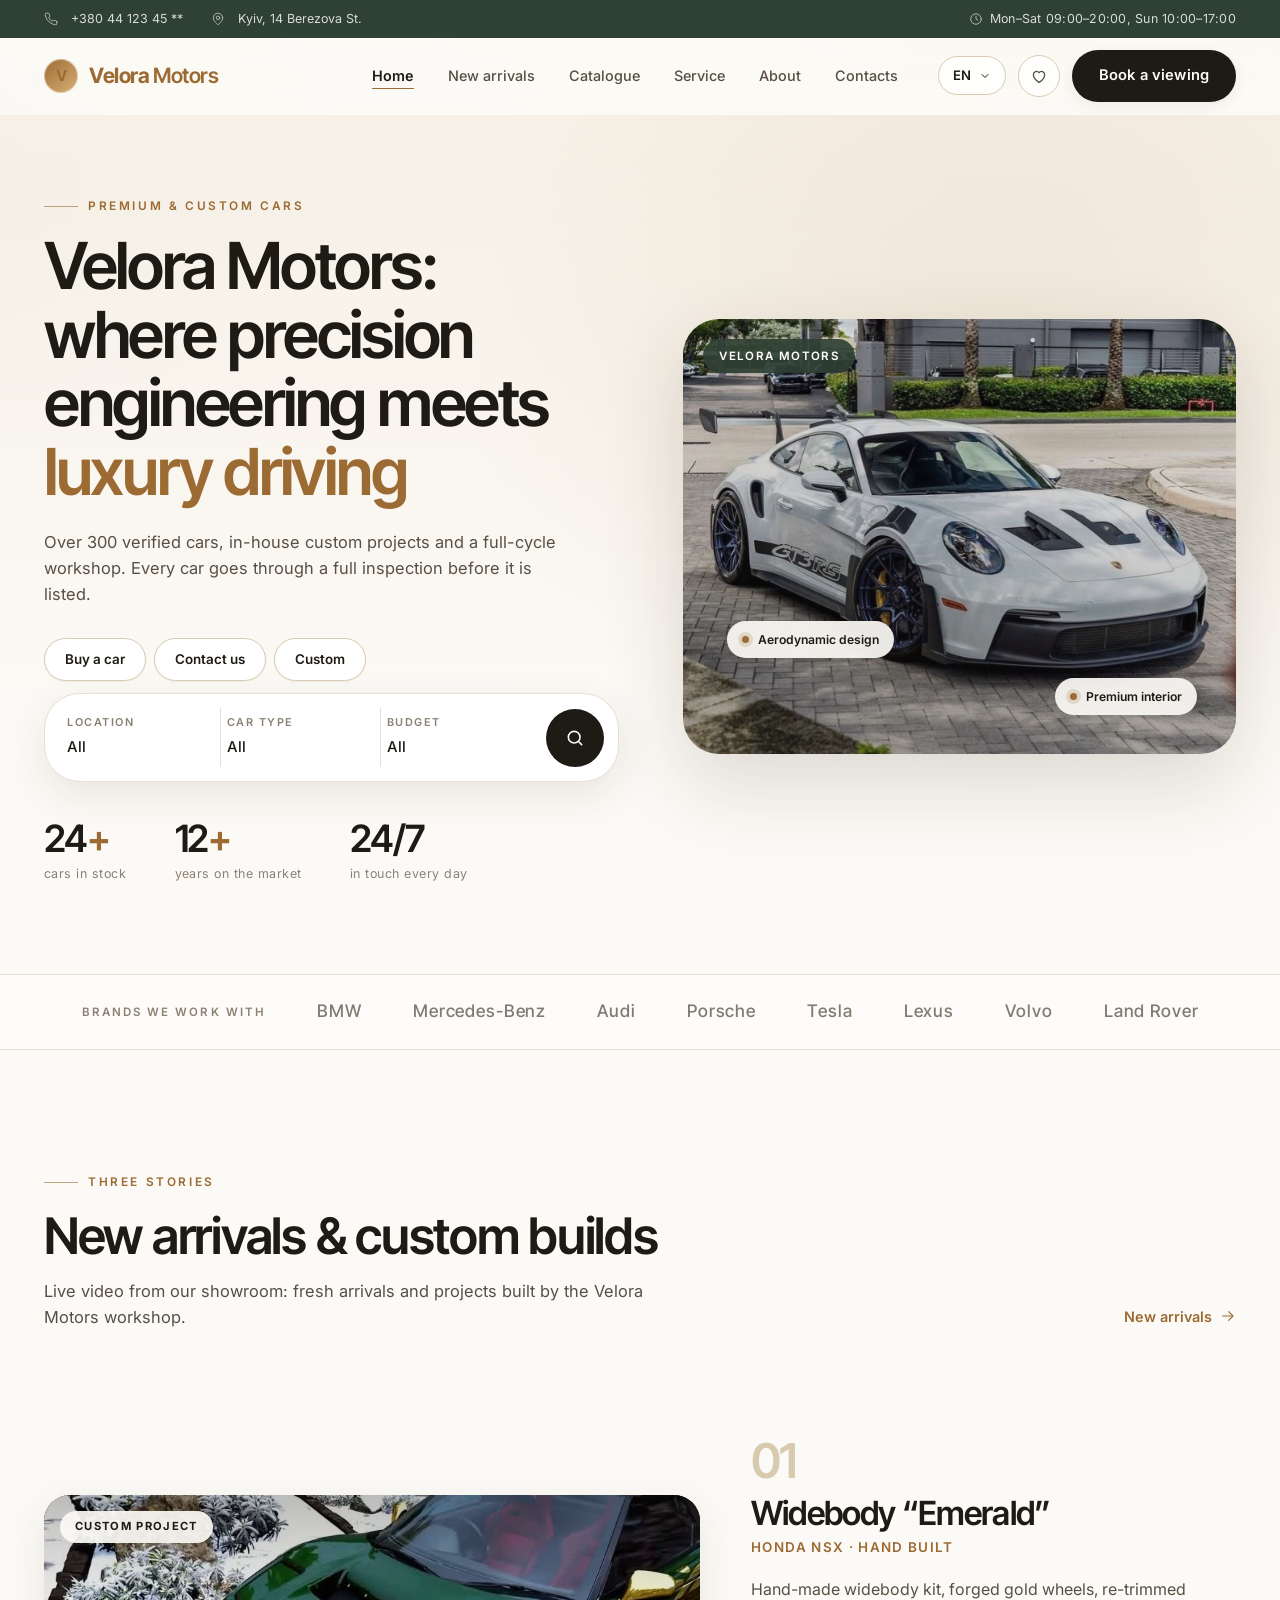
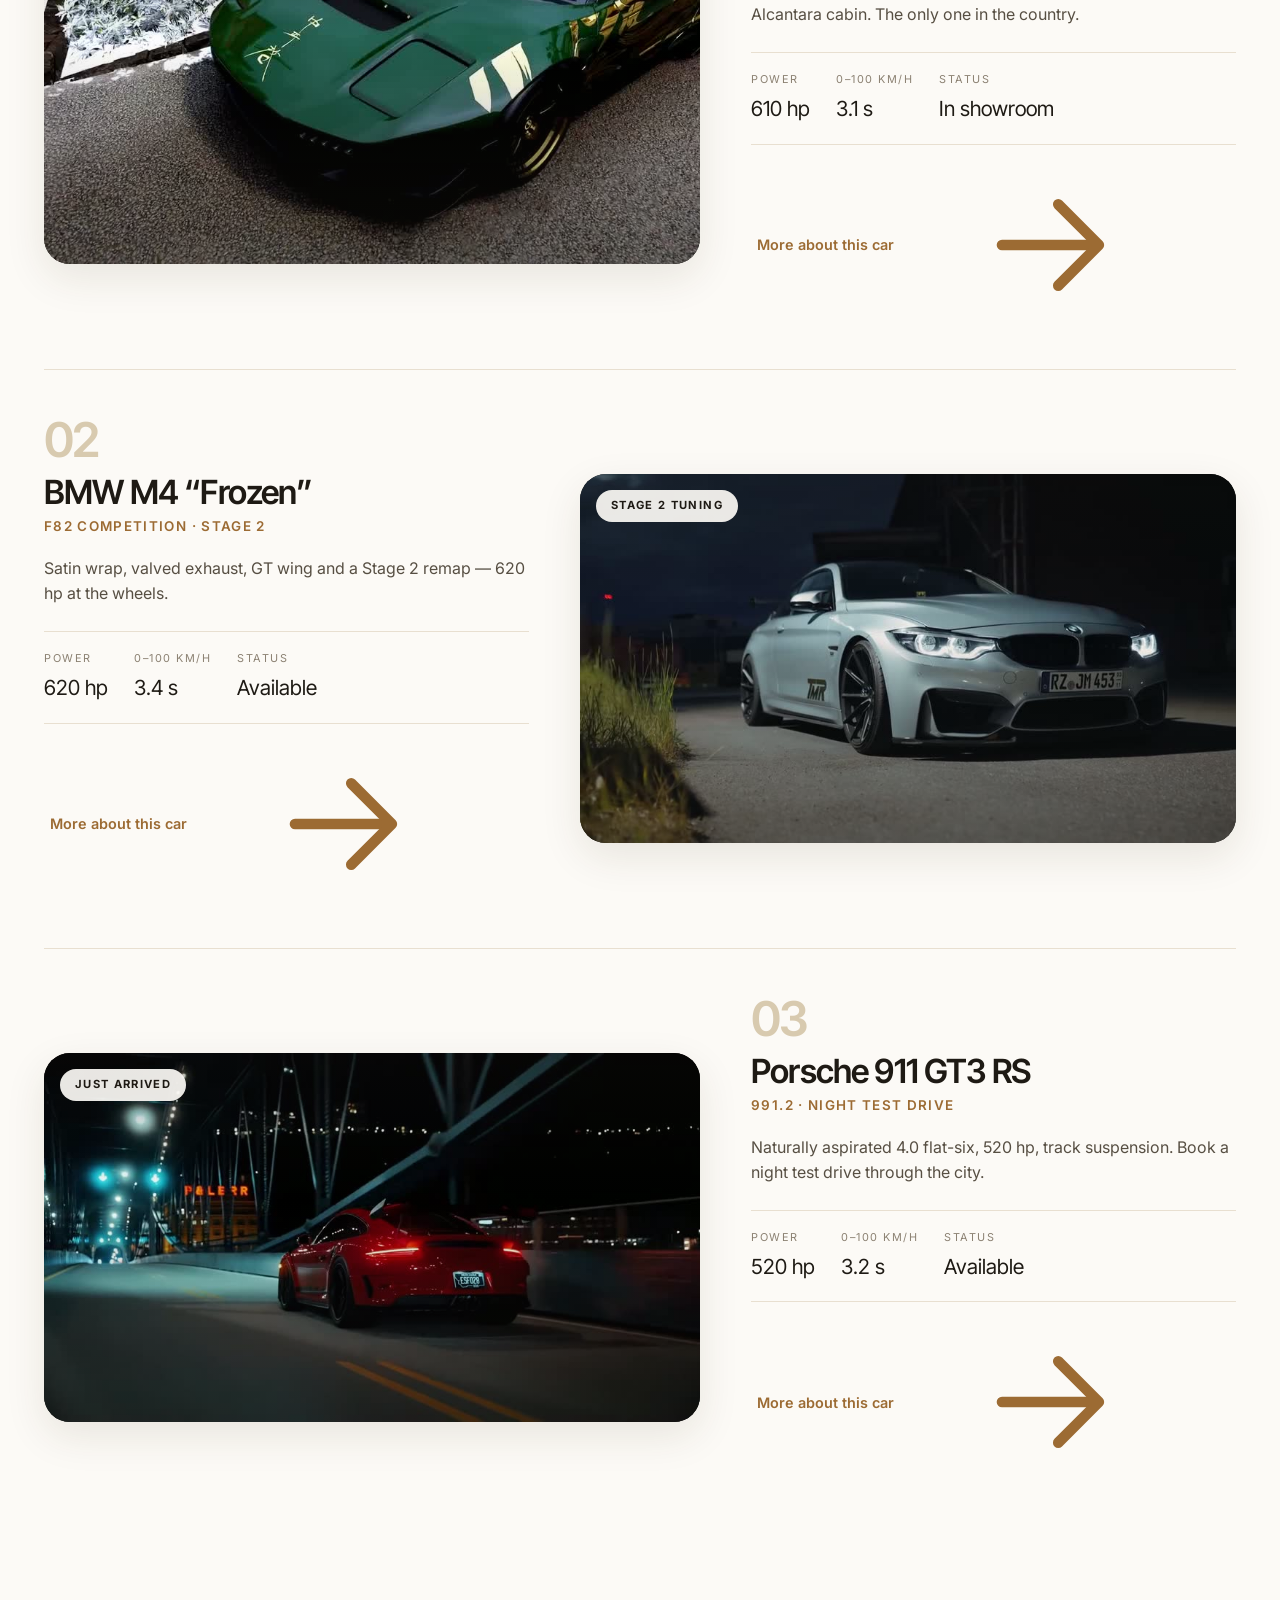
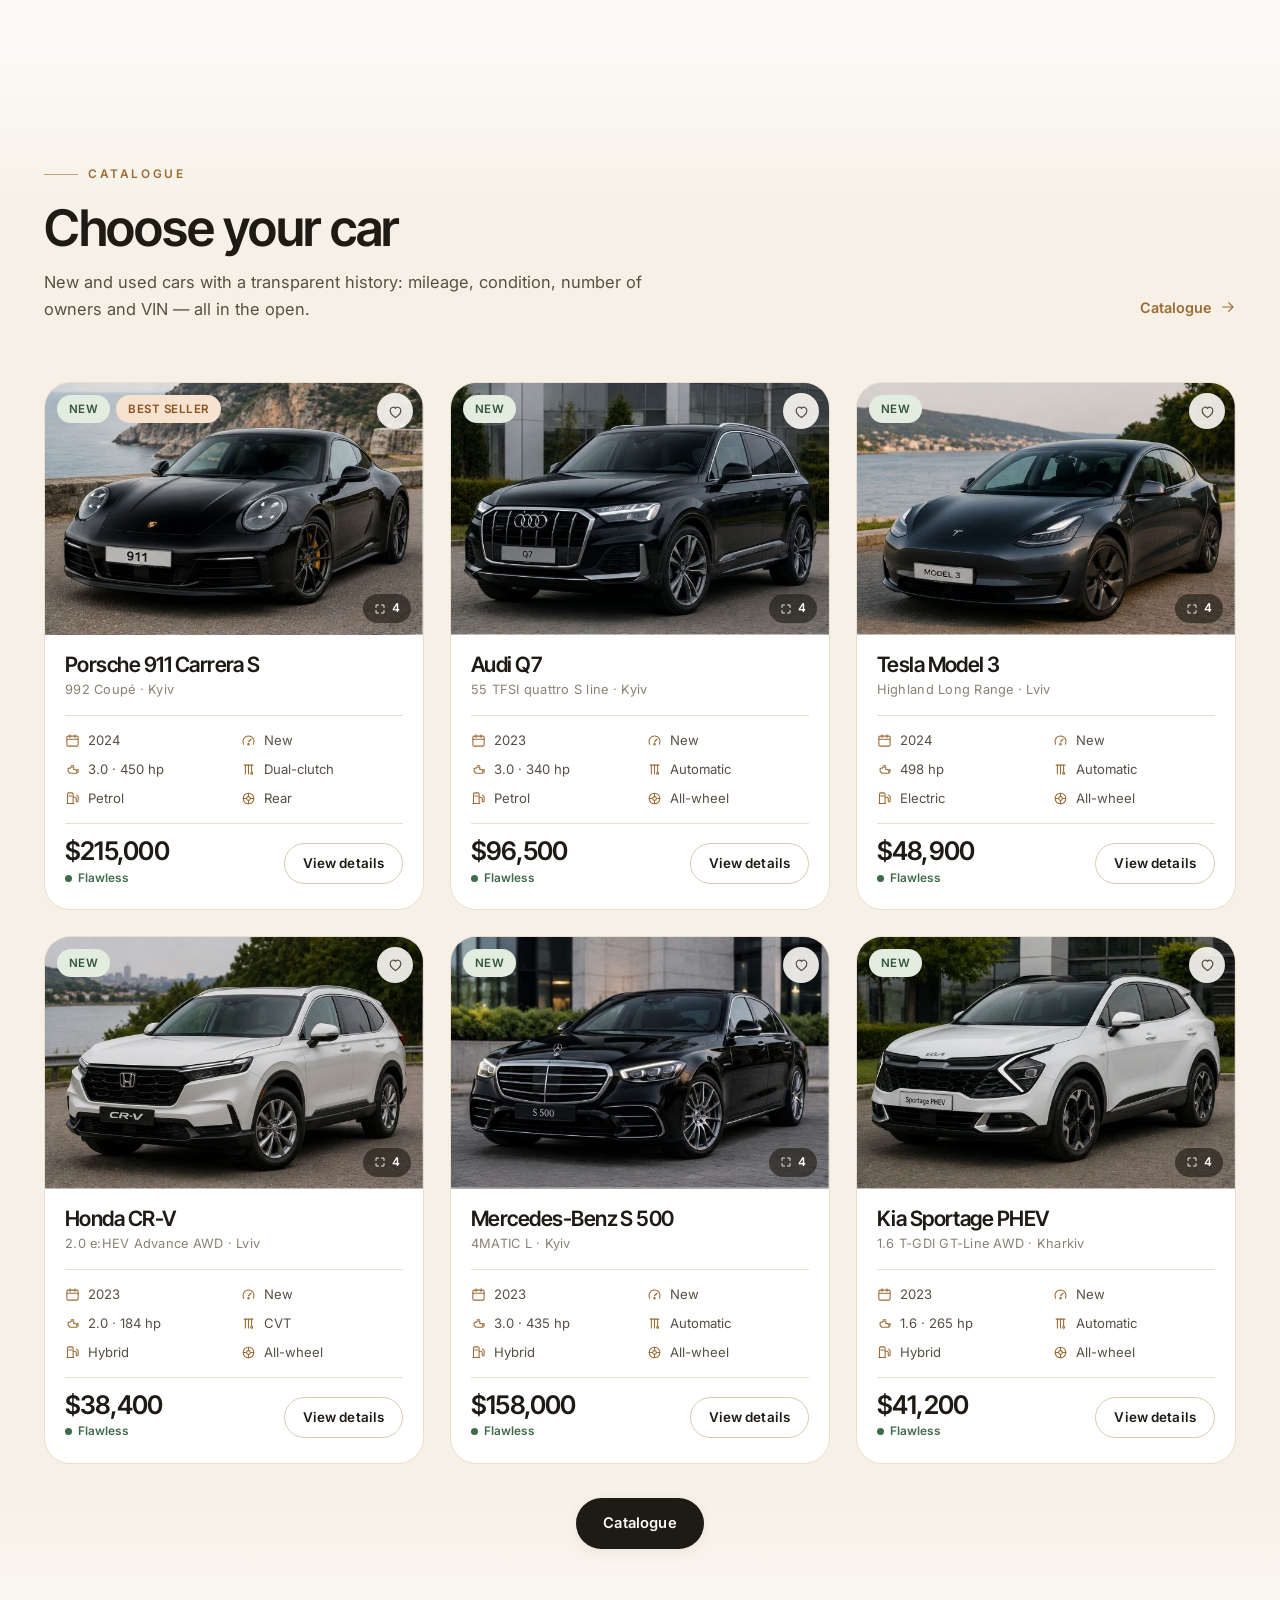
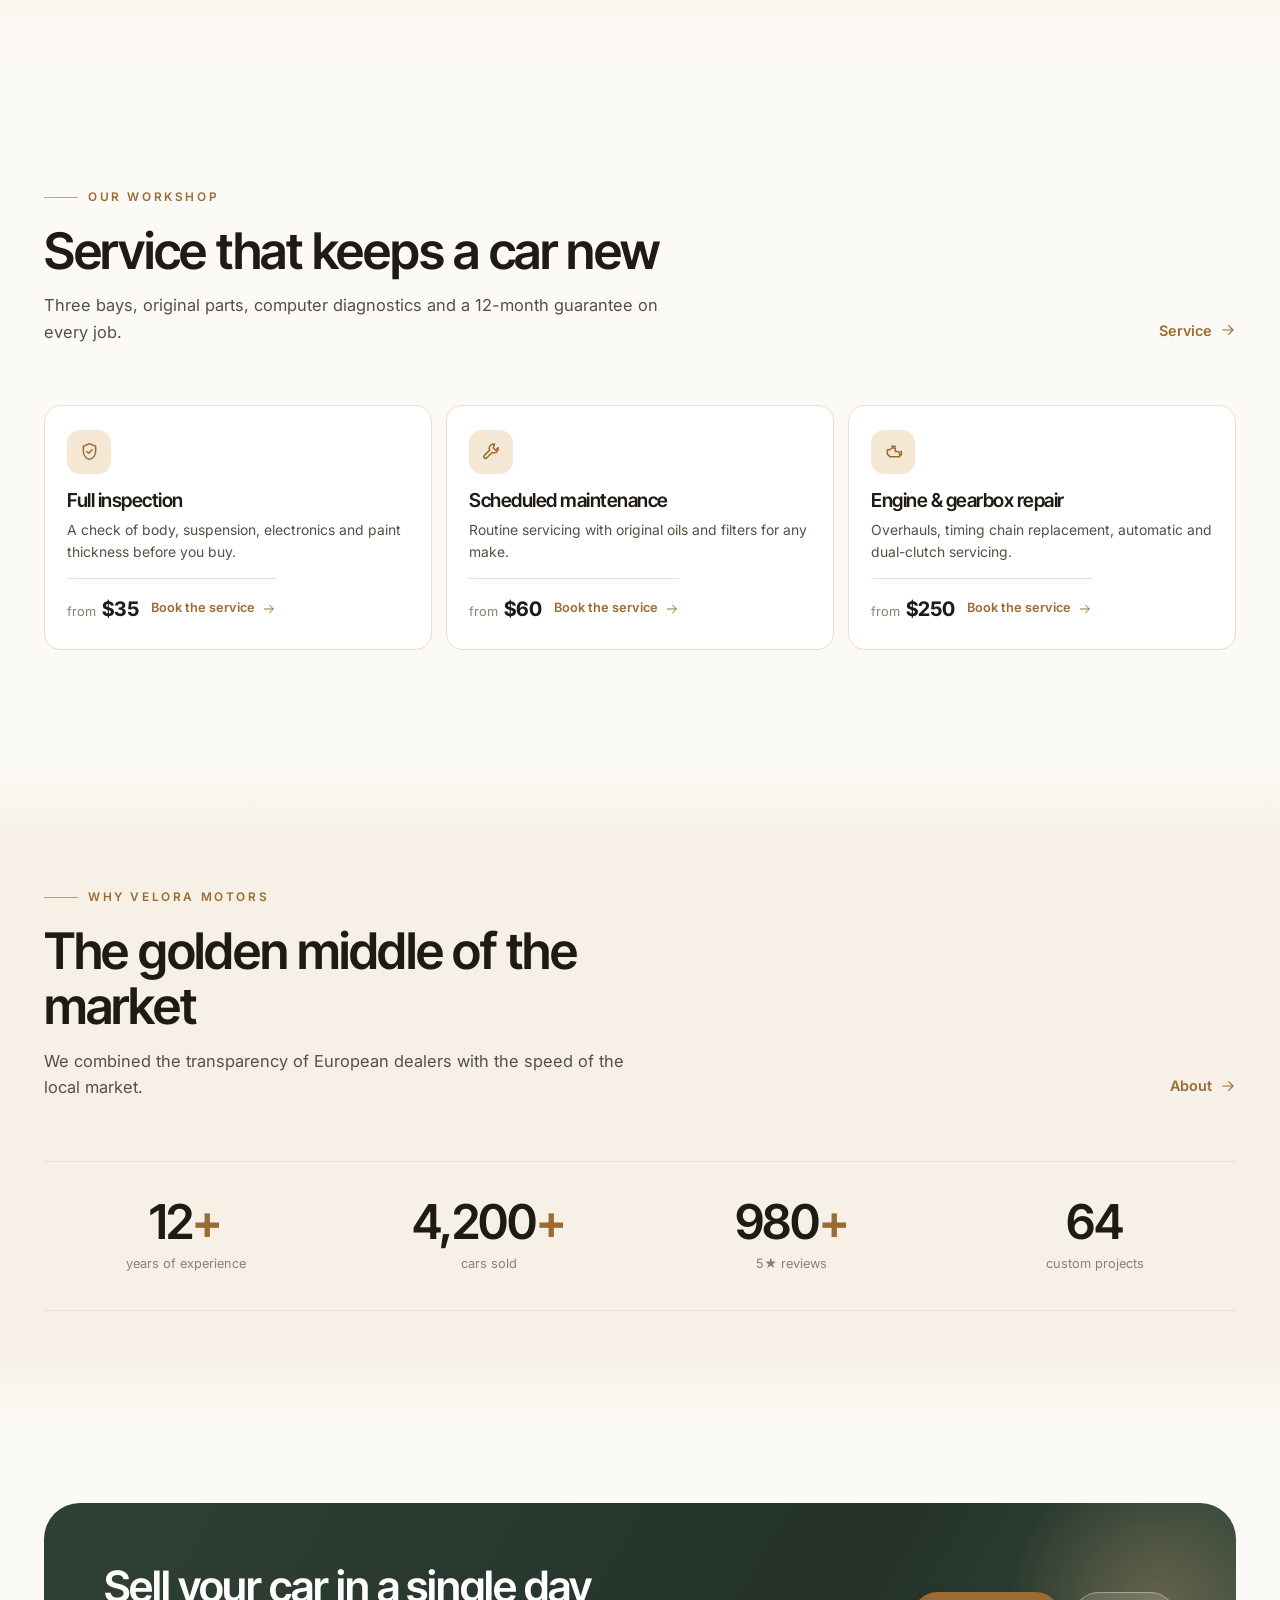
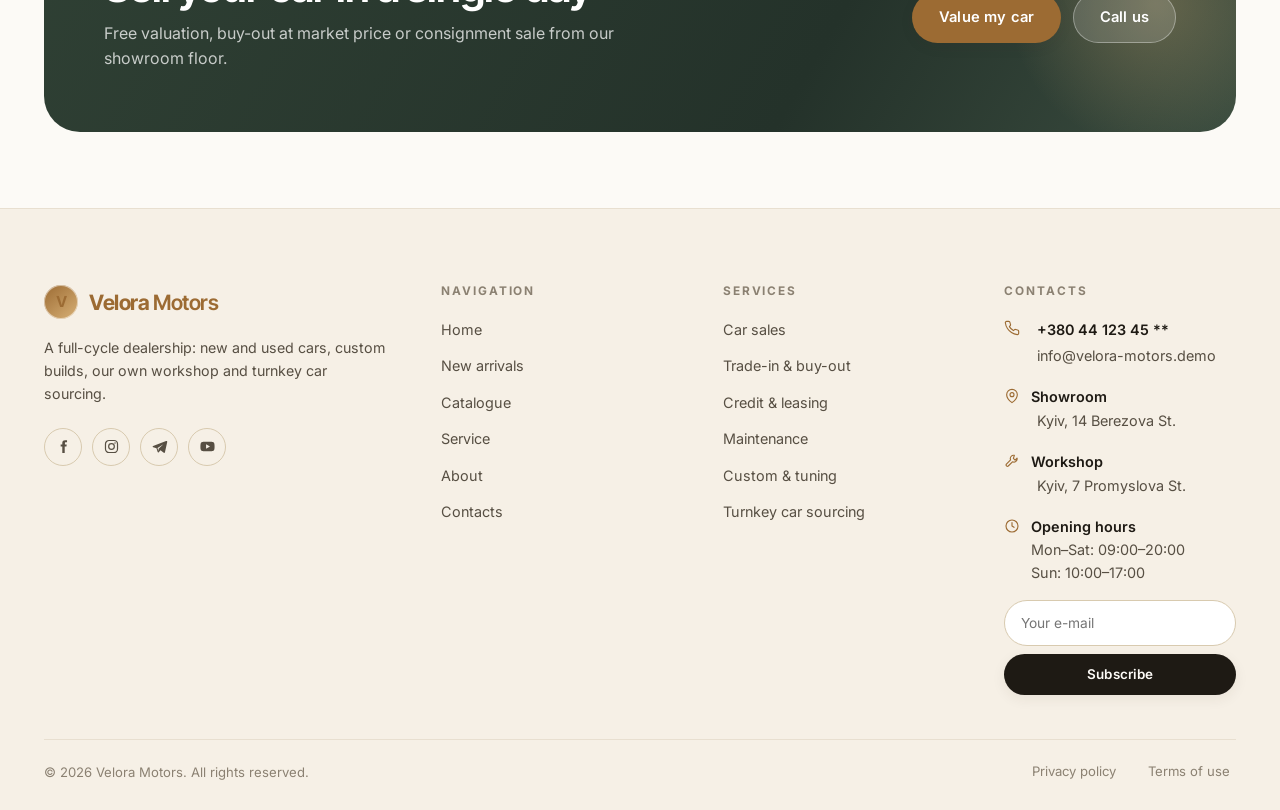
==== index.html @ 83f417c7 "Правки за списком: тексти, оцінка авто, опис кастомів - у фільтрах і банері замість «Усі марки», «Бу" ====
<!DOCTYPE html>
<html lang="uk">
<head>
<meta charset="utf-8">
<meta name="viewport" content="width=device-width, initial-scale=1">
<title data-i18n-doc="meta.title">Velora Motors — автосалон преміальних та кастомних авто</title>
<meta name="description" data-i18n-doc="meta.description" content="Автосалон Velora Motors: нові та вживані автомобілі з перевіреною історією, кастомні збірки та власне СТО.">
<meta name="theme-color" content="#fcfaf6">
<link rel="icon" href="data:image/svg+xml,<svg xmlns='http://www.w3.org/2000/svg' viewBox='0 0 32 32'><circle cx='16' cy='16' r='15' fill='%239c6b33'/><text x='16' y='21' font-size='15' font-family='Arial' font-weight='bold' text-anchor='middle' fill='%23fff'>V</text></svg>">
<link rel="preconnect" href="https://fonts.googleapis.com">
<link rel="preconnect" href="https://fonts.gstatic.com" crossorigin>
<link href="https://fonts.googleapis.com/css2?family=Inter+Tight:wght@400;500;600;700&family=Inter:wght@400;500;600;700&display=swap" rel="stylesheet">
<link rel="stylesheet" href="assets/css/style.css?v=4">
<link rel="stylesheet" href="assets/css/mobile.css?v=4">
</head>
<body>

<main>
  <!-- ===== Герой ===== -->
  <section class="hero">
    <div class="wrap hero__grid">
      <div class="hero__content">
        <span class="eyebrow" data-i18n="hero.eyebrow"></span>
        <h1 class="display hero__title">
          <span data-i18n="hero.title1"></span><br>
          <span data-i18n="hero.title2"></span><br>
          <em data-i18n="hero.title3"></em>
        </h1>
        <p class="lead hero__lead" data-i18n="hero.lead"></p>

        <form class="searchbar" id="heroSearch">
          <div class="searchbar__tabs">
            <a class="searchbar__tab is-active" href="catalog.html" data-i18n="hero.tabBuy"></a>
            <a class="searchbar__tab" href="contacts.html" data-i18n="hero.tabContact"></a>
            <a class="searchbar__tab" href="showcase.html" data-i18n="hero.tabCustom"></a>
          </div>
          <div class="searchbar__panel">
            <label class="field">
              <span class="field__label" data-i18n="hero.city"></span>
              <select id="heroCity"></select>
            </label>
            <label class="field">
              <span class="field__label" data-i18n="hero.type"></span>
              <select id="heroBody"></select>
            </label>
            <label class="field">
              <span class="field__label" data-i18n="hero.budget"></span>
              <select id="heroBudget"></select>
            </label>
            <button class="searchbar__submit" type="submit" data-i18n-aria="hero.searchAria" data-label="Search">
              <svg><use href="#i-search"/></svg>
            </button>
          </div>
        </form>

        <div class="hero__stats">
          <div class="stat">
            <div class="stat__value" id="statCars">24<span>+</span></div>
            <div class="stat__label" data-i18n="hero.stat1"></div>
          </div>
          <div class="stat">
            <div class="stat__value">12<span>+</span></div>
            <div class="stat__label" data-i18n="hero.stat2"></div>
          </div>
          <div class="stat">
            <div class="stat__value">24/7</div>
            <div class="stat__label" data-i18n="hero.stat3"></div>
          </div>
        </div>
      </div>

      <div class="hero__media">
        <div class="hero__frame">
          <span class="hero__badge">Velora Motors</span>
          <img src="assets/img/hero-911.jpg" alt="Porsche 911 GT3 RS" width="1400" height="1102">
        </div>
        <a class="hero__note hero__note--1" href="showcase.html" data-i18n="hero.tagAero"></a>
        <a class="hero__note hero__note--2" href="catalog.html?brand=Porsche" data-i18n="hero.tagInterior"></a>
      </div>
    </div>
  </section>

  <!-- ===== Бренди ===== -->
  <div class="brands">
    <div class="wrap brands__inner">
      <span class="brands__title" data-i18n="brands.title"></span>
      <a class="brands__item" href="catalog.html?brand=BMW">BMW</a>
      <a class="brands__item" href="catalog.html?brand=Mercedes-Benz">Mercedes-Benz</a>
      <a class="brands__item" href="catalog.html?brand=Audi">Audi</a>
      <a class="brands__item" href="catalog.html?brand=Porsche">Porsche</a>
      <a class="brands__item" href="catalog.html?brand=Tesla">Tesla</a>
      <a class="brands__item" href="catalog.html?brand=Lexus">Lexus</a>
      <a class="brands__item" href="catalog.html?brand=Volvo">Volvo</a>
      <a class="brands__item" href="catalog.html?brand=Land%20Rover">Land Rover</a>
    </div>
  </div>

  <!-- ===== Три ролики ===== -->
  <section class="section">
    <div class="wrap">
      <div class="section-head reveal">
        <div class="section-head__text">
          <span class="eyebrow" data-i18n="showcase.eyebrow"></span>
          <h2 class="section-title" data-i18n="showcase.title"></h2>
          <p class="lead" data-i18n="showcase.lead"></p>
        </div>
        <a class="link-arrow" href="showcase.html">
          <span data-i18n="nav.showcase"></span><svg width="16" height="16"><use href="#i-arrow-right"/></svg>
        </a>
      </div>
      <div class="showcase" id="clips"></div>
    </div>
  </section>

  <!-- ===== Добірка авто ===== -->
  <section class="section section--tint">
    <div class="wrap">
      <div class="section-head reveal">
        <div class="section-head__text">
          <span class="eyebrow" data-i18n="catalog.eyebrow"></span>
          <h2 class="section-title" data-i18n="catalog.title"></h2>
          <p class="lead" data-i18n="catalog.lead"></p>
        </div>
        <a class="link-arrow" href="catalog.html">
          <span data-i18n="nav.catalog"></span><svg width="16" height="16"><use href="#i-arrow-right"/></svg>
        </a>
      </div>
      <div class="grid" id="picks"></div>
      <div class="section-cta">
        <a class="btn btn--primary" href="catalog.html" data-i18n="nav.catalog"></a>
      </div>
    </div>
  </section>

  <!-- ===== СТО ===== -->
  <section class="section">
    <div class="wrap">
      <div class="section-head reveal">
        <div class="section-head__text">
          <span class="eyebrow" data-i18n="sto.eyebrow"></span>
          <h2 class="section-title" data-i18n="sto.title"></h2>
          <p class="lead" data-i18n="sto.lead"></p>
        </div>
        <a class="link-arrow" href="service.html">
          <span data-i18n="nav.service"></span><svg width="16" height="16"><use href="#i-arrow-right"/></svg>
        </a>
      </div>
      <div class="services" id="servicesPreview"></div>
    </div>
  </section>

  <!-- ===== Про нас ===== -->
  <section class="section section--tint">
    <div class="wrap">
      <div class="section-head reveal">
        <div class="section-head__text">
          <span class="eyebrow" data-i18n="about.eyebrow"></span>
          <h2 class="section-title" data-i18n="about.title"></h2>
          <p class="lead" data-i18n="about.lead"></p>
        </div>
        <a class="link-arrow" href="about.html">
          <span data-i18n="nav.about"></span><svg width="16" height="16"><use href="#i-arrow-right"/></svg>
        </a>
      </div>

      <div class="figures reveal">
        <div class="figure">
          <div class="figure__value" data-count="12">12<span>+</span></div>
          <div class="figure__label" data-i18n="about.y1"></div>
        </div>
        <div class="figure">
          <div class="figure__value" data-count="4200">4200<span>+</span></div>
          <div class="figure__label" data-i18n="about.y2"></div>
        </div>
        <div class="figure">
          <div class="figure__value" data-count="980">980<span>+</span></div>
          <div class="figure__label" data-i18n="about.y3"></div>
        </div>
        <div class="figure">
          <div class="figure__value" data-count="64">64</div>
          <div class="figure__label" data-i18n="about.y4"></div>
        </div>
      </div>
    </div>
  </section>

  <!-- ===== CTA ===== -->
  <section class="ctaband">
    <div class="wrap">
      <div class="ctaband__inner reveal">
        <div>
          <h2 data-i18n="cta.title"></h2>
          <p data-i18n="cta.lead"></p>
        </div>
        <div class="ctaband__actions">
          <button class="btn btn--accent" data-evaluate data-i18n="cta.button"></button>
          <button class="btn btn--light" data-demo="phone" data-i18n="cta.secondary"></button>
        </div>
      </div>
    </div>
  </section>
</main>

<script src="assets/js/i18n.js?v=4"></script>
<script src="assets/js/seed.js?v=4"></script>
<script src="assets/js/store.js?v=4"></script>
<script src="assets/js/layout.js?v=4"></script>
<script src="assets/js/cars-ui.js?v=4"></script>
<script src="assets/js/showcase-data.js?v=4"></script>
<script src="assets/js/home.js?v=4"></script>
</body>
</html>
---- assets/css/style.css ----
/* ==========================================================================
   Velora Motors — березово-білий преміум
   1. Токени та база       5. Showcase (відео)     9. CTA / футер
   2. Типографіка/кнопки   6. Каталог + пошук     10. Модалки, тости
   3. Хедер / меню         7. СТО                 11. Адаптив
   4. Герой                8. Про нас
   ========================================================================== */

/* --------------------------------------------------------------------------
   1. Токени та база
   -------------------------------------------------------------------------- */
:root {
  /* березова палітра */
  --paper: #fcfaf6;
  --paper-2: #f6f0e6;
  --paper-3: #efe6d7;
  --bark: #e7dcc8;
  --card: #ffffff;

  --ink: #1e1a14;
  --ink-2: #574f43;
  --ink-3: #8b8172;
  --ink-inv: #fdfbf7;

  --line: #e8dfd0;
  --line-2: #d8caaf;

  --accent: #9c6b33;
  --accent-2: #b98b4d;
  --accent-soft: #f4e7d3;
  --forest: #2f4034;
  --forest-2: #3d5344;
  --danger: #a6462f;
  --ok: #3f6b4a;

  --shadow-xs: 0 1px 2px rgba(60, 46, 24, .06);
  --shadow-sm: 0 4px 14px rgba(60, 46, 24, .07);
  --shadow-md: 0 14px 40px rgba(60, 46, 24, .10);
  --shadow-lg: 0 30px 80px rgba(60, 46, 24, .16);

  --r-sm: 10px;
  --r: 16px;
  --r-lg: 26px;
  --r-xl: 36px;
  --pill: 999px;

  --wrap: 1260px;
  --gutter: clamp(18px, 4vw, 44px);
  --header-h: 76px;

  --display: 'Inter Tight', 'Inter', 'Segoe UI', system-ui, -apple-system, sans-serif;
  --sans: 'Inter', 'Segoe UI', system-ui, -apple-system, sans-serif;

  --ease: cubic-bezier(.22, .61, .36, 1);
}

*,
*::before,
*::after { box-sizing: border-box; }

* { margin: 0; }

html {
  scroll-behavior: smooth;
  scroll-padding-top: calc(var(--header-h) + 16px);
  -webkit-text-size-adjust: 100%;
}

body {
  font-family: var(--sans);
  font-size: 16px;
  line-height: 1.6;
  color: var(--ink);
  background: var(--paper);
  overflow-x: hidden;
  /* тонка «берестяна» текстура з м'яких плям */
  background-image:
    radial-gradient(1200px 600px at 85% -10%, rgba(156, 107, 51, .07), transparent 60%),
    radial-gradient(900px 500px at -10% 20%, rgba(47, 64, 52, .05), transparent 55%);
  background-attachment: fixed;
}

img, video { display: block; max-width: 100%; }
button, input, select, textarea { font: inherit; color: inherit; }
button { cursor: pointer; border: 0; background: none; }
a { color: inherit; text-decoration: none; }
ul, ol { list-style: none; padding: 0; }

::selection { background: var(--accent-soft); color: var(--ink); }

:focus-visible {
  outline: 2px solid var(--accent);
  outline-offset: 3px;
  border-radius: 6px;
}

.wrap {
  width: min(100% - 2 * var(--gutter), var(--wrap));
  margin-inline: auto;
}

.sr-only {
  position: absolute; width: 1px; height: 1px; padding: 0;
  margin: -1px; overflow: hidden; clip: rect(0 0 0 0); white-space: nowrap; border: 0;
}

/* --------------------------------------------------------------------------
   2. Типографіка та кнопки
   -------------------------------------------------------------------------- */
h1, h2, h3, h4 {
  font-family: var(--display);
  font-weight: 600;
  line-height: 1.1;
  letter-spacing: -.025em;
}

.display {
  font-size: clamp(2.3rem, 5.2vw, 4.05rem);
  line-height: 1.06;
  letter-spacing: -.035em;
}

.section {
  padding: clamp(64px, 9vw, 118px) 0;
  position: relative;
}

.section--tint { background: linear-gradient(180deg, transparent, var(--paper-2) 12%, var(--paper-2) 88%, transparent); }

.section-head {
  display: flex;
  flex-wrap: wrap;
  align-items: end;
  justify-content: space-between;
  gap: 28px;
  margin-bottom: clamp(34px, 5vw, 60px);
}

.section-head__text { max-width: 640px; }

.eyebrow {
  display: inline-flex;
  align-items: center;
  gap: 10px;
  font-size: .74rem;
  letter-spacing: .22em;
  text-transform: uppercase;
  color: var(--accent);
  font-weight: 600;
  margin-bottom: 16px;
}

.eyebrow::before {
  content: '';
  width: 34px; height: 1px;
  background: currentColor;
  opacity: .6;
}

.section-title {
  font-size: clamp(2rem, 4vw, 3.15rem);
  margin-bottom: 14px;
}

.lead {
  color: var(--ink-2);
  font-size: 1.03rem;
  max-width: 62ch;
}

.btn {
  display: inline-flex;
  align-items: center;
  justify-content: center;
  gap: 10px;
  padding: 13px 26px;
  border-radius: var(--pill);
  font-size: .92rem;
  font-weight: 600;
  letter-spacing: .01em;
  border: 1px solid transparent;
  transition: transform .25s var(--ease), background .25s var(--ease),
              color .25s var(--ease), border-color .25s var(--ease), box-shadow .25s var(--ease);
  white-space: nowrap;
}

.btn:hover { transform: translateY(-2px); }
.btn:active { transform: translateY(0); }

.btn--primary { background: var(--ink); color: var(--ink-inv); box-shadow: var(--shadow-sm); }
.btn--primary:hover { background: var(--forest); box-shadow: var(--shadow-md); }

.btn--accent { background: var(--accent); color: #fff; box-shadow: var(--shadow-sm); }
.btn--accent:hover { background: #85592a; }

.btn--ghost { border-color: var(--line-2); color: var(--ink); background: rgba(255, 255, 255, .6); }
.btn--ghost:hover { background: #fff; border-color: var(--accent); color: var(--accent); }

.btn--light { background: rgba(255, 255, 255, .14); color: #fff; border-color: rgba(255, 255, 255, .35); }
.btn--light:hover { background: #fff; color: var(--forest); }

.btn--sm { padding: 9px 18px; font-size: .84rem; }
.btn--block { width: 100%; }

.link-arrow {
  display: inline-flex;
  align-items: center;
  gap: 8px;
  font-weight: 600;
  font-size: .9rem;
  color: var(--accent);
  border-bottom: 1px solid transparent;
  padding-bottom: 2px;
  transition: gap .25s var(--ease), border-color .25s var(--ease);
}

.link-arrow:hover { gap: 14px; border-color: currentColor; }

.tag {
  display: inline-flex;
  align-items: center;
  gap: 6px;
  padding: 5px 12px;
  border-radius: var(--pill);
  font-size: .72rem;
  font-weight: 600;
  letter-spacing: .04em;
  background: var(--accent-soft);
  color: #7d5423;
  text-transform: uppercase;
}

.tag--new { background: #e2ecdf; color: #35563d; }
.tag--hit { background: #f6e2cf; color: #8a5220; }
.tag--custom { background: #e6e3f1; color: #4d4576; }

/* --------------------------------------------------------------------------
   3. Хедер
   -------------------------------------------------------------------------- */
.topbar {
  background: var(--forest);
  color: rgba(255, 255, 255, .82);
  font-size: .78rem;
  letter-spacing: .02em;
}

.topbar__inner {
  display: flex;
  align-items: center;
  justify-content: space-between;
  gap: 18px;
  min-height: 38px;
  flex-wrap: wrap;
}

.topbar__list { display: flex; gap: 22px; align-items: center; flex-wrap: wrap; }
.topbar__item { display: inline-flex; align-items: center; gap: 7px; }
.topbar__item svg { width: 14px; height: 14px; opacity: .75; }
.topbar a:hover { color: #fff; }

.header {
  position: sticky;
  top: 0;
  z-index: 60;
  background: rgba(252, 250, 246, .82);
  backdrop-filter: blur(14px);
  -webkit-backdrop-filter: blur(14px);
  border-bottom: 1px solid transparent;
  transition: border-color .3s var(--ease), box-shadow .3s var(--ease), background .3s var(--ease);
}

.header.is-stuck {
  border-color: var(--line);
  box-shadow: 0 8px 30px rgba(60, 46, 24, .07);
}

.header__inner {
  display: flex;
  align-items: center;
  gap: 26px;
  min-height: var(--header-h);
}

.logo {
  display: inline-flex;
  align-items: center;
  gap: 11px;
  font-family: var(--display);
  font-size: 1.32rem;
  font-weight: 600;
  letter-spacing: -.02em;
  white-space: nowrap;
}

.logo__mark {
  width: 34px; height: 34px;
  display: grid; place-items: center;
  border-radius: 50%;
  background: linear-gradient(140deg, var(--accent), #d8b177);
  color: #fff;
  font-size: .95rem;
  font-weight: 700;
  font-family: var(--sans);
  box-shadow: inset 0 0 0 1px rgba(255, 255, 255, .5);
}

.logo b { font-weight: 700; }
.logo span { color: var(--accent); }

.nav { margin-left: auto; }

.nav__list { display: flex; gap: 6px; align-items: center; }

.nav__link {
  position: relative;
  padding: 9px 14px;
  border-radius: var(--pill);
  font-size: .9rem;
  font-weight: 500;
  color: var(--ink-2);
  transition: color .2s var(--ease), background .2s var(--ease);
}

.nav__link::after {
  content: '';
  position: absolute;
  left: 14px; right: 14px; bottom: 4px;
  height: 1px;
  background: var(--accent);
  transform: scaleX(0);
  transform-origin: left;
  transition: transform .3s var(--ease);
}

.nav__link:hover { color: var(--ink); }
.nav__link:hover::after,
.nav__link.is-active::after { transform: scaleX(1); }
.nav__link.is-active { color: var(--ink); font-weight: 600; }

.header__actions { display: flex; align-items: center; gap: 12px; }

.lang {
  position: relative;
}

.lang__btn {
  display: inline-flex;
  align-items: center;
  gap: 8px;
  padding: 8px 14px;
  border: 1px solid var(--line-2);
  border-radius: var(--pill);
  font-size: .82rem;
  font-weight: 600;
  background: rgba(255, 255, 255, .7);
  transition: border-color .2s var(--ease), background .2s var(--ease);
}

.lang__btn:hover { border-color: var(--accent); }
.lang__btn svg { width: 12px; height: 12px; transition: transform .25s var(--ease); }
.lang.is-open .lang__btn svg { transform: rotate(180deg); }

.lang__menu {
  position: absolute;
  right: 0;
  top: calc(100% + 10px);
  min-width: 170px;
  background: var(--card);
  border: 1px solid var(--line);
  border-radius: var(--r);
  box-shadow: var(--shadow-md);
  padding: 6px;
  opacity: 0;
  visibility: hidden;
  transform: translateY(-8px);
  transition: opacity .22s var(--ease), transform .22s var(--ease), visibility .22s;
  z-index: 20;
}

.lang.is-open .lang__menu { opacity: 1; visibility: visible; transform: translateY(0); }

.lang__item {
  display: flex;
  align-items: center;
  justify-content: space-between;
  gap: 12px;
  width: 100%;
  padding: 10px 12px;
  border-radius: 10px;
  font-size: .88rem;
  text-align: left;
  transition: background .18s var(--ease);
}

.lang__item:hover { background: var(--paper-2); }
.lang__item.is-active { background: var(--accent-soft); font-weight: 600; }
.lang__item small { color: var(--ink-3); font-weight: 600; letter-spacing: .08em; }

.burger {
  display: none;
  width: 42px; height: 42px;
  border-radius: 50%;
  border: 1px solid var(--line-2);
  place-items: center;
  background: rgba(255, 255, 255, .7);
}

.burger span {
  display: block;
  width: 17px; height: 1.5px;
  background: var(--ink);
  position: relative;
  transition: background .2s var(--ease);
}

.burger span::before,
.burger span::after {
  content: '';
  position: absolute; left: 0;
  width: 17px; height: 1.5px;
  background: var(--ink);
  transition: transform .28s var(--ease), top .28s var(--ease);
}

.burger span::before { top: -6px; }
.burger span::after { top: 6px; }

body.menu-open .burger span { background: transparent; }
body.menu-open .burger span::before { top: 0; transform: rotate(45deg); }
body.menu-open .burger span::after { top: 0; transform: rotate(-45deg); }

/* --------------------------------------------------------------------------
   4. Герой
   -------------------------------------------------------------------------- */
.hero {
  position: relative;
  padding: clamp(38px, 6vw, 74px) 0 clamp(56px, 7vw, 96px);
  overflow: hidden;
}

.hero::before {
  content: '';
  position: absolute;
  inset: 0 0 auto;
  height: 100%;
  background:
    radial-gradient(60% 70% at 78% 30%, rgba(156, 107, 51, .10), transparent 70%),
    linear-gradient(180deg, var(--paper-2), transparent 70%);
  z-index: -1;
}

.hero__grid {
  display: grid;
  grid-template-columns: minmax(0, 1.02fr) minmax(0, .98fr);
  gap: clamp(30px, 5vw, 66px);
  align-items: center;
}

.hero__title { margin-bottom: 22px; }
.hero__title em { font-style: normal; color: var(--accent); }

.hero__lead { margin-bottom: 30px; max-width: 52ch; }

/* пошукова капсула */
.searchbar { position: relative; z-index: 5; }

.searchbar__tabs {
  display: flex;
  flex-wrap: wrap;
  gap: 8px;
  margin-bottom: 12px;
}

.searchbar__tab {
  padding: 10px 20px;
  border: 1px solid var(--line-2);
  border-radius: var(--pill);
  background: var(--card);
  font-size: .84rem;
  font-weight: 600;
  color: var(--ink);
  box-shadow: var(--shadow-xs);
  transition: border-color .25s var(--ease), color .25s var(--ease),
              background .25s var(--ease), transform .25s var(--ease);
}

.searchbar__tab:hover {
  border-color: var(--accent);
  color: var(--accent);
  transform: translateY(-1px);
}

.searchbar__panel {
  display: grid;
  grid-template-columns: repeat(3, minmax(0, 1fr)) auto;
  align-items: center;
  gap: 6px;
  padding: 14px 14px 14px 22px;
  background: var(--card);
  border: 1px solid var(--line);
  border-radius: var(--r-xl);
  box-shadow: var(--shadow-md);
}

.field {
  display: flex;
  flex-direction: column;
  gap: 2px;
  padding: 6px 16px 6px 0;
  border-right: 1px solid var(--line);
  min-width: 0;
}

.field:nth-of-type(3) { border-right: 0; }

.field__label {
  font-size: .68rem;
  text-transform: uppercase;
  letter-spacing: .14em;
  color: var(--ink-3);
  font-weight: 600;
}

.field select,
.field input {
  border: 0;
  background: none;
  padding: 2px 0;
  font-size: .93rem;
  font-weight: 500;
  width: 100%;
  color: var(--ink);
  appearance: none;
  cursor: pointer;
  text-overflow: ellipsis;
}

.field select:focus,
.field input:focus { outline: none; }

.searchbar__submit {
  width: 58px; height: 58px;
  border-radius: 50%;
  background: var(--ink);
  color: var(--ink-inv);
  display: grid;
  place-items: center;
  transition: background .25s var(--ease), transform .25s var(--ease);
  justify-self: end;
}

.searchbar__submit:hover { background: var(--accent); transform: rotate(-8deg) scale(1.05); }
.searchbar__submit svg { width: 20px; height: 20px; }

.hero__stats {
  display: flex;
  gap: clamp(18px, 4vw, 48px);
  margin-top: 38px;
  flex-wrap: wrap;
}

.stat__value {
  font-family: var(--display);
  font-weight: 600;
  letter-spacing: -.03em;
  font-size: clamp(1.7rem, 3vw, 2.35rem);
  line-height: 1;
  color: var(--ink);
}

.stat__value span { color: var(--accent); }

.stat__label {
  font-size: .78rem;
  color: var(--ink-3);
  letter-spacing: .04em;
  margin-top: 6px;
}

/* колаж праворуч */
.hero__media { position: relative; }

.hero__frame {
  position: relative;
  border-radius: var(--r-xl);
  overflow: hidden;
  box-shadow: var(--shadow-lg);
  aspect-ratio: 4 / 3.15;
  background: var(--paper-3);
}

.hero__frame img {
  width: 100%; height: 100%;
  object-fit: cover;
  transform: scale(1.02);
  transition: transform 1.2s var(--ease);
}

.hero__frame:hover img { transform: scale(1.07); }

.hero__frame::after {
  content: '';
  position: absolute;
  inset: 0;
  background: linear-gradient(190deg, rgba(30, 26, 20, .05), rgba(30, 26, 20, .38));
}

.hero__note {
  position: absolute;
  z-index: 2;
  display: inline-flex;
  align-items: center;
  gap: 9px;
  padding: 9px 15px;
  background: rgba(252, 250, 246, .92);
  backdrop-filter: blur(8px);
  border-radius: var(--pill);
  font-size: .76rem;
  font-weight: 600;
  color: var(--ink);
  box-shadow: var(--shadow-sm);
  white-space: nowrap;
}

.hero__note::before {
  content: '';
  width: 7px; height: 7px;
  border-radius: 50%;
  background: var(--accent);
  box-shadow: 0 0 0 4px rgba(156, 107, 51, .18);
}

a.hero__note { transition: transform .25s var(--ease), background .25s var(--ease), color .25s var(--ease); }
a.hero__note:hover { transform: translateY(-2px); background: #fff; color: var(--accent); }
a.hero__note:hover::before { box-shadow: 0 0 0 5px rgba(156, 107, 51, .28); }

.hero__note--1 { left: 8%; bottom: 22%; }
.hero__note--2 { right: 7%; bottom: 9%; }

.hero__badge {
  position: absolute;
  top: 20px; left: 20px;
  z-index: 2;
  background: rgba(47, 64, 52, .9);
  color: #fff;
  padding: 8px 16px;
  border-radius: var(--pill);
  font-size: .72rem;
  letter-spacing: .12em;
  text-transform: uppercase;
  font-weight: 600;
}

/* смуга брендів */
.brands {
  border-block: 1px solid var(--line);
  background: rgba(255, 255, 255, .5);
  padding: 22px 0;
}

.brands__inner {
  display: flex;
  align-items: center;
  gap: clamp(20px, 4vw, 54px);
  flex-wrap: wrap;
  justify-content: center;
}

.brands__title {
  font-size: .72rem;
  letter-spacing: .18em;
  text-transform: uppercase;
  color: var(--ink-3);
  font-weight: 600;
}

.brands__item {
  font-family: var(--display);
  font-size: 1.08rem;
  font-weight: 500;
  color: var(--ink-2);
  letter-spacing: .05em;
  opacity: .75;
  transition: opacity .25s var(--ease), color .25s var(--ease);
}

.brands__item:hover { opacity: 1; color: var(--accent); }
a.brands__item { border-bottom: 1px solid transparent; padding-bottom: 2px; }
a.brands__item:hover { border-color: currentColor; }

/* --------------------------------------------------------------------------
   5. Showcase — три відеосекції
   -------------------------------------------------------------------------- */
.showcase__item {
  display: grid;
  grid-template-columns: minmax(0, 1.15fr) minmax(0, .85fr);
  gap: clamp(26px, 4vw, 64px);
  align-items: center;
  padding: clamp(28px, 4vw, 46px) 0;
  border-top: 1px solid var(--line);
}

.showcase__item:first-of-type { border-top: 0; }
.showcase__item:nth-child(even) { grid-template-columns: minmax(0, .85fr) minmax(0, 1.15fr); }
.showcase__item:nth-child(even) .showcase__media { order: 2; }

.showcase__media {
  position: relative;
  border-radius: var(--r-lg);
  overflow: hidden;
  box-shadow: var(--shadow-md);
  background: #14120e;
  aspect-ratio: 16 / 9;
}

.showcase__media video {
  width: 100%; height: 100%;
  object-fit: cover;
  display: block;
}

.showcase__media::after {
  content: '';
  position: absolute; inset: 0;
  background: linear-gradient(180deg, rgba(20, 18, 14, .28) 0%, transparent 40%, rgba(20, 18, 14, .42) 100%);
  pointer-events: none;
}

.showcase__badge {
  position: absolute;
  top: 16px; left: 16px;
  z-index: 2;
  background: rgba(252, 250, 246, .92);
  color: var(--ink);
  padding: 7px 15px;
  border-radius: var(--pill);
  font-size: .7rem;
  font-weight: 700;
  letter-spacing: .12em;
  text-transform: uppercase;
}

.showcase__controls {
  position: absolute;
  right: 16px; bottom: 16px;
  z-index: 2;
  display: flex;
  gap: 8px;
}

.vbtn {
  width: 42px; height: 42px;
  border-radius: 50%;
  background: rgba(252, 250, 246, .9);
  color: var(--ink);
  display: grid;
  place-items: center;
  box-shadow: var(--shadow-sm);
  transition: background .2s var(--ease), transform .2s var(--ease);
}

.vbtn:hover { background: #fff; transform: scale(1.08); }
.vbtn svg { width: 17px; height: 17px; }
.vbtn.is-off { background: rgba(30, 26, 20, .55); color: #fff; }

.showcase__num {
  font-family: var(--display);
  font-weight: 600;
  letter-spacing: -.04em;
  font-size: 3rem;
  line-height: 1;
  color: var(--line-2);
  margin-bottom: 10px;
}

.showcase__title { font-size: clamp(1.7rem, 2.6vw, 2.4rem); margin-bottom: 6px; }

.showcase__sub {
  font-size: .84rem;
  letter-spacing: .1em;
  text-transform: uppercase;
  color: var(--accent);
  font-weight: 600;
  margin-bottom: 18px;
}

.showcase__text { color: var(--ink-2); margin-bottom: 24px; }

.showcase__specs {
  display: flex;
  gap: 26px;
  flex-wrap: wrap;
  padding: 18px 0;
  border-top: 1px solid var(--line);
  border-bottom: 1px solid var(--line);
  margin-bottom: 24px;
}

.showcase__spec dt {
  font-size: .68rem;
  letter-spacing: .14em;
  text-transform: uppercase;
  color: var(--ink-3);
  margin-bottom: 4px;
}

.showcase__spec dd {
  font-family: var(--display);
  font-size: 1.3rem;
  margin: 0;
}

/* --------------------------------------------------------------------------
   6. Каталог
   -------------------------------------------------------------------------- */
.searchpanel {
  background: var(--card);
  border: 1px solid var(--line);
  border-radius: var(--r-lg);
  box-shadow: var(--shadow-sm);
  padding: clamp(16px, 2.4vw, 26px);
  margin-bottom: 26px;
  position: relative;
  z-index: 12;
}

.searchpanel__main {
  display: flex;
  gap: 12px;
  align-items: center;
  flex-wrap: wrap;
}

.searchinput {
  position: relative;
  flex: 1 1 320px;
  min-width: 0;
}

.searchinput > svg {
  position: absolute;
  left: 18px; top: 50%;
  transform: translateY(-50%);
  width: 18px; height: 18px;
  color: var(--ink-3);
  pointer-events: none;
}

.searchinput input {
  width: 100%;
  padding: 15px 46px 15px 48px;
  border: 1px solid var(--line);
  border-radius: var(--pill);
  background: var(--paper);
  font-size: .95rem;
  transition: border-color .2s var(--ease), background .2s var(--ease), box-shadow .2s var(--ease);
}

.searchinput input:focus {
  outline: none;
  border-color: var(--accent);
  background: #fff;
  box-shadow: 0 0 0 4px rgba(156, 107, 51, .12);
}

.searchinput__clear {
  position: absolute;
  right: 12px; top: 50%;
  transform: translateY(-50%);
  width: 28px; height: 28px;
  border-radius: 50%;
  display: none;
  place-items: center;
  color: var(--ink-3);
  background: var(--paper-3);
}

.searchinput__clear:hover { color: var(--ink); background: var(--bark); }
.searchinput.has-value .searchinput__clear { display: grid; }

.suggest {
  position: absolute;
  top: calc(100% + 8px);
  left: 0; right: 0;
  background: var(--card);
  border: 1px solid var(--line);
  border-radius: var(--r);
  box-shadow: var(--shadow-md);
  padding: 6px;
  max-height: 340px;
  overflow-y: auto;
  display: none;
  z-index: 30;
}

.suggest.is-open { display: block; }

.suggest__group {
  font-size: .68rem;
  letter-spacing: .14em;
  text-transform: uppercase;
  color: var(--ink-3);
  padding: 10px 12px 6px;
  font-weight: 700;
}

.suggest__item {
  display: flex;
  align-items: center;
  gap: 12px;
  width: 100%;
  padding: 9px 12px;
  border-radius: 12px;
  text-align: left;
  font-size: .9rem;
  transition: background .15s var(--ease);
}

.suggest__item:hover,
.suggest__item.is-active { background: var(--paper-2); }

.suggest__item img {
  width: 52px; height: 36px;
  object-fit: contain;
  background: var(--paper-2);
  border-radius: 7px;
  flex: none;
}

.suggest__item .ico {
  width: 32px; height: 32px;
  display: grid; place-items: center;
  border-radius: 9px;
  background: var(--accent-soft);
  color: var(--accent);
  flex: none;
}

.suggest__item .ico svg { width: 15px; height: 15px; }
.suggest__item b { font-weight: 600; }
.suggest__item mark { background: rgba(156, 107, 51, .2); color: inherit; border-radius: 3px; }
.suggest__item small { display: block; color: var(--ink-3); font-size: .76rem; }
.suggest__price { margin-left: auto; font-weight: 600; font-size: .86rem; color: var(--accent); }

.filters {
  display: grid;
  grid-template-columns: repeat(auto-fit, minmax(150px, 1fr));
  gap: 10px;
  margin-top: 14px;
}

.select {
  position: relative;
  display: flex;
  flex-direction: column;
  gap: 3px;
}

.select > label {
  font-size: .66rem;
  letter-spacing: .12em;
  text-transform: uppercase;
  color: var(--ink-3);
  font-weight: 600;
  padding-left: 14px;
}

.select select,
.select input {
  appearance: none;
  width: 100%;
  padding: 11px 34px 11px 14px;
  border: 1px solid var(--line);
  border-radius: var(--pill);
  background: var(--paper);
  font-size: .87rem;
  cursor: pointer;
  transition: border-color .2s var(--ease), background .2s var(--ease);
}

.select input { cursor: text; padding-right: 14px; }

.select select:hover,
.select input:hover { border-color: var(--line-2); }

.select select:focus,
.select input:focus {
  outline: none;
  border-color: var(--accent);
  background: #fff;
}

.select__caret {
  position: absolute;
  right: 14px; bottom: 14px;
  width: 11px; height: 11px;
  color: var(--ink-3);
  pointer-events: none;
}

.toolbar {
  display: flex;
  align-items: center;
  justify-content: space-between;
  gap: 16px;
  flex-wrap: wrap;
  margin-bottom: 20px;
}

.toolbar__count { font-size: .93rem; color: var(--ink-2); }
.toolbar__count b { font-family: var(--display); font-size: 1.5rem; color: var(--ink); margin-right: 4px; }

.chips { display: flex; gap: 8px; flex-wrap: wrap; margin-bottom: 18px; }

.chip {
  display: inline-flex;
  align-items: center;
  gap: 8px;
  padding: 7px 8px 7px 15px;
  border-radius: var(--pill);
  background: var(--accent-soft);
  color: #7d5423;
  font-size: .8rem;
  font-weight: 600;
}

.chip button {
  width: 19px; height: 19px;
  border-radius: 50%;
  display: grid; place-items: center;
  background: rgba(125, 84, 35, .16);
  color: inherit;
  font-size: .7rem;
  line-height: 1;
}

.chip button:hover { background: rgba(125, 84, 35, .35); color: #fff; }

.chip--reset { background: transparent; color: var(--ink-2); border: 1px dashed var(--line-2); padding: 7px 15px; }
.chip--reset:hover { border-color: var(--accent); color: var(--accent); }

.grid {
  display: grid;
  grid-template-columns: repeat(auto-fill, minmax(300px, 1fr));
  gap: clamp(16px, 2vw, 26px);
}

.card {
  position: relative;
  display: flex;
  flex-direction: column;
  background: var(--card);
  border: 1px solid var(--line);
  border-radius: var(--r-lg);
  overflow: hidden;
  transition: transform .35s var(--ease), box-shadow .35s var(--ease), border-color .35s var(--ease);
  opacity: 0;
  transform: translateY(18px);
  animation: cardIn .5s var(--ease) forwards;
}

@keyframes cardIn { to { opacity: 1; transform: none; } }

.card:hover {
  transform: translateY(-6px);
  box-shadow: var(--shadow-md);
  border-color: var(--line-2);
}

.card__media {
  position: relative;
  aspect-ratio: 3 / 2;
  overflow: hidden;
  background: var(--paper-3);
}

/* м'яка підкладка з того ж фото — авто показуємо цілком, без обрізання */
.card__bg,
.gallery__bg {
  position: absolute;
  inset: -6%;
  background-size: cover;
  background-position: center;
  filter: blur(22px) saturate(1.15);
  opacity: .55;
  pointer-events: none;
}

.card__media img {
  position: relative;
  width: 100%; height: 100%;
  object-fit: contain;
  transition: transform .7s var(--ease);
}

.card:hover .card__media img { transform: scale(1.06); }

.card__tags {
  position: absolute;
  top: 12px; left: 12px;
  display: flex; gap: 6px; flex-wrap: wrap;
  z-index: 2;
}

.card__fav {
  position: absolute;
  top: 10px; right: 10px;
  z-index: 2;
  width: 36px; height: 36px;
  border-radius: 50%;
  display: grid; place-items: center;
  background: rgba(252, 250, 246, .9);
  color: var(--ink-2);
  transition: color .2s var(--ease), transform .2s var(--ease), background .2s var(--ease);
}

.card__fav:hover { transform: scale(1.1); background: #fff; }
.card__fav svg { width: 17px; height: 17px; fill: none; stroke: currentColor; stroke-width: 1.7; }
.card__fav.is-on { color: var(--danger); }
.card__fav.is-on svg { fill: currentColor; }

.card__body { padding: 18px 20px 20px; display: flex; flex-direction: column; flex: 1; }

.card__title {
  font-size: 1.32rem;
  margin-bottom: 3px;
  line-height: 1.15;
}

.card__title mark { background: rgba(156, 107, 51, .2); border-radius: 3px; }

.card__sub {
  font-size: .8rem;
  color: var(--ink-3);
  margin-bottom: 14px;
  letter-spacing: .02em;
}

.card__specs {
  display: grid;
  grid-template-columns: repeat(2, minmax(0, 1fr));
  gap: 8px 14px;
  padding: 14px 0;
  border-top: 1px solid var(--line);
  margin-top: auto;
}

.card__spec {
  display: flex;
  align-items: center;
  gap: 8px;
  font-size: .82rem;
  color: var(--ink-2);
  min-width: 0;
}

.card__spec svg { width: 15px; height: 15px; color: var(--accent); flex: none; }
.card__spec span { white-space: nowrap; overflow: hidden; text-overflow: ellipsis; }

.card__foot {
  display: flex;
  align-items: center;
  justify-content: space-between;
  gap: 12px;
  padding-top: 14px;
  border-top: 1px solid var(--line);
}

.card__price {
  font-family: var(--display);
  font-weight: 600;
  letter-spacing: -.03em;
  font-size: 1.6rem;
  line-height: 1;
}

.card__price s {
  display: block;
  font-family: var(--sans);
  font-size: .78rem;
  color: var(--ink-3);
  margin-top: 4px;
  text-decoration-color: var(--danger);
}

.card__state {
  display: inline-flex;
  align-items: center;
  gap: 6px;
  font-size: .74rem;
  font-weight: 600;
  color: var(--ok);
}

.card__state i {
  width: 7px; height: 7px; border-radius: 50%;
  background: currentColor;
  display: inline-block;
}

/* стрілка «показати ще» */
.more {
  display: flex;
  flex-direction: column;
  align-items: center;
  gap: 12px;
  margin-top: clamp(34px, 5vw, 54px);
}

.more__line {
  width: 100%;
  height: 1px;
  background: linear-gradient(90deg, transparent, var(--line-2), transparent);
  margin-bottom: 6px;
}

.more__btn {
  width: 72px; height: 72px;
  border-radius: 50%;
  display: grid;
  place-items: center;
  background: var(--card);
  border: 1px solid var(--line-2);
  box-shadow: var(--shadow-sm);
  color: var(--ink);
  transition: transform .3s var(--ease), background .3s var(--ease), color .3s var(--ease), box-shadow .3s var(--ease);
  position: relative;
}

.more__btn::after {
  content: '';
  position: absolute;
  inset: -8px;
  border-radius: 50%;
  border: 1px solid var(--line);
  opacity: .7;
  animation: pulse 2.6s var(--ease) infinite;
}

@keyframes pulse {
  0% { transform: scale(.92); opacity: .8; }
  70% { transform: scale(1.14); opacity: 0; }
  100% { transform: scale(1.14); opacity: 0; }
}

.more__btn:hover {
  background: var(--ink);
  color: var(--ink-inv);
  transform: translateY(3px);
  box-shadow: var(--shadow-md);
}

.more__btn svg { width: 24px; height: 24px; transition: transform .3s var(--ease); }
.more__btn:hover svg { transform: translateY(3px); }

.more.is-collapse .more__btn svg { transform: rotate(180deg); }
.more.is-collapse .more__btn::after { animation: none; }
.more.is-collapse .more__btn:hover svg { transform: rotate(180deg) translateY(3px); }

.more__label { font-size: .86rem; font-weight: 600; letter-spacing: .04em; }
.more__hint { font-size: .78rem; color: var(--ink-3); }

.empty {
  text-align: center;
  padding: 70px 20px;
  border: 1px dashed var(--line-2);
  border-radius: var(--r-lg);
  background: rgba(255, 255, 255, .55);
}

.empty svg { width: 46px; height: 46px; color: var(--line-2); margin-bottom: 16px; }
.empty h3 { font-size: 1.5rem; margin-bottom: 8px; }
.empty p { color: var(--ink-3); margin-bottom: 20px; }

/* --------------------------------------------------------------------------
   7. СТО
   -------------------------------------------------------------------------- */
.sto {
  background:
    linear-gradient(180deg, rgba(47, 64, 52, .04), rgba(47, 64, 52, .04)),
    var(--paper);
}

.sto__grid {
  display: grid;
  grid-template-columns: minmax(0, 1.35fr) minmax(0, .65fr);
  gap: clamp(24px, 3.5vw, 46px);
  align-items: start;
}

.services {
  display: grid;
  grid-template-columns: repeat(auto-fit, minmax(250px, 1fr));
  gap: 14px;
}

.service {
  background: var(--card);
  border: 1px solid var(--line);
  border-radius: var(--r);
  padding: 24px 22px;
  transition: transform .3s var(--ease), box-shadow .3s var(--ease), border-color .3s var(--ease);
}

.service:hover {
  transform: translateY(-4px);
  box-shadow: var(--shadow-sm);
  border-color: var(--line-2);
}

.service__ico {
  width: 44px; height: 44px;
  border-radius: 13px;
  display: grid; place-items: center;
  background: var(--accent-soft);
  color: var(--accent);
  margin-bottom: 16px;
}

.service__ico svg { width: 21px; height: 21px; }
.service h3 { font-size: 1.2rem; margin-bottom: 8px; }
.service p { font-size: .87rem; color: var(--ink-2); margin-bottom: 14px; }

.service__price {
  font-size: .8rem;
  color: var(--ink-3);
  display: flex;
  align-items: baseline;
  gap: 6px;
}

.service__price b {
  font-family: var(--display);
  font-size: 1.25rem;
  color: var(--ink);
}

.booking {
  background: var(--forest);
  color: rgba(255, 255, 255, .9);
  border-radius: var(--r-lg);
  padding: clamp(24px, 3vw, 34px);
  box-shadow: var(--shadow-md);
  position: sticky;
  top: calc(var(--header-h) + 20px);
}

.booking h3 { color: #fff; font-size: 1.7rem; margin-bottom: 10px; }
.booking p { font-size: .88rem; margin-bottom: 22px; color: rgba(255, 255, 255, .72); }

.booking .form-row { margin-bottom: 12px; }

.form-row label {
  display: block;
  font-size: .7rem;
  letter-spacing: .1em;
  text-transform: uppercase;
  margin-bottom: 6px;
  opacity: .75;
  font-weight: 600;
}

.booking input,
.booking select,
.booking textarea {
  width: 100%;
  padding: 12px 15px;
  border-radius: 12px;
  border: 1px solid rgba(255, 255, 255, .22);
  background: rgba(255, 255, 255, .09);
  color: #fff;
  font-size: .9rem;
  transition: border-color .2s var(--ease), background .2s var(--ease);
}

.booking textarea { resize: vertical; min-height: 74px; }
.booking input::placeholder, .booking textarea::placeholder { color: rgba(255, 255, 255, .45); }

.booking input:focus,
.booking select:focus,
.booking textarea:focus {
  outline: none;
  border-color: rgba(255, 255, 255, .6);
  background: rgba(255, 255, 255, .16);
}

.booking select option { color: var(--ink); }

.booking .btn { margin-top: 8px; }

.form-row.is-highlighted textarea {
  border-color: rgba(255, 255, 255, .55);
  background: rgba(255, 255, 255, .18);
}

.form-row.is-highlighted label { opacity: 1; color: #fff; }

.form-msg {
  font-size: .84rem;
  margin-top: 10px;
  min-height: 20px;
}

.form-msg.is-ok { color: #a8dcb4; }
.form-msg.is-err { color: #f0b2a2; }

/* картка послуги, що відкриває запис */
.service--action {
  display: flex;
  flex-direction: column;
  text-align: left;
  width: 100%;
  cursor: pointer;
  font: inherit;
  color: inherit;
}

.service--action:hover { border-color: var(--accent); }

.service__foot {
  display: flex;
  align-items: center;
  justify-content: space-between;
  gap: 12px;
  flex-wrap: wrap;
  margin-top: auto;
  padding-top: 14px;
  border-top: 1px solid var(--line);
}

.service--action .service__price { margin: 0; }

.service__go {
  display: inline-flex;
  align-items: center;
  gap: 7px;
  font-size: .8rem;
  font-weight: 600;
  color: var(--accent);
  transition: gap .25s var(--ease);
}

.service__go svg { width: 14px; height: 14px; }
.service--action:hover .service__go { gap: 12px; }

/* --------------------------------------------------------------------------
   8. Про нас
   -------------------------------------------------------------------------- */
.about__grid {
  display: grid;
  grid-template-columns: repeat(auto-fit, minmax(240px, 1fr));
  gap: 16px;
}

.about__card {
  padding: 28px 26px;
  border-radius: var(--r-lg);
  background: var(--card);
  border: 1px solid var(--line);
  position: relative;
  overflow: hidden;
  transition: transform .3s var(--ease), box-shadow .3s var(--ease);
}

.about__card:hover { transform: translateY(-5px); box-shadow: var(--shadow-sm); }
.about__card[data-demo] { cursor: pointer; }
.about__card[data-demo]:hover { border-color: var(--accent); }
.about__card[data-demo]:focus-visible { outline: 2px solid var(--accent); outline-offset: 3px; }

.about__card::before {
  content: '';
  position: absolute;
  top: 0; left: 26px; right: 26px;
  height: 2px;
  background: linear-gradient(90deg, var(--accent), transparent);
}

.about__num {
  font-family: var(--display);
  font-size: 1rem;
  color: var(--accent);
  letter-spacing: .1em;
  margin-bottom: 14px;
}

.about__card h3 { font-size: 1.28rem; margin-bottom: 10px; }
.about__card p { font-size: .89rem; color: var(--ink-2); }

.figures {
  display: grid;
  grid-template-columns: repeat(auto-fit, minmax(160px, 1fr));
  gap: 20px;
  margin-top: 44px;
  padding: 36px 0;
  border-block: 1px solid var(--line);
  text-align: center;
}

.figure__value {
  font-family: var(--display);
  font-weight: 600;
  letter-spacing: -.03em;
  font-size: clamp(2.1rem, 4vw, 3rem);
  line-height: 1;
}

.figure__value span { color: var(--accent); }
.figure__label { font-size: .8rem; color: var(--ink-3); margin-top: 8px; }

/* --------------------------------------------------------------------------
   9. CTA-смуга та футер
   -------------------------------------------------------------------------- */
.ctaband { padding: clamp(50px, 6vw, 80px) 0; }

.ctaband__inner {
  background: linear-gradient(120deg, var(--forest), #24322a 65%, #3a4c3f);
  border-radius: var(--r-xl);
  padding: clamp(34px, 5vw, 60px);
  color: #fff;
  display: flex;
  align-items: center;
  justify-content: space-between;
  gap: 30px;
  flex-wrap: wrap;
  position: relative;
  overflow: hidden;
}

.ctaband__inner::after {
  content: '';
  position: absolute;
  right: -80px; top: -60px;
  width: 320px; height: 320px;
  border-radius: 50%;
  background: radial-gradient(circle, rgba(216, 177, 119, .3), transparent 65%);
}

.ctaband h2 { font-size: clamp(1.8rem, 3.4vw, 2.7rem); margin-bottom: 10px; color: #fff; }
.ctaband p { color: rgba(255, 255, 255, .74); max-width: 52ch; }
.ctaband__actions { display: flex; gap: 12px; flex-wrap: wrap; position: relative; z-index: 2; }

.footer {
  background: var(--paper-2);
  border-top: 1px solid var(--line);
  padding-top: clamp(48px, 6vw, 76px);
}

.footer__grid {
  display: grid;
  grid-template-columns: minmax(0, 1.5fr) repeat(3, minmax(0, 1fr));
  gap: clamp(24px, 4vw, 50px);
  padding-bottom: 44px;
}

.footer__about { font-size: .89rem; color: var(--ink-2); margin: 18px 0 22px; max-width: 40ch; }

.footer h4 {
  font-family: var(--sans);
  font-size: .74rem;
  letter-spacing: .16em;
  text-transform: uppercase;
  color: var(--ink-3);
  font-weight: 700;
  margin-bottom: 18px;
}

.footer__list li { margin-bottom: 11px; }

.footer__list a,
.footer__list span {
  font-size: .9rem;
  color: var(--ink-2);
  transition: color .2s var(--ease), padding-left .2s var(--ease);
}

.footer__list a:hover { color: var(--accent); padding-left: 4px; }

.footer__contact {
  display: flex;
  gap: 11px;
  margin-bottom: 16px;
  font-size: .9rem;
  color: var(--ink-2);
}

.footer__contact svg { width: 16px; height: 16px; color: var(--accent); flex: none; margin-top: 3px; }
.footer__contact b { display: block; color: var(--ink); font-weight: 600; }

.subscribe { display: flex; flex-direction: column; gap: 8px; margin-top: 14px; }

.subscribe input {
  width: 100%;
  padding: 11px 16px;
  border: 1px solid var(--line-2);
  border-radius: var(--pill);
  background: #fff;
  font-size: .86rem;
  min-width: 0;
}

.subscribe input:focus { outline: none; border-color: var(--accent); }
.subscribe .btn { width: 100%; }

.socials { display: flex; gap: 10px; margin-top: 18px; }

.socials a {
  width: 38px; height: 38px;
  border-radius: 50%;
  display: grid; place-items: center;
  border: 1px solid var(--line-2);
  color: var(--ink-2);
  transition: background .2s var(--ease), color .2s var(--ease), transform .2s var(--ease);
}

.socials a:hover { background: var(--accent); color: #fff; border-color: var(--accent); transform: translateY(-3px); }
.socials svg { width: 17px; height: 17px; }

.footer__map {
  border-radius: var(--r);
  overflow: hidden;
  border: 1px solid var(--line-2);
  height: 150px;
  background:
    repeating-linear-gradient(45deg, rgba(156, 107, 51, .05) 0 12px, transparent 12px 24px),
    var(--paper-3);
  display: grid;
  place-items: center;
  color: var(--ink-3);
  font-size: .82rem;
  margin-top: 16px;
  text-align: center;
  padding: 12px;
}

.footer__bottom {
  border-top: 1px solid var(--line);
  padding: 20px 0 26px;
  display: flex;
  align-items: center;
  justify-content: space-between;
  gap: 16px;
  flex-wrap: wrap;
  font-size: .82rem;
  color: var(--ink-3);
}

.footer__bottom nav { display: flex; gap: 20px; flex-wrap: wrap; }
.footer__bottom a:hover { color: var(--accent); }

/* --------------------------------------------------------------------------
   10. Модалки, тости, скрол-анімації
   -------------------------------------------------------------------------- */
.modal {
  position: fixed;
  inset: 0;
  z-index: 100;
  display: grid;
  place-items: center;
  padding: 20px;
  background: rgba(30, 26, 20, .55);
  backdrop-filter: blur(6px);
  opacity: 0;
  visibility: hidden;
  transition: opacity .3s var(--ease), visibility .3s;
}

.modal.is-open { opacity: 1; visibility: visible; }

.modal__box {
  background: var(--paper);
  border-radius: var(--r-lg);
  width: min(1000px, 100%);
  max-height: min(90vh, 900px);
  overflow-y: auto;
  box-shadow: var(--shadow-lg);
  transform: translateY(16px) scale(.98);
  transition: transform .35s var(--ease);
  position: relative;
}

.modal.is-open .modal__box { transform: none; }

.modal__close {
  position: absolute;
  top: 14px; right: 14px;
  z-index: 5;
  width: 40px; height: 40px;
  border-radius: 50%;
  background: rgba(252, 250, 246, .92);
  color: var(--ink);
  display: grid; place-items: center;
  box-shadow: var(--shadow-sm);
  transition: transform .2s var(--ease), background .2s var(--ease);
}

.modal__close:hover { transform: rotate(90deg); background: #fff; }
.modal__close svg { width: 17px; height: 17px; }

.modal--video .modal__box { background: #14120e; width: min(880px, 100%); }
.modal--video video { width: 100%; max-height: 82vh; background: #000; }

.detail__media { position: relative; aspect-ratio: 16 / 9; overflow: hidden; }
.detail__media img { width: 100%; height: 100%; object-fit: cover; }

.detail__body { padding: clamp(22px, 3vw, 34px); }

.detail__head {
  display: flex;
  justify-content: space-between;
  gap: 20px;
  flex-wrap: wrap;
  align-items: start;
  margin-bottom: 22px;
}

.detail__title { font-size: clamp(1.7rem, 3vw, 2.4rem); }
.detail__sub { color: var(--ink-3); font-size: .9rem; margin-top: 4px; }
.detail__price { font-family: var(--display); font-size: clamp(1.9rem, 3vw, 2.5rem); line-height: 1; text-align: right; }
.detail__price small { display: block; font-family: var(--sans); font-size: .78rem; color: var(--ink-3); margin-top: 6px; }

.detail__specs {
  display: grid;
  grid-template-columns: repeat(auto-fit, minmax(150px, 1fr));
  gap: 2px;
  background: var(--line);
  border: 1px solid var(--line);
  border-radius: var(--r);
  overflow: hidden;
  margin-bottom: 24px;
}

.detail__spec { background: var(--card); padding: 15px 18px; min-width: 0; }
.detail__spec--wide { grid-column: 1 / -1; }
.detail__spec dt { font-size: .7rem; letter-spacing: .1em; text-transform: uppercase; color: var(--ink-3); margin-bottom: 5px; }
.detail__spec dd {
  margin: 0;
  font-weight: 600;
  font-size: .95rem;
  overflow-wrap: anywhere;
  word-break: break-word;
}

.detail__section-title {
  font-size: .74rem;
  letter-spacing: .16em;
  text-transform: uppercase;
  color: var(--ink-3);
  font-weight: 700;
  margin: 0 0 12px;
  font-family: var(--sans);
}

.detail__features { display: flex; flex-wrap: wrap; gap: 8px; margin-bottom: 24px; }

.detail__feature {
  display: inline-flex;
  align-items: center;
  gap: 7px;
  padding: 7px 14px;
  border-radius: var(--pill);
  background: var(--paper-2);
  border: 1px solid var(--line);
  font-size: .82rem;
}

.detail__feature svg { width: 13px; height: 13px; color: var(--ok); }

.detail__desc { color: var(--ink-2); margin-bottom: 26px; }

.detail__form {
  background: var(--card);
  border: 1px solid var(--line);
  border-radius: var(--r);
  padding: 22px;
  display: grid;
  grid-template-columns: repeat(auto-fit, minmax(180px, 1fr));
  gap: 12px;
  align-items: end;
}

.detail__form input {
  width: 100%;
  padding: 12px 16px;
  border: 1px solid var(--line);
  border-radius: var(--pill);
  background: var(--paper);
  font-size: .9rem;
}

.detail__form input:focus { outline: none; border-color: var(--accent); background: #fff; }
.detail__form .form-msg { grid-column: 1 / -1; }

.toast {
  position: fixed;
  left: 50%;
  bottom: 28px;
  transform: translate(-50%, 24px);
  opacity: 0;
  visibility: hidden;
  z-index: 200;
  background: var(--ink);
  color: var(--ink-inv);
  padding: 13px 24px;
  border-radius: var(--pill);
  font-size: .88rem;
  box-shadow: var(--shadow-lg);
  transition: transform .35s var(--ease), opacity .3s var(--ease), visibility .35s;
  max-width: calc(100vw - 40px);
  text-align: center;
  pointer-events: none;
}

.toast.is-visible { transform: translate(-50%, 0); opacity: 1; visibility: visible; }

.reveal {
  opacity: 0;
  transform: translateY(26px);
  transition: opacity .7s var(--ease), transform .7s var(--ease);
}

.reveal.is-in { opacity: 1; transform: none; }

.up {
  position: fixed;
  right: 22px; bottom: 22px;
  z-index: 50;
  width: 46px; height: 46px;
  border-radius: 50%;
  background: var(--ink);
  color: var(--ink-inv);
  display: grid; place-items: center;
  box-shadow: var(--shadow-md);
  opacity: 0;
  visibility: hidden;
  transform: translateY(12px);
  transition: opacity .3s var(--ease), transform .3s var(--ease), visibility .3s, background .2s;
}

.up.is-visible { opacity: 1; visibility: visible; transform: none; }
.up:hover { background: var(--accent); }
.up svg { width: 18px; height: 18px; }

/* --------------------------------------------------------------------------
   11. Адаптив
   -------------------------------------------------------------------------- */
@media (max-width: 1080px) {
  .hero__grid { grid-template-columns: 1fr; }
  .hero__media { order: -1; max-width: 620px; }
  .sto__grid { grid-template-columns: 1fr; }
  .booking { position: static; }
  .footer__grid { grid-template-columns: repeat(2, minmax(0, 1fr)); }
}

@media (max-width: 900px) {
  .showcase__item,
  .showcase__item:nth-child(even) { grid-template-columns: minmax(0, 1fr); }
  .showcase__item:nth-child(even) .showcase__media { order: 0; }
  .searchbar__panel { grid-template-columns: repeat(2, minmax(0, 1fr)); border-radius: var(--r-lg); padding: 16px; }
  .field { border-right: 0; border-bottom: 1px solid var(--line); padding: 8px 0; }
  .field:nth-of-type(3) { border-bottom: 0; }
  .searchbar__submit { grid-column: 1 / -1; width: 100%; border-radius: var(--pill); height: 52px; }
  .searchbar__submit:hover { transform: none; }
  .searchbar__submit::after { content: attr(data-label); font-weight: 600; font-size: .9rem; }
}

@media (max-width: 860px) {
  .burger { display: grid; }
  .topbar__list--extra { display: none; }

  .nav {
    position: fixed;
    inset: var(--header-h) 0 auto;
    background: var(--paper);
    border-bottom: 1px solid var(--line);
    box-shadow: var(--shadow-md);
    padding: 14px var(--gutter) 26px;
    transform: translateY(-110%);
    opacity: 0;
    visibility: hidden;
    transition: transform .4s var(--ease), opacity .3s var(--ease), visibility .4s;
    max-height: calc(100vh - var(--header-h));
    overflow-y: auto;
    margin: 0;
  }

  body.menu-open .nav { transform: none; opacity: 1; visibility: visible; }
  .nav__list { flex-direction: column; align-items: stretch; gap: 2px; }
  .nav__link { padding: 14px 10px; font-size: 1.05rem; border-bottom: 1px solid var(--line); border-radius: 0; }
  .nav__link::after { display: none; }
  .header__actions .btn--primary { display: none; }
  .header__inner { justify-content: space-between; }
}

@media (max-width: 640px) {
  :root { --header-h: 64px; }
  .grid { grid-template-columns: 1fr; }
  .footer__grid { grid-template-columns: 1fr; }
  .detail__form { grid-template-columns: 1fr; }
  .hero__note--1 { left: 4%; bottom: 26%; }
  .hero__note--2 { right: 4%; }
  .card__specs { grid-template-columns: 1fr 1fr; }
  .ctaband__inner { flex-direction: column; align-items: flex-start; }
  .toolbar { align-items: flex-start; }
  .showcase__num { font-size: 2.6rem; }
}

@media (prefers-reduced-motion: reduce) {
  *, *::before, *::after {
    animation-duration: .01ms !important;
    animation-iteration-count: 1 !important;
    transition-duration: .01ms !important;
    scroll-behavior: auto !important;
  }
  .reveal { opacity: 1; transform: none; }
  .card { opacity: 1; transform: none; animation: none; }
}

@media print {
  .header, .topbar, .footer, .up, .modal, .booking { display: none !important; }
}


/* ==========================================================================
   12. Окремі сторінки: шапка сторінки, ролики, галерея авто, контакти
   ========================================================================== */

.pagehead {
  padding: clamp(30px, 5vw, 60px) 0 clamp(18px, 3vw, 34px);
  background: linear-gradient(180deg, var(--paper-2), transparent);
  border-bottom: 1px solid var(--line);
}

.pagehead__title {
  font-size: clamp(2rem, 4.4vw, 3.4rem);
  margin-bottom: 12px;
}

.crumbs {
  display: flex;
  gap: 8px;
  align-items: center;
  font-size: .8rem;
  color: var(--ink-3);
  margin-bottom: 18px;
}

.crumbs a:hover { color: var(--accent); }

.section--flat { padding: clamp(34px, 5vw, 64px) 0; }

.section-cta {
  display: flex;
  justify-content: center;
  margin-top: 34px;
}

/* ---- демонстраційні контакти ---- */

.demo-link {
  display: inline-flex;
  align-items: center;
  gap: 8px;
  color: inherit;
  font: inherit;
  text-align: left;
  border-bottom: 1px dashed transparent;
  transition: color .2s var(--ease), border-color .2s var(--ease);
}

.demo-link:hover { color: var(--accent); border-color: currentColor; }
.demo-link--strong { display: block; color: var(--ink); font-weight: 600; }

.demo-chip {
  display: inline-flex;
  align-items: center;
  padding: 3px 10px;
  border-radius: var(--pill);
  background: rgba(255, 255, 255, .16);
  font-size: .68rem;
  letter-spacing: .1em;
  text-transform: uppercase;
  font-weight: 700;
}

.demo-note {
  display: flex;
  align-items: flex-start;
  gap: 10px;
  margin-top: 18px;
  padding: 12px 16px;
  border-radius: var(--r);
  background: var(--accent-soft);
  color: #7d5423;
  font-size: .85rem;
  max-width: 62ch;
}

.demo-note svg { width: 17px; height: 17px; flex: none; margin-top: 2px; }

.footer__demo {
  display: flex;
  gap: 9px;
  align-items: flex-start;
  font-size: .8rem;
  color: var(--ink-3);
  margin-bottom: 16px;
  max-width: 40ch;
}

.footer__demo svg { width: 15px; height: 15px; flex: none; margin-top: 2px; color: var(--accent); }

/* ---- великі ролики: грають самі, без керування ---- */

.showcase__media {
  position: relative;
  display: block;
  width: 100%;
  border-radius: var(--r-lg);
  overflow: hidden;
  box-shadow: var(--shadow-md);
  background: #14120e;
  aspect-ratio: 16 / 9;
}

.showcase__media video { width: 100%; height: 100%; object-fit: cover; pointer-events: none; }

.showcase__actions { display: flex; gap: 10px; flex-wrap: wrap; margin-bottom: 14px; }

.showcase__hint {
  display: flex;
  align-items: center;
  gap: 8px;
  font-size: .78rem;
  color: var(--ink-3);
}

.showcase__hint svg { width: 15px; height: 15px; color: var(--accent); }

/* ---- лічильник фото на картці ---- */

.card__count {
  position: absolute;
  right: 12px; bottom: 12px;
  z-index: 2;
  display: inline-flex;
  align-items: center;
  gap: 6px;
  padding: 5px 11px;
  border-radius: var(--pill);
  background: rgba(30, 26, 20, .62);
  color: #fff;
  font-size: .74rem;
  font-weight: 600;
}

.card__count svg { width: 12px; height: 12px; }
.card__title a { transition: color .2s var(--ease); }
.card__title a:hover { color: var(--accent); }

/* ==========================================================================
   13. Сторінка автомобіля
   ========================================================================== */

.carhead {
  position: sticky;
  top: calc(var(--header-h) + 8px);
  z-index: 40;
  display: flex;
  align-items: center;
  justify-content: space-between;
  gap: 14px;
  padding: 16px 0 10px;
  pointer-events: none;
}

.carhead__back,
.carhead__close {
  pointer-events: auto;
  display: inline-flex;
  align-items: center;
  gap: 9px;
  border-radius: var(--pill);
  background: rgba(252, 250, 246, .94);
  backdrop-filter: blur(10px);
  border: 1px solid var(--line);
  box-shadow: var(--shadow-sm);
  font-size: .86rem;
  font-weight: 600;
  transition: background .2s var(--ease), color .2s var(--ease), transform .2s var(--ease);
}

.carhead__back { padding: 10px 20px 10px 16px; }
.carhead__back:hover { color: var(--accent); }
.carhead__back svg { width: 16px; height: 16px; }

.carhead__close {
  width: 46px; height: 46px;
  justify-content: center;
  gap: 0;
}

.carhead__close:hover { background: var(--ink); color: var(--ink-inv); transform: rotate(90deg); }
.carhead__close svg { width: 17px; height: 17px; }

.carpage {
  display: grid;
  grid-template-columns: minmax(0, 1.55fr) minmax(0, .95fr);
  gap: clamp(22px, 3vw, 44px);
  align-items: start;
  padding-bottom: clamp(30px, 4vw, 52px);
}

/* галерея */
.gallery {
  position: relative;
  border-radius: var(--r-lg);
  overflow: hidden;
  background: var(--paper-3);
  box-shadow: var(--shadow-md);
  touch-action: pan-y;
}

.gallery__track {
  display: flex;
  transition: transform .45s var(--ease);
  will-change: transform;
}

.gallery__slide {
  flex: 0 0 100%;
  margin: 0;
  aspect-ratio: 3 / 2;
}

.gallery__slide {
  position: relative;
  overflow: hidden;
  background: var(--paper-3);
}

.gallery__slide img {
  position: relative;
  width: 100%; height: 100%;
  object-fit: contain;
  user-select: none;
  -webkit-user-drag: none;
}

.gallery__tags {
  position: absolute;
  top: 14px; left: 14px;
  z-index: 3;
  display: flex;
  gap: 6px;
  flex-wrap: wrap;
}

.gallery__nav {
  position: absolute;
  top: 50%;
  transform: translateY(-50%);
  z-index: 3;
  width: 46px; height: 46px;
  border-radius: 50%;
  display: grid;
  place-items: center;
  background: rgba(252, 250, 246, .92);
  color: var(--ink);
  box-shadow: var(--shadow-sm);
  transition: background .2s var(--ease), transform .2s var(--ease);
}

.gallery__nav:hover { background: #fff; transform: translateY(-50%) scale(1.08); }
.gallery__nav svg { width: 20px; height: 20px; }
.gallery__nav--prev { left: 14px; }
.gallery__nav--next { right: 14px; }

.gallery__counter {
  position: absolute;
  right: 14px; bottom: 14px;
  z-index: 3;
  padding: 6px 14px;
  border-radius: var(--pill);
  background: rgba(30, 26, 20, .62);
  color: #fff;
  font-size: .78rem;
  font-weight: 600;
}

.thumbs {
  display: flex;
  gap: 10px;
  margin-top: 12px;
  overflow-x: auto;
  padding-bottom: 4px;
  scrollbar-width: thin;
}

.thumb {
  flex: 0 0 108px;
  height: 72px;
  border-radius: 12px;
  overflow: hidden;
  border: 2px solid transparent;
  opacity: .65;
  transition: opacity .2s var(--ease), border-color .2s var(--ease);
  padding: 0;
}

.thumb img { width: 100%; height: 100%; object-fit: contain; background: var(--paper-2); }
.thumb:hover { opacity: 1; }
.thumb.is-active { opacity: 1; border-color: var(--accent); }

/* права колонка */
.carpage__side {
  background: var(--card);
  border: 1px solid var(--line);
  border-radius: var(--r-lg);
  padding: clamp(20px, 2.4vw, 30px);
  box-shadow: var(--shadow-sm);
  position: sticky;
  top: calc(var(--header-h) + 78px);
}

.carpage__title { font-size: clamp(1.7rem, 3vw, 2.35rem); margin-bottom: 4px; }
.carpage__sub { color: var(--ink-3); font-size: .88rem; margin-bottom: 18px; }

.carpage__price {
  font-family: var(--display);
  font-weight: 600;
  letter-spacing: -.03em;
  font-size: clamp(1.9rem, 3vw, 2.5rem);
  line-height: 1.1;
  margin-bottom: 18px;
}

.carpage__price s {
  font-family: var(--sans);
  font-size: .82rem;
  color: var(--ink-3);
  margin-left: 8px;
  text-decoration-color: var(--danger);
}

.carpage__price small {
  display: block;
  font-family: var(--sans);
  font-size: .78rem;
  color: var(--ink-3);
  margin-top: 6px;
  font-weight: 400;
  letter-spacing: 0;
}

.carpage__quick {
  display: grid;
  grid-template-columns: repeat(2, minmax(0, 1fr));
  gap: 10px 14px;
  padding: 16px 0;
  border-block: 1px solid var(--line);
  margin-bottom: 20px;
}

.carpage__form { display: grid; gap: 12px; }
.carpage__form .f label {
  display: block;
  font-size: .68rem;
  letter-spacing: .1em;
  text-transform: uppercase;
  color: var(--ink-3);
  font-weight: 700;
  margin-bottom: 5px;
}

.carpage__form input {
  width: 100%;
  padding: 12px 16px;
  border: 1px solid var(--line);
  border-radius: var(--pill);
  background: var(--paper);
  font-size: .9rem;
}

.carpage__form input:focus { outline: none; border-color: var(--accent); background: #fff; }
.carpage__form .btn svg { width: 15px; height: 15px; }

.carpage__fav {
  display: inline-flex;
  align-items: center;
  gap: 9px;
  margin-top: 16px;
  font-size: .86rem;
  font-weight: 600;
  color: var(--ink-2);
  transition: color .2s var(--ease);
}

.carpage__fav svg { width: 18px; height: 18px; fill: none; stroke: currentColor; stroke-width: 1.7; }
.carpage__fav:hover { color: var(--danger); }
.carpage__fav.is-on { color: var(--danger); }
.carpage__fav.is-on svg { fill: currentColor; }

.carinfo {
  display: grid;
  gap: clamp(24px, 3vw, 40px);
  padding-bottom: clamp(30px, 4vw, 56px);
}

.carinfo__block { max-width: 1000px; }
.similar { padding-bottom: clamp(40px, 6vw, 80px); }

/* ==========================================================================
   14. Контакти
   ========================================================================== */

.contacts__grid {
  display: grid;
  grid-template-columns: minmax(0, 1.25fr) minmax(0, .75fr);
  gap: clamp(20px, 3vw, 40px);
  align-items: start;
  margin-bottom: clamp(34px, 5vw, 60px);
}

.contacts__cards {
  display: grid;
  grid-template-columns: repeat(auto-fit, minmax(240px, 1fr));
  gap: 14px;
}

.contactcard {
  display: flex;
  gap: 14px;
  align-items: flex-start;
  text-align: left;
  padding: 20px;
  border-radius: var(--r);
  border: 1px solid var(--line);
  background: var(--card);
  transition: transform .25s var(--ease), box-shadow .25s var(--ease), border-color .25s var(--ease);
}

.contactcard:not(.contactcard--static):hover {
  transform: translateY(-3px);
  box-shadow: var(--shadow-sm);
  border-color: var(--accent);
}

.contactcard__ico {
  width: 42px; height: 42px;
  border-radius: 12px;
  display: grid;
  place-items: center;
  background: var(--accent-soft);
  color: var(--accent);
  flex: none;
}

.contactcard__ico svg { width: 19px; height: 19px; }
.contactcard__body { display: flex; flex-direction: column; gap: 3px; min-width: 0; }
.contactcard__body b { font-size: .72rem; letter-spacing: .12em; text-transform: uppercase; color: var(--ink-3); }
.contactcard__body span { font-size: .95rem; font-weight: 500; }
.contactcard__body small { font-size: .7rem; color: var(--accent); letter-spacing: .06em; text-transform: uppercase; }

.mapblock { margin-bottom: clamp(30px, 4vw, 54px); }

.mapblock__head {
  display: flex;
  align-items: center;
  justify-content: space-between;
  gap: 14px;
  flex-wrap: wrap;
  margin-bottom: 16px;
}

.mapblock__head .section-title { margin: 0; font-size: clamp(1.4rem, 2.4vw, 2rem); }
.mapblock__head .demo-chip { background: var(--accent-soft); color: #7d5423; }

.mapblock__canvas {
  position: relative;
  display: grid;
  place-items: center;
  width: 100%;
  height: clamp(220px, 32vw, 340px);
  border-radius: var(--r-lg);
  border: 1px solid var(--line-2);
  overflow: hidden;
  background:
    linear-gradient(rgba(156, 107, 51, .07), rgba(156, 107, 51, .07)),
    repeating-linear-gradient(0deg, var(--line) 0 1px, transparent 1px 42px),
    repeating-linear-gradient(90deg, var(--line) 0 1px, transparent 1px 42px),
    var(--paper-2);
  transition: box-shadow .25s var(--ease);
}

.mapblock__canvas:hover { box-shadow: var(--shadow-sm); }

.mapblock__pin {
  width: 54px; height: 54px;
  border-radius: 50%;
  display: grid;
  place-items: center;
  background: var(--accent);
  color: #fff;
  box-shadow: 0 0 0 10px rgba(156, 107, 51, .16);
}

.mapblock__pin svg { width: 24px; height: 24px; }

.mapblock__label {
  position: absolute;
  bottom: 18px;
  padding: 8px 18px;
  border-radius: var(--pill);
  background: rgba(252, 250, 246, .94);
  border: 1px solid var(--line);
  font-size: .84rem;
  font-weight: 600;
}

.socialblock .section-title { font-size: clamp(1.4rem, 2.4vw, 2rem); margin-bottom: 16px; }
.socials--lg a, .socials--lg button { width: 52px; height: 52px; }
.socials--lg svg { width: 21px; height: 21px; }
.socials button {
  width: 38px; height: 38px;
  border-radius: 50%;
  display: grid;
  place-items: center;
  border: 1px solid var(--line-2);
  color: var(--ink-2);
  transition: background .2s var(--ease), color .2s var(--ease), transform .2s var(--ease);
}
.socials button:hover { background: var(--accent); color: #fff; border-color: var(--accent); transform: translateY(-3px); }

/* про нас */
.about__hero {
  display: grid;
  grid-template-columns: minmax(0, 1fr) minmax(0, 1fr);
  gap: clamp(22px, 3vw, 44px);
  align-items: center;
  margin-bottom: clamp(30px, 4vw, 54px);
}

.about__hero-media {
  border-radius: var(--r-lg);
  overflow: hidden;
  box-shadow: var(--shadow-md);
  aspect-ratio: 3 / 4;
  max-width: 420px;
  background: #14120e;
}

.about__hero-media img,
.about__hero-media video { width: 100%; height: 100%; object-fit: cover; display: block; }
.about__actions { display: flex; gap: 12px; flex-wrap: wrap; margin-top: 22px; }

/* адаптив нових блоків */
@media (max-width: 1080px) {
  .carpage { grid-template-columns: 1fr; }
  .carpage__side { position: static; }
  .contacts__grid { grid-template-columns: 1fr; }
  .about__hero { grid-template-columns: 1fr; }
}

@media (max-width: 860px) {
  .carhead { top: calc(var(--header-h) + 4px); }
  .gallery__nav { width: 40px; height: 40px; }
  .thumb { flex-basis: 88px; height: 60px; }
}

@media (max-width: 640px) {
  .carpage__quick { grid-template-columns: 1fr; }
  .contacts__cards { grid-template-columns: 1fr; }
  .carhead__back span { display: none; }
  .carhead__back { width: 46px; height: 46px; justify-content: center; padding: 0; }
}


/* ==========================================================================
   15. Картка запису (модальне вікно)
   ========================================================================== */

.modal__box--form {
  width: min(460px, 100%);
  background: transparent;
  box-shadow: none;
  overflow: visible;
}

.booking--modal {
  margin: 0;
  box-shadow: var(--shadow-lg);
  max-height: min(88vh, 760px);
  overflow-y: auto;
  scrollbar-width: thin;
  scrollbar-color: rgba(255, 255, 255, .3) transparent;
}

.booking--modal::-webkit-scrollbar { width: 8px; }
.booking--modal::-webkit-scrollbar-track { background: transparent; }

.booking--modal::-webkit-scrollbar-thumb {
  background: rgba(255, 255, 255, .28);
  border-radius: var(--pill);
}

.booking--modal h2 { color: #fff; font-size: 1.7rem; margin-bottom: 10px; }
.booking--modal p { font-size: .88rem; margin-bottom: 22px; color: rgba(255, 255, 255, .72); }

.modal__box--form .modal__close {
  position: absolute;
  top: 12px;
  right: 26px;              /* лишаємо місце під смугу прокрутки */
  z-index: 6;
  width: 40px;
  height: 40px;
  background: rgba(20, 26, 21, .55);
  color: #fff;
  backdrop-filter: blur(6px);
}

/* місце під хрестик, щоб він не наїжджав на заголовок */
.booking--modal { padding-top: 34px; }

.modal__box--form .modal__close:hover { background: #fff; color: var(--forest); }

@media (max-width: 560px) {
  .booking--modal { max-height: 84vh; }
}


[hidden] { display: none !important; }

/* ==========================================================================
   16. Елементи, які вмикаються лише на телефоні (див. mobile.css)
   ========================================================================== */

[hidden] { display: none !important; }

.tabbar,                 /* нижнє меню на телефоні */
.carbar,                 /* липка панель на сторінці авто */
.filters__toggle,        /* кнопка «Фільтри» */
.filters__actions,       /* кнопки під фільтрами */
.nav__cta { display: none; }

.filters__count {
  display: inline-grid;
  place-items: center;
  min-width: 22px;
  height: 22px;
  padding: 0 6px;
  border-radius: var(--pill);
  background: var(--accent);
  color: #fff;
  font-size: .74rem;
  font-weight: 700;
}

/* швидкі фільтри — працюють і на широкому екрані */
.quick {
  display: flex;
  flex-wrap: wrap;
  gap: 8px;
  margin-bottom: 18px;
}

.quick__item {
  padding: 8px 16px;
  border-radius: var(--pill);
  border: 1px solid var(--line-2);
  background: var(--card);
  font-size: .82rem;
  font-weight: 600;
  color: var(--ink-2);
  transition: border-color .2s var(--ease), color .2s var(--ease),
              background .2s var(--ease), transform .2s var(--ease);
}

.quick__item:hover { border-color: var(--accent); color: var(--accent); transform: translateY(-1px); }
.quick__item.is-on { background: var(--ink); border-color: var(--ink); color: var(--ink-inv); }

/* ==========================================================================
   17. Обране в каталозі
   ========================================================================== */

.toolbar__right {
  display: flex;
  align-items: center;
  gap: 14px;
  flex-wrap: wrap;
}

.favtoggle {
  display: inline-flex;
  align-items: center;
  gap: 8px;
  padding: 9px 16px;
  border: 1px solid var(--line-2);
  border-radius: var(--pill);
  background: var(--card);
  font-size: .85rem;
  font-weight: 600;
  color: var(--ink-2);
  transition: border-color .2s var(--ease), color .2s var(--ease), background .2s var(--ease);
}

.favtoggle svg {
  width: 16px; height: 16px;
  fill: none;
  stroke: currentColor;
  stroke-width: 1.7;
}

.favtoggle b {
  min-width: 22px;
  height: 22px;
  display: grid;
  place-items: center;
  padding: 0 6px;
  border-radius: var(--pill);
  background: var(--paper-2);
  font-size: .74rem;
}

.favtoggle:hover { border-color: var(--danger); color: var(--danger); }

.favtoggle.is-on {
  border-color: var(--danger);
  color: var(--danger);
  background: #fdf1ee;
}

.favtoggle.is-on svg { fill: currentColor; }
.favtoggle.is-on b { background: rgba(166, 70, 47, .14); color: var(--danger); }

@media (max-width: 640px) {
  .toolbar { flex-direction: column; align-items: flex-start; }
  .toolbar__right { width: 100%; justify-content: space-between; }
  .favtoggle { padding: 8px 14px; font-size: .8rem; }
}


/* ==========================================================================
   18. Сердечко в шапці, оцінка авто, опис авто з ролика
   ========================================================================== */

.headfav {
  position: relative;
  width: 42px; height: 42px;
  display: grid;
  place-items: center;
  border-radius: 50%;
  border: 1px solid var(--line-2);
  background: rgba(255, 255, 255, .7);
  color: var(--ink-2);
  transition: color .2s var(--ease), border-color .2s var(--ease), background .2s var(--ease);
}

.headfav svg { width: 18px; height: 18px; fill: none; stroke: currentColor; stroke-width: 1.7; }
.headfav:hover { color: var(--danger); border-color: var(--danger); background: #fff; }

.headfav__count {
  position: absolute;
  top: -4px; right: -4px;
  min-width: 19px; height: 19px;
  padding: 0 5px;
  display: grid;
  place-items: center;
  border-radius: var(--pill);
  background: var(--danger);
  color: #fff;
  font-size: .66rem;
  font-weight: 700;
}

.headfav__count[hidden] { display: none !important; }

/* поле для фото та відео у формі оцінки */
.filedrop {
  display: flex;
  align-items: center;
  gap: 10px;
  padding: 14px 16px;
  border: 1px dashed rgba(255, 255, 255, .35);
  border-radius: 14px;
  background: rgba(255, 255, 255, .07);
  font-size: .84rem;
  cursor: pointer;
  transition: border-color .2s var(--ease), background .2s var(--ease);
}

.filedrop:hover { border-color: rgba(255, 255, 255, .6); background: rgba(255, 255, 255, .12); }
.filedrop svg { width: 18px; height: 18px; flex: none; }

.filedrop__list {
  display: flex;
  flex-direction: column;
  gap: 2px;
  margin-top: 8px;
  font-size: .78rem;
  color: rgba(255, 255, 255, .8);
}

.filedrop__list small { color: rgba(255, 255, 255, .6); }

/* вікно з описом авто з ролика */
.modal__box--clip { width: min(860px, 100%); }

.clipinfo { display: grid; grid-template-columns: minmax(0, .9fr) minmax(0, 1.1fr); }

.clipinfo__media { position: relative; min-height: 100%; background: #14120e; }

.clipinfo__media img {
  width: 100%; height: 100%;
  object-fit: cover;
  min-height: 260px;
}

.clipinfo__badge {
  position: absolute;
  top: 14px; left: 14px;
  padding: 6px 14px;
  border-radius: var(--pill);
  background: rgba(252, 250, 246, .92);
  font-size: .68rem;
  font-weight: 700;
  letter-spacing: .1em;
  text-transform: uppercase;
}

.clipinfo__body { padding: clamp(20px, 3vw, 32px); }
.clipinfo__body h2 { font-size: clamp(1.5rem, 2.6vw, 2.1rem); margin-bottom: 4px; }

.clipinfo__sub {
  font-size: .78rem;
  letter-spacing: .1em;
  text-transform: uppercase;
  color: var(--accent);
  font-weight: 600;
  margin-bottom: 18px;
}

.clipinfo__body .showcase__specs { margin-bottom: 18px; }
.clipinfo__text { color: var(--ink-2); font-size: .93rem; margin-bottom: 22px; }
.clipinfo__actions { display: flex; gap: 10px; flex-wrap: wrap; }

/* заголовок форми тест-драйву */
.carpage__formhead {
  display: flex;
  flex-direction: column;
  gap: 4px;
  padding-bottom: 4px;
}

.carpage__formhead b { font-size: 1rem; font-weight: 600; }
.carpage__formhead span { font-size: .82rem; color: var(--ink-3); }

/* СТО без бічної форми */
.sto__grid--wide { grid-template-columns: minmax(0, 1fr); }

@media (max-width: 760px) {
  .clipinfo { grid-template-columns: 1fr; }
  .clipinfo__media img { min-height: 200px; max-height: 240px; }
}
---- assets/css/mobile.css ----
/* ==========================================================================
   Velora Motors — мобільна версія
   Підключається після style.css і повністю визначає вигляд на телефоні.

   1. База й нижнє меню      4. Сторінка авто
   2. Шапка                  5. Головна, СТО, контакти
   3. Каталог                6. Форми та дрібниці
   ========================================================================== */

@media (max-width: 860px) {

  /* ----------------------------------------------------------------------
     1. База й нижнє меню
     ---------------------------------------------------------------------- */
  :root {
    --header-h: 60px;
    --gutter: 16px;
    --tabbar-h: 66px;
  }

  body {
    padding-bottom: calc(var(--tabbar-h) + env(safe-area-inset-bottom, 0px));
    background-attachment: scroll;
  }

  .tabbar,
  .carbar,
  .nav__cta { display: flex; }

  .tabbar {
    position: fixed;
    left: 0; right: 0; bottom: 0;
    z-index: 70;
    display: grid;
    grid-template-columns: repeat(5, 1fr);
    gap: 2px;
    padding: 8px 6px calc(8px + env(safe-area-inset-bottom, 0px));
    background: rgba(252, 250, 246, .93);
    backdrop-filter: blur(16px);
    -webkit-backdrop-filter: blur(16px);
    border-top: 1px solid var(--line);
    box-shadow: 0 -8px 30px rgba(60, 46, 24, .07);
  }

  .tabbar__item {
    position: relative;
    display: flex;
    flex-direction: column;
    align-items: center;
    justify-content: center;
    gap: 4px;
    padding: 6px 2px;
    border-radius: 14px;
    font-size: .66rem;
    font-weight: 600;
    letter-spacing: .01em;
    color: var(--ink-3);
    text-align: center;
    transition: color .2s var(--ease), background .2s var(--ease);
  }

  .tabbar__item svg {
    width: 21px; height: 21px;
    fill: none;
    stroke: currentColor;
    stroke-width: 1.7;
  }

  .tabbar__item span {
    max-width: 100%;
    overflow: hidden;
    text-overflow: ellipsis;
    white-space: nowrap;
  }

  .tabbar__item.is-active { color: var(--accent); background: var(--accent-soft); }
  .tabbar__item:active { background: var(--paper-2); }

  .tabbar__badge {
    position: absolute;
    top: 2px;
    right: 50%;
    transform: translateX(20px);
    min-width: 17px;
    height: 17px;
    padding: 0 5px;
    display: grid;
    place-items: center;
    border-radius: var(--pill);
    background: var(--danger);
    color: #fff;
    font-size: .62rem;
    font-weight: 700;
  }

  .tabbar__badge[hidden] { display: none !important; }

  /* кнопка «вгору» не перекриває нижнє меню */
  .up {
    right: 14px;
    bottom: calc(var(--tabbar-h) + 14px + env(safe-area-inset-bottom, 0px));
    width: 42px; height: 42px;
  }

  .toast { bottom: calc(var(--tabbar-h) + 16px + env(safe-area-inset-bottom, 0px)); }

  /* ----------------------------------------------------------------------
     2. Шапка
     ---------------------------------------------------------------------- */
  .topbar { display: none; }               /* телефон і адреса є в контактах та підвалі */

  .header { border-bottom: 1px solid var(--line); background: rgba(252, 250, 246, .92); }
  .header__inner { gap: 10px; min-height: var(--header-h); }

  .logo { font-size: 1.12rem; gap: 9px; }
  .logo__mark { width: 30px; height: 30px; font-size: .84rem; }

  .lang__btn { padding: 7px 11px; font-size: .78rem; }
  .burger { width: 40px; height: 40px; }

  .nav { padding: 10px var(--gutter) 20px; }
  .nav__link { padding: 13px 8px; font-size: 1rem; }

  /* ----------------------------------------------------------------------
     3. Каталог
     ---------------------------------------------------------------------- */
  .pagehead { padding: 18px 0 16px; }
  .pagehead__title { font-size: 1.75rem; margin-bottom: 8px; }
  .pagehead .lead { font-size: .9rem; }
  .crumbs { margin-bottom: 10px; font-size: .74rem; }
  .section--flat { padding: 18px 0 30px; }

  .searchpanel {
    padding: 12px;
    border-radius: 22px;
    margin-bottom: 14px;
  }

  .searchpanel__main { flex-direction: column; gap: 8px; }
  .searchinput { flex: 1 1 auto; width: 100%; }

  .searchinput input {
    padding: 14px 42px 14px 44px;
    font-size: .95rem;
    background: var(--paper-2);
    border-color: transparent;
  }

  .searchinput > svg { left: 16px; }
  .select--sort { width: 100%; }
  .select--sort > label { display: none; }

  .select--sort select {
    padding: 13px 34px 13px 16px;
    font-size: .88rem;
    background: var(--paper-2);
    border-color: transparent;
    font-weight: 500;
  }

  .select--sort .select__caret { bottom: 15px; }

  /* кнопка фільтрів */
  .filters__toggle {
    display: flex !important;
    align-items: center;
    justify-content: center;
    gap: 9px;
    width: 100%;
    margin-top: 8px;
    padding: 13px 18px;
    border: 1px solid var(--ink);
    border-radius: var(--pill);
    background: var(--ink);
    color: var(--ink-inv);
    font-size: .88rem;
    font-weight: 600;
  }

  .filters__toggle svg { width: 17px; height: 17px; color: currentColor; }
  .filters__count { background: rgba(255, 255, 255, .22); }
  .searchpanel.filters-open .filters__toggle { background: var(--forest); border-color: var(--forest); }

  .filters {
    display: none;
    grid-template-columns: repeat(2, minmax(0, 1fr));
    gap: 10px;
    margin-top: 12px;
  }

  .searchpanel.filters-open .filters { display: grid; }

  .filters__actions {
    display: flex !important;
    grid-column: 1 / -1;
    gap: 8px;
    margin-top: 2px;
  }

  .filters__actions .btn { flex: 1; padding: 13px 12px; }

  .select > label { font-size: .58rem; letter-spacing: .1em; padding-left: 12px; }
  .select select,
  .select input { padding: 12px 28px 12px 13px; font-size: .84rem; }
  .select__caret { bottom: 14px; right: 11px; }

  /* швидкі фільтри одним дотиком */
  .quick {
    display: flex;
    flex-wrap: nowrap;
    gap: 8px;
    overflow-x: auto;
    padding: 2px var(--gutter) 12px;
    margin: 0 calc(-1 * var(--gutter));
    scrollbar-width: none;
  }

  .quick::-webkit-scrollbar { display: none; }

  .quick__item {
    flex: 0 0 auto;
    padding: 9px 16px;
    border-radius: var(--pill);
    border: 1px solid var(--line-2);
    background: var(--card);
    font-size: .82rem;
    font-weight: 600;
    color: var(--ink-2);
    white-space: nowrap;
  }

  .quick__item.is-on {
    background: var(--ink);
    border-color: var(--ink);
    color: var(--ink-inv);
  }

  .chips { gap: 6px; margin-bottom: 12px; }
  .chip { font-size: .75rem; padding: 6px 6px 6px 12px; }

  .toolbar { flex-direction: column; align-items: stretch; gap: 8px; margin-bottom: 12px; }
  .toolbar__count { font-size: .84rem; }
  .toolbar__count b { font-size: 1.25rem; }
  .toolbar__right { width: 100%; justify-content: space-between; align-items: center; }
  .favtoggle { padding: 8px 14px; font-size: .8rem; }

  /* картка авто */
  .grid { grid-template-columns: 1fr; gap: 14px; }

  .card {
    border-radius: 22px;
    border-color: transparent;
    box-shadow: var(--shadow-sm);
    animation: none;
    opacity: 1;
    transform: none;
  }

  .card__media { aspect-ratio: 3 / 2; }
  .card__tags { top: 10px; left: 10px; }
  .tag { font-size: .64rem; padding: 4px 10px; }
  .card__fav { width: 38px; height: 38px; top: 8px; right: 8px; }
  .card__count { right: 10px; bottom: 10px; font-size: .7rem; padding: 4px 9px; }

  .card__body { padding: 14px 15px 16px; }
  .card__title { font-size: 1.2rem; line-height: 1.2; }
  .card__sub { font-size: .78rem; margin-bottom: 12px; }

  .card__specs {
    display: flex;
    flex-wrap: wrap;
    gap: 6px;
    padding: 0 0 14px;
    border-top: 0;
    margin-top: 0;
  }

  .card__spec {
    gap: 6px;
    padding: 6px 11px;
    border-radius: var(--pill);
    background: var(--paper-2);
    font-size: .76rem;
    color: var(--ink-2);
  }

  .card__spec svg { width: 13px; height: 13px; }

  .card__foot {
    align-items: center;
    gap: 10px;
    padding-top: 13px;
  }

  .card__price { font-size: 1.42rem; }
  .card__price s { font-size: .74rem; margin-top: 2px; }
  .card__state { font-size: .72rem; margin-top: 4px; }

  .card__foot .btn {
    padding: 11px 18px;
    font-size: .82rem;
    background: var(--ink);
    color: var(--ink-inv);
    border-color: var(--ink);
  }

  /* «показати ще» */
  .more { margin-top: 24px; gap: 10px; }
  .more__btn { width: 58px; height: 58px; }
  .more__btn svg { width: 20px; height: 20px; }
  .more__label { font-size: .84rem; }
  .empty { padding: 44px 18px; border-radius: 22px; }

  /* підказки пошуку */
  .suggest { max-height: 56vh; border-radius: 18px; }
  .suggest__item { padding: 10px; }
  .suggest__item img { width: 52px; height: 36px; }

  /* ----------------------------------------------------------------------
     4. Сторінка авто
     ---------------------------------------------------------------------- */
  .carhead {
    position: static;
    padding: 12px 0 10px;
    justify-content: space-between;
  }

  .carhead__back { padding: 9px 16px 9px 12px; font-size: .82rem; }
  .carhead__close { width: 42px; height: 42px; }

  .carpage { gap: 14px; padding-bottom: 18px; }

  /* галерея на всю ширину екрана */
  .carpage__media { margin: 0 calc(-1 * var(--gutter)); }
  .gallery { border-radius: 0; box-shadow: none; }
  .gallery__nav { width: 36px; height: 36px; }
  .gallery__nav--prev { left: 10px; }
  .gallery__nav--next { right: 10px; }
  .gallery__counter { right: 12px; bottom: 12px; font-size: .72rem; padding: 5px 11px; }
  .gallery__tags { top: 12px; left: 12px; }

  .thumbs { gap: 8px; padding: 10px var(--gutter) 0; margin: 0 calc(-1 * var(--gutter)); }
  .thumb { flex-basis: 72px; height: 50px; opacity: .95; border-radius: 10px; }

  .carpage__side {
    padding: 18px 16px;
    border-radius: 22px;
    border-color: transparent;
    box-shadow: var(--shadow-sm);
  }

  .carpage__title { font-size: 1.5rem; }
  .carpage__sub { font-size: .84rem; margin-bottom: 14px; }
  .carpage__price { font-size: 1.75rem; margin-bottom: 14px; }

  .carpage__quick {
    grid-template-columns: repeat(2, minmax(0, 1fr));
    gap: 8px;
    padding: 14px 0;
  }

  .carpage__quick .card__spec {
    background: var(--paper-2);
    border-radius: var(--pill);
    padding: 7px 11px;
    font-size: .76rem;
  }

  .carpage__form { gap: 10px; }
  .carpage__form input { padding: 13px 16px; }

  /* липка панель дій знизу */
  .carbar {
    position: fixed;
    left: 0; right: 0;
    bottom: calc(var(--tabbar-h) + env(safe-area-inset-bottom, 0px));
    z-index: 65;
    display: flex;
    align-items: center;
    justify-content: space-between;
    gap: 12px;
    padding: 10px var(--gutter);
    background: rgba(252, 250, 246, .95);
    backdrop-filter: blur(14px);
    border-top: 1px solid var(--line);
  }

  .carbar__price {
    font-family: var(--display);
    font-weight: 600;
    letter-spacing: -.03em;
    font-size: 1.3rem;
    line-height: 1.1;
  }

  .carbar__price small {
    display: block;
    font-family: var(--sans);
    font-weight: 400;
    letter-spacing: 0;
    font-size: .7rem;
    color: var(--ink-3);
    margin-top: 2px;
  }

  .carbar__btn { padding: 12px 22px; font-size: .86rem; }

  .carinfo { gap: 20px; padding-bottom: 24px; }
  .detail__section-title { font-size: .68rem; }
  .detail__specs { grid-template-columns: repeat(2, minmax(0, 1fr)); border-radius: 18px; }
  .detail__spec { padding: 12px 14px; }
  .detail__spec dt { font-size: .62rem; }
  .detail__spec dd { font-size: .86rem; }
  .detail__feature { font-size: .78rem; padding: 6px 12px; }
  .detail__desc { font-size: .92rem; }
  .similar { padding-bottom: 30px; }
  .similar .section-title { font-size: 1.4rem; }

  /* ----------------------------------------------------------------------
     5. Головна, новинки, СТО, контакти, підвал
     ---------------------------------------------------------------------- */
  .hero { padding: 18px 0 30px; }
  .hero__grid { gap: 22px; }
  .hero__media { max-width: 100%; }
  .hero__frame { border-radius: 22px; aspect-ratio: 4 / 3; }
  .hero__note { font-size: .68rem; padding: 6px 11px; }
  .hero__note--1 { left: 10px; bottom: 16%; }
  .hero__note--2 { right: 10px; bottom: 6%; }
  .hero__badge { font-size: .62rem; padding: 5px 11px; top: 12px; left: 12px; }

  .hero .eyebrow { font-size: .66rem; margin-bottom: 10px; }
  .hero__title { font-size: 2rem; margin-bottom: 12px; }
  .hero__lead { font-size: .92rem; margin-bottom: 18px; }

  .searchbar__tabs { gap: 6px; margin-bottom: 10px; }
  .searchbar__tab { flex: 1 1 auto; text-align: center; padding: 10px 12px; font-size: .78rem; }

  .searchbar__panel {
    grid-template-columns: 1fr;
    gap: 4px;
    padding: 12px;
    border-radius: 22px;
  }

  .field { border-right: 0; border-bottom: 1px solid var(--line); padding: 9px 2px; }
  .field:nth-of-type(3) { border-bottom: 0; }
  .field__label { font-size: .62rem; }
  .field select { font-size: .95rem; padding: 4px 0; }

  .searchbar__submit {
    width: 100%;
    height: 50px;
    border-radius: var(--pill);
    gap: 10px;
    margin-top: 6px;
  }

  .searchbar__submit:hover { transform: none; }
  .searchbar__submit::after { content: attr(data-label); font-weight: 600; font-size: .9rem; }
  .searchbar__submit svg { width: 17px; height: 17px; }

  .hero__stats { gap: 16px; margin-top: 22px; }
  .stat__value { font-size: 1.5rem; }
  .stat__label { font-size: .7rem; margin-top: 4px; }

  .brands { padding: 14px 0; }
  .brands__inner { gap: 12px 16px; justify-content: flex-start; }
  .brands__title { width: 100%; font-size: .62rem; }
  .brands__item { font-size: .92rem; }

  .section { padding: 36px 0; }
  .section-head { margin-bottom: 22px; gap: 12px; }
  .section-title { font-size: 1.6rem; }
  .eyebrow { font-size: .66rem; margin-bottom: 10px; }
  .lead { font-size: .92rem; }
  .section-cta { margin-top: 24px; }
  .section-cta .btn { width: 100%; }

  .showcase__item { padding: 16px 0; gap: 16px; }
  .showcase__media { border-radius: 20px; }
  .showcase__num { font-size: 2rem; margin-bottom: 4px; }
  .showcase__title { font-size: 1.4rem; }
  .showcase__sub { font-size: .72rem; margin-bottom: 12px; }
  .showcase__text { font-size: .9rem; margin-bottom: 16px; }
  .showcase__specs { gap: 16px; padding: 12px 0; margin-bottom: 16px; }
  .showcase__spec dt { font-size: .6rem; }
  .showcase__spec dd { font-size: 1.05rem; }
  .showcase__actions { gap: 8px; }
  .showcase__actions .btn { flex: 1 1 calc(50% - 4px); padding: 12px 14px; font-size: .84rem; }
  .showcase__hint { font-size: .74rem; }

  .services { grid-template-columns: 1fr; gap: 12px; }
  .service { padding: 18px 16px; border-radius: 20px; }
  .service__ico { width: 40px; height: 40px; margin-bottom: 12px; }
  .service h3 { font-size: 1.08rem; }
  .service p { font-size: .84rem; margin-bottom: 12px; }
  .service__foot { padding-top: 12px; }
  .service__price b { font-size: 1.1rem; }
  .service__go { font-size: .76rem; }

  .sto__grid { gap: 16px; }

  .about__grid { grid-template-columns: 1fr; gap: 12px; }
  .about__card { padding: 20px 18px; border-radius: 20px; }
  .about__card h3 { font-size: 1.12rem; }
  .about__card p { font-size: .86rem; }
  .about__hero { gap: 18px; }
  .about__hero-media { max-width: 100%; aspect-ratio: 3 / 4; border-radius: 22px; }
  .about__actions { gap: 8px; }
  .about__actions .btn { flex: 1; }

  .figures { grid-template-columns: repeat(2, 1fr); gap: 16px; margin-top: 26px; padding: 22px 0; }
  .figure__value { font-size: 1.8rem; }
  .figure__label { font-size: .72rem; }

  .ctaband { padding: 32px 0; }
  .ctaband__inner { padding: 24px 20px; border-radius: 24px; gap: 18px; }
  .ctaband h2 { font-size: 1.5rem; }
  .ctaband p { font-size: .9rem; }
  .ctaband__actions { width: 100%; gap: 8px; }
  .ctaband__actions .btn { flex: 1; }

  .contacts__grid { gap: 16px; }
  .contacts__cards { grid-template-columns: 1fr; gap: 10px; }
  .contactcard { padding: 15px; border-radius: 18px; }
  .contactcard__ico { width: 38px; height: 38px; }
  .contactcard__body span { font-size: .88rem; }
  .mapblock__canvas { height: 190px; border-radius: 22px; }
  .mapblock__head .section-title { font-size: 1.35rem; }
  .socialblock .section-title { font-size: 1.35rem; }

  .footer { padding-top: 32px; }
  .footer__grid { grid-template-columns: 1fr; gap: 24px; padding-bottom: 24px; }
  .footer h4 { margin-bottom: 12px; }
  .footer__list li { margin-bottom: 9px; }
  .footer__bottom { padding: 14px 0 20px; font-size: .76rem; gap: 10px; }
  .footer__bottom nav { gap: 12px; flex-wrap: wrap; }

  /* ----------------------------------------------------------------------
     6. Форми та дрібниці
     ---------------------------------------------------------------------- */
  .btn { padding: 13px 22px; }
  .btn--sm { padding: 10px 16px; }

  .booking { padding: 20px 16px; border-radius: 22px; }
  .booking h2, .booking h3 { font-size: 1.35rem; }
  .booking p { font-size: .85rem; margin-bottom: 16px; }
  .booking input, .booking select, .booking textarea { padding: 13px 14px; font-size: .92rem; }
  .form-row label { font-size: .64rem; }

  .demo-note { font-size: .8rem; padding: 11px 13px; border-radius: 14px; }

  /* картка запису — аркуш знизу, над нижнім меню */
  .modal { padding: 0; align-items: flex-end; }
  .modal__box--form { width: 100%; }

  .booking--modal {
    border-radius: 24px 24px 0 0;
    max-height: 88vh;
    padding: 34px 18px calc(20px + env(safe-area-inset-bottom, 0px));
  }

  .modal__box--form .modal__close { top: 10px; right: 20px; width: 38px; height: 38px; }

  /* без ефектів наведення — на дотику вони «залипають» */
  .card:hover, .service:hover, .about__card:hover, .contactcard:not(.contactcard--static):hover,
  .btn:hover, .clipcard:hover { transform: none; box-shadow: var(--shadow-sm); }

  .card:active { transform: scale(.995); }
  .quick__item:active, .filters__toggle:active { opacity: .85; }
}

/* дуже вузькі екрани */
@media (max-width: 344px) {
  .detail__specs { grid-template-columns: 1fr; }
  .carpage__quick { grid-template-columns: 1fr; }
  .tabbar__item { font-size: .6rem; }
  .tabbar__item svg { width: 19px; height: 19px; }
  .card__title { font-size: 1.1rem; }
  .card__price { font-size: 1.3rem; }
  .figures { grid-template-columns: 1fr 1fr; }
}

/* пейзажна орієнтація телефона */
@media (max-width: 860px) and (orientation: landscape) {
  .hero__frame { aspect-ratio: 16 / 9; }
  .grid { grid-template-columns: repeat(2, minmax(0, 1fr)); }
  .carpage { grid-template-columns: minmax(0, 1.2fr) minmax(0, .8fr); }
}
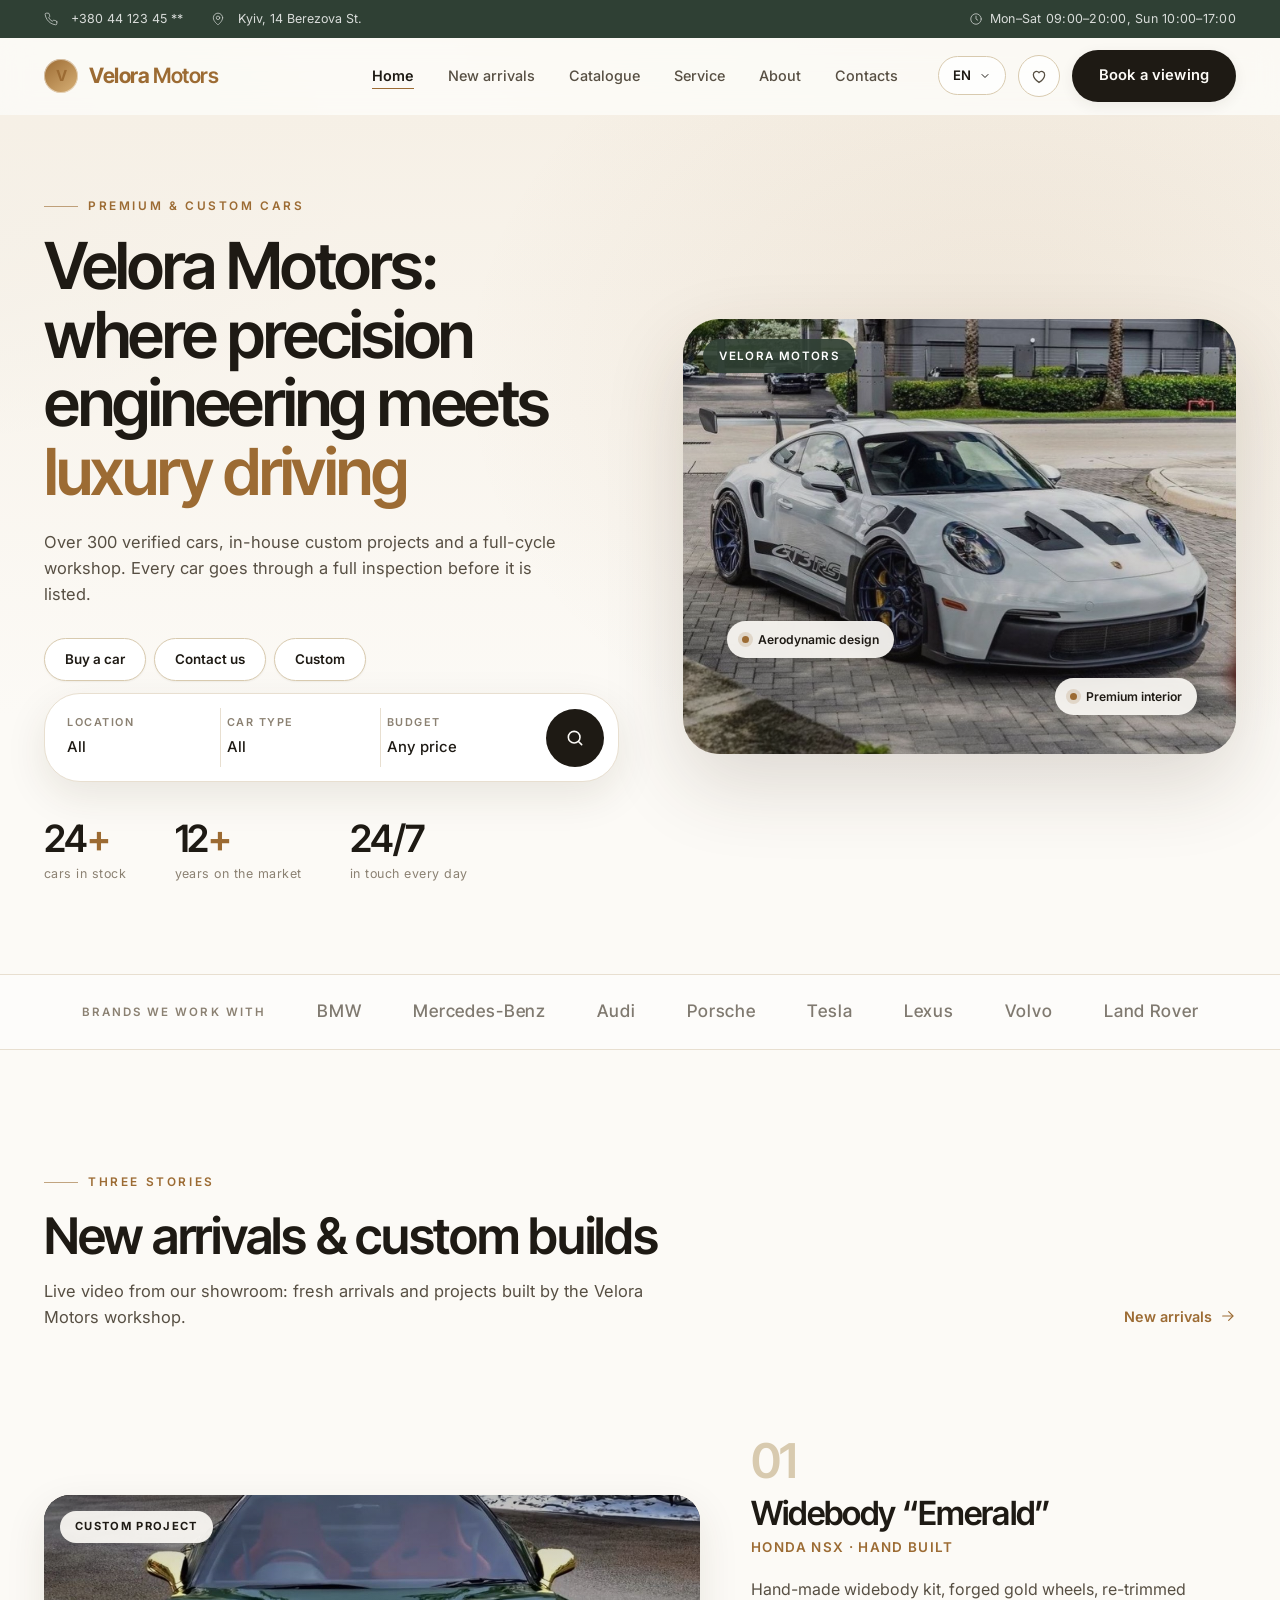
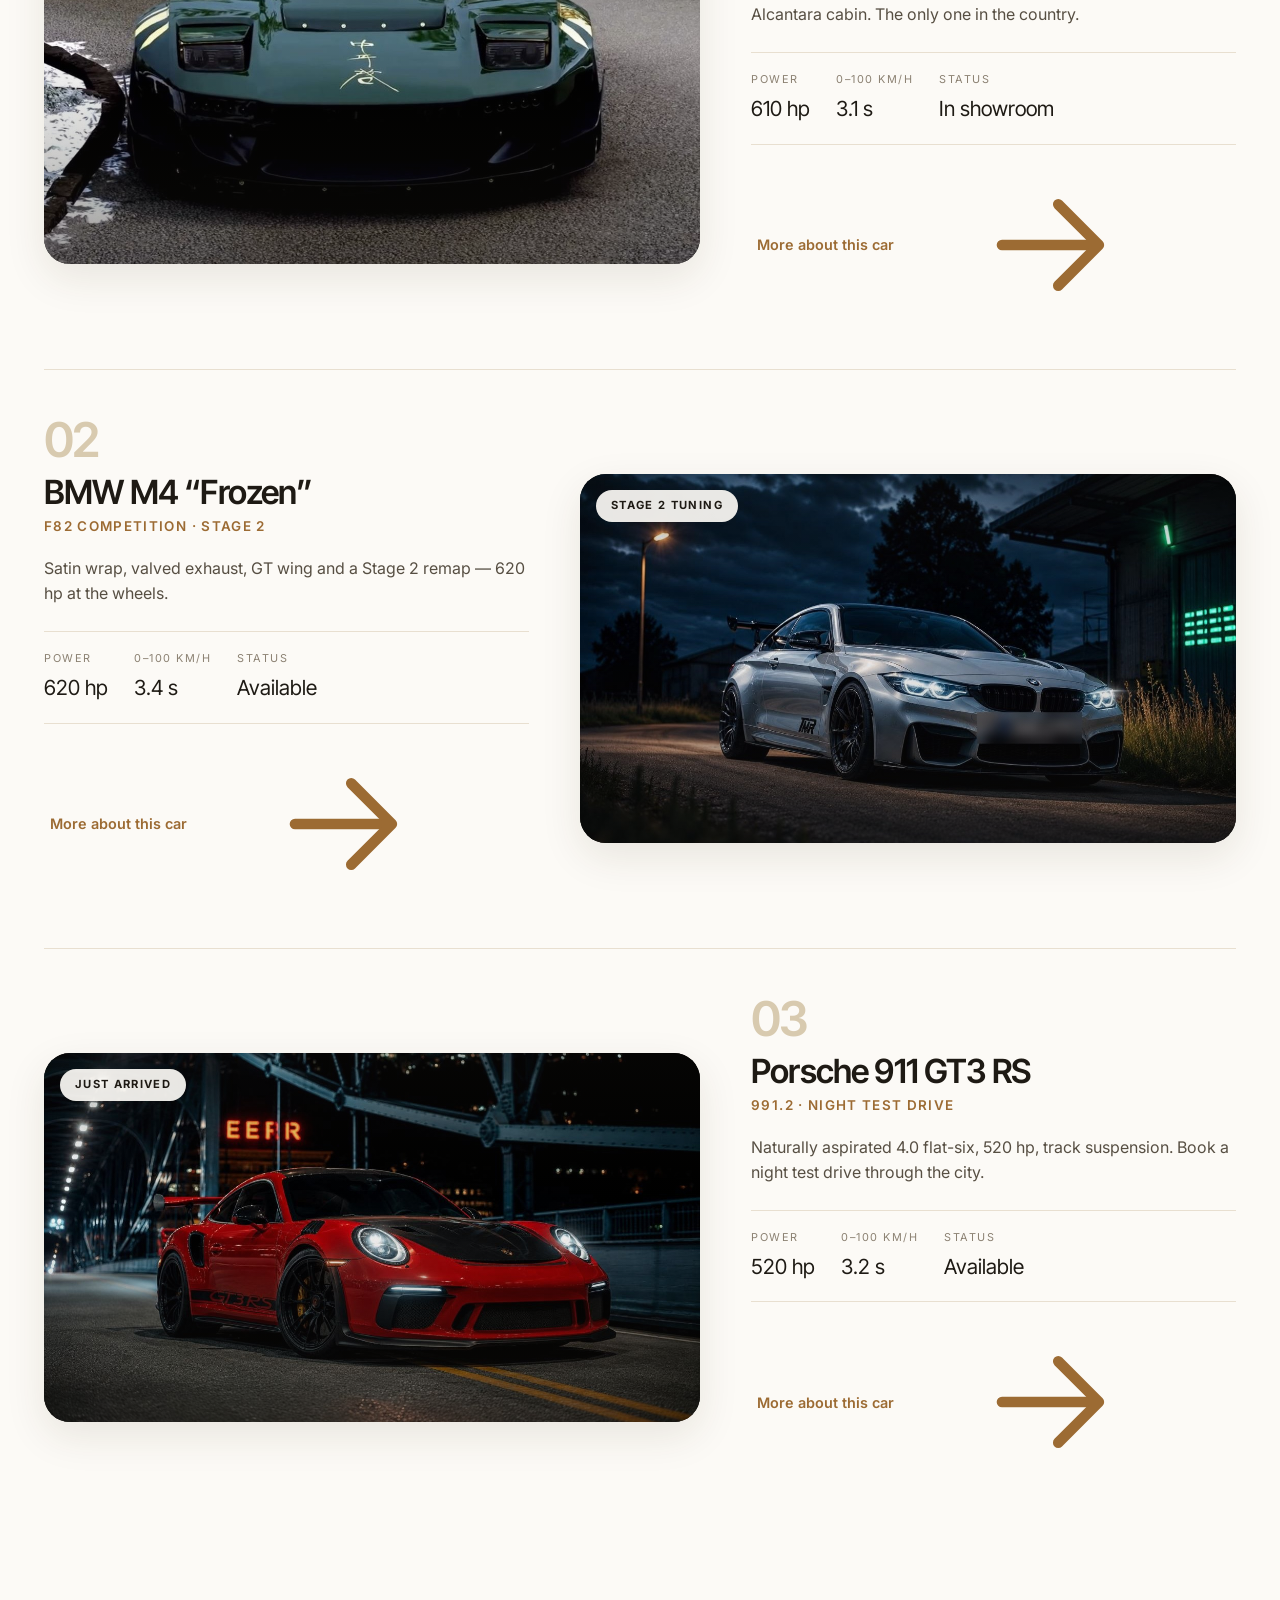
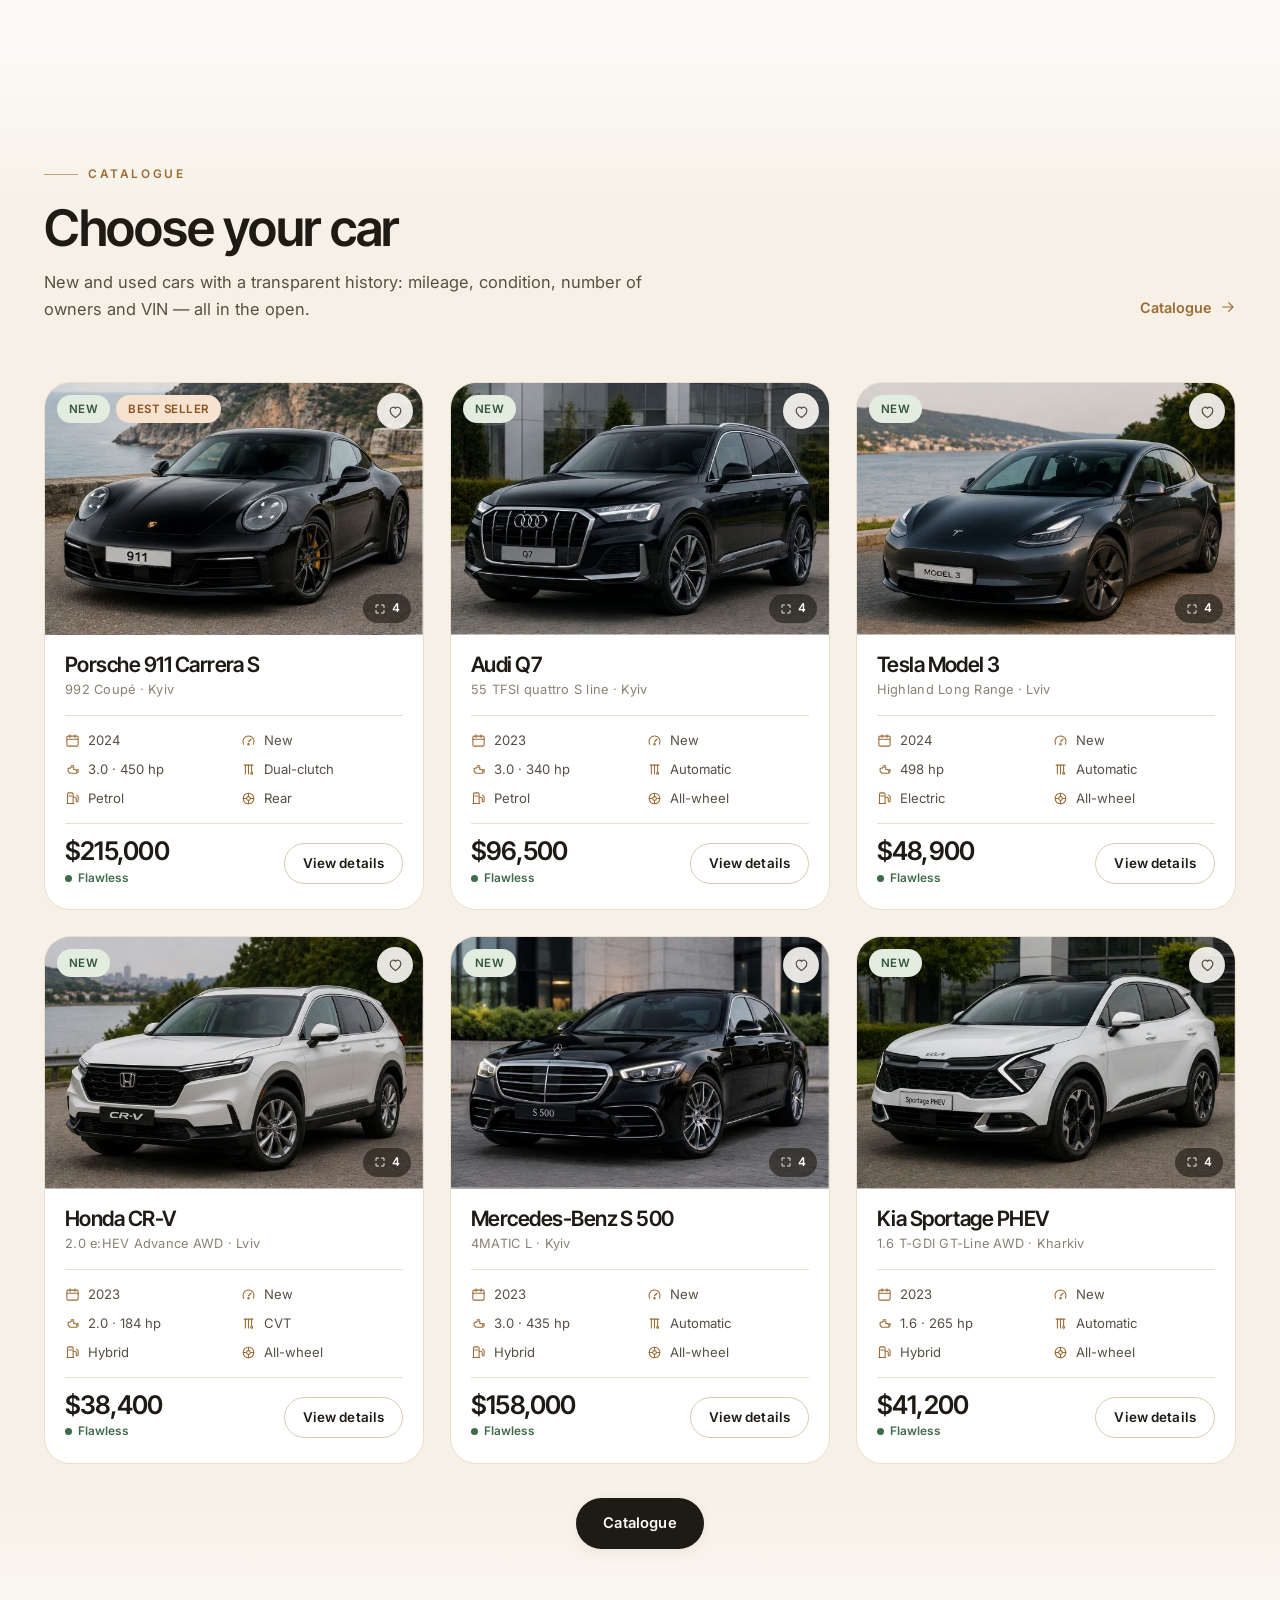
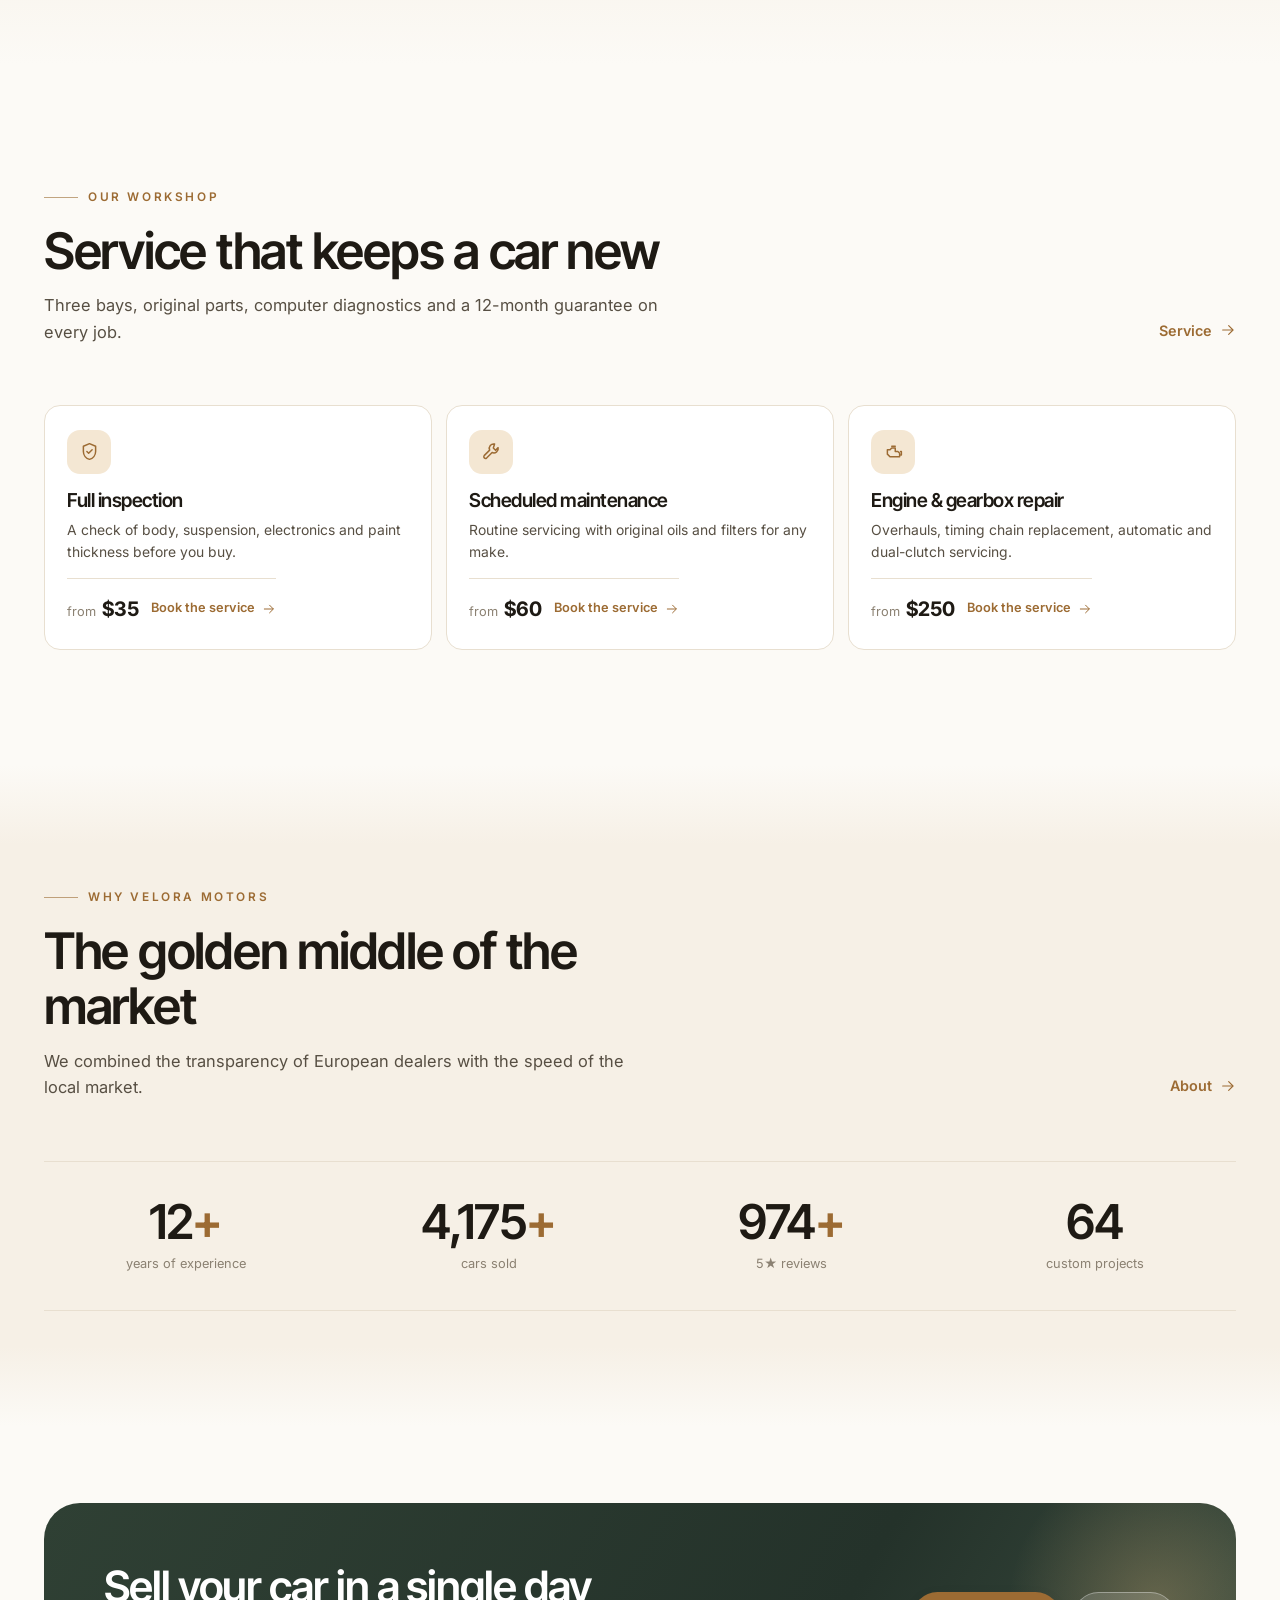
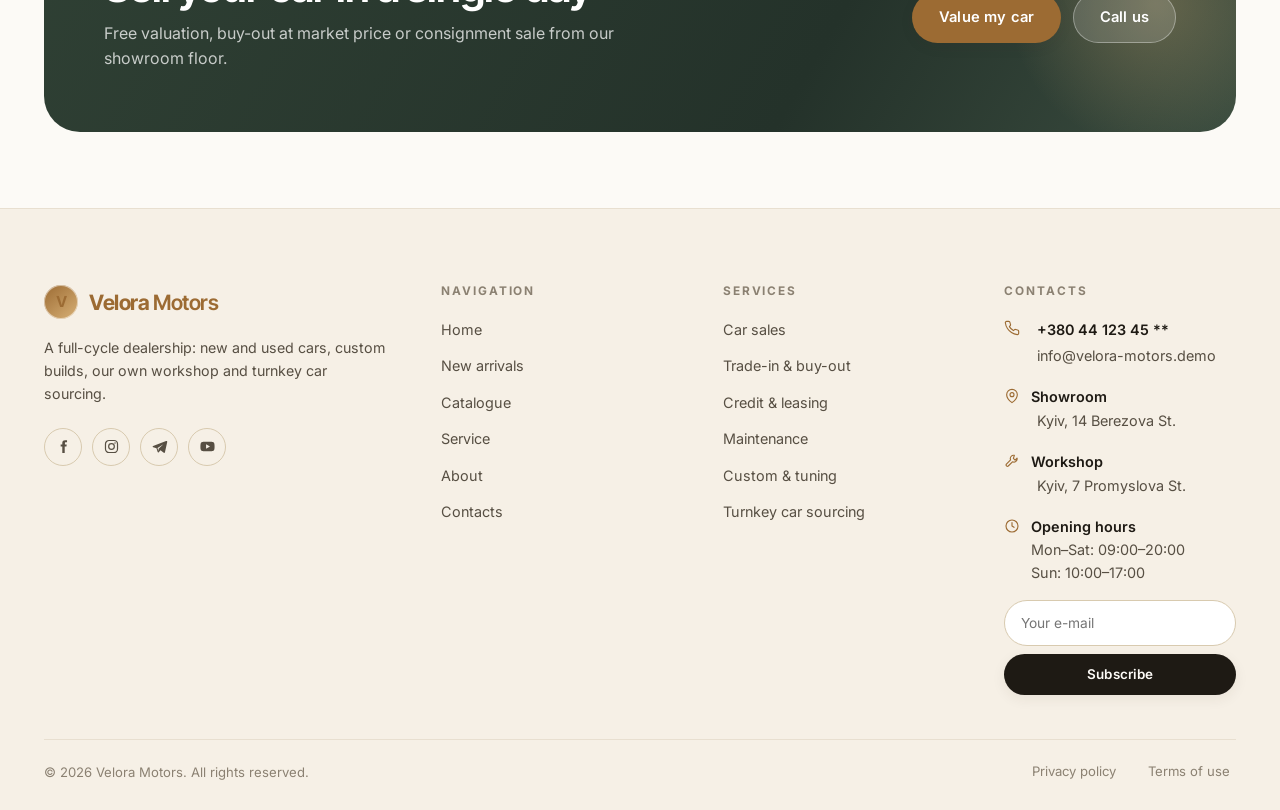
==== commit 489f81f2: "Нові постери роликів і одне відкрите вікно за раз Замінено постери showcase-роликів на якісніші кадр" ====
--- a/index.html
+++ b/index.html
@@ -10,8 +10,8 @@
 <link rel="preconnect" href="https://fonts.googleapis.com">
 <link rel="preconnect" href="https://fonts.gstatic.com" crossorigin>
 <link href="https://fonts.googleapis.com/css2?family=Inter+Tight:wght@400;500;600;700&family=Inter:wght@400;500;600;700&display=swap" rel="stylesheet">
-<link rel="stylesheet" href="assets/css/style.css?v=4">
-<link rel="stylesheet" href="assets/css/mobile.css?v=4">
+<link rel="stylesheet" href="assets/css/style.css?v=6">
+<link rel="stylesheet" href="assets/css/mobile.css?v=6">
 </head>
 <body>
 
@@ -201,12 +201,12 @@
   </section>
 </main>
 
-<script src="assets/js/i18n.js?v=4"></script>
-<script src="assets/js/seed.js?v=4"></script>
-<script src="assets/js/store.js?v=4"></script>
-<script src="assets/js/layout.js?v=4"></script>
-<script src="assets/js/cars-ui.js?v=4"></script>
-<script src="assets/js/showcase-data.js?v=4"></script>
-<script src="assets/js/home.js?v=4"></script>
+<script src="assets/js/i18n.js?v=6"></script>
+<script src="assets/js/seed.js?v=6"></script>
+<script src="assets/js/store.js?v=6"></script>
+<script src="assets/js/layout.js?v=6"></script>
+<script src="assets/js/cars-ui.js?v=6"></script>
+<script src="assets/js/showcase-data.js?v=6"></script>
+<script src="assets/js/home.js?v=6"></script>
 </body>
 </html>
--- a/assets/css/style.css
+++ b/assets/css/style.css
@@ -1665,6 +1665,9 @@
 }
 
 .modal.is-open { opacity: 1; visibility: visible; }
+
+/* усі вікна на одному шарі — жодне не ховається за іншим */
+#bookingModal, #evaluateModal, #clipInfo { z-index: 110; }
 
 .modal__box {
   background: var(--paper);
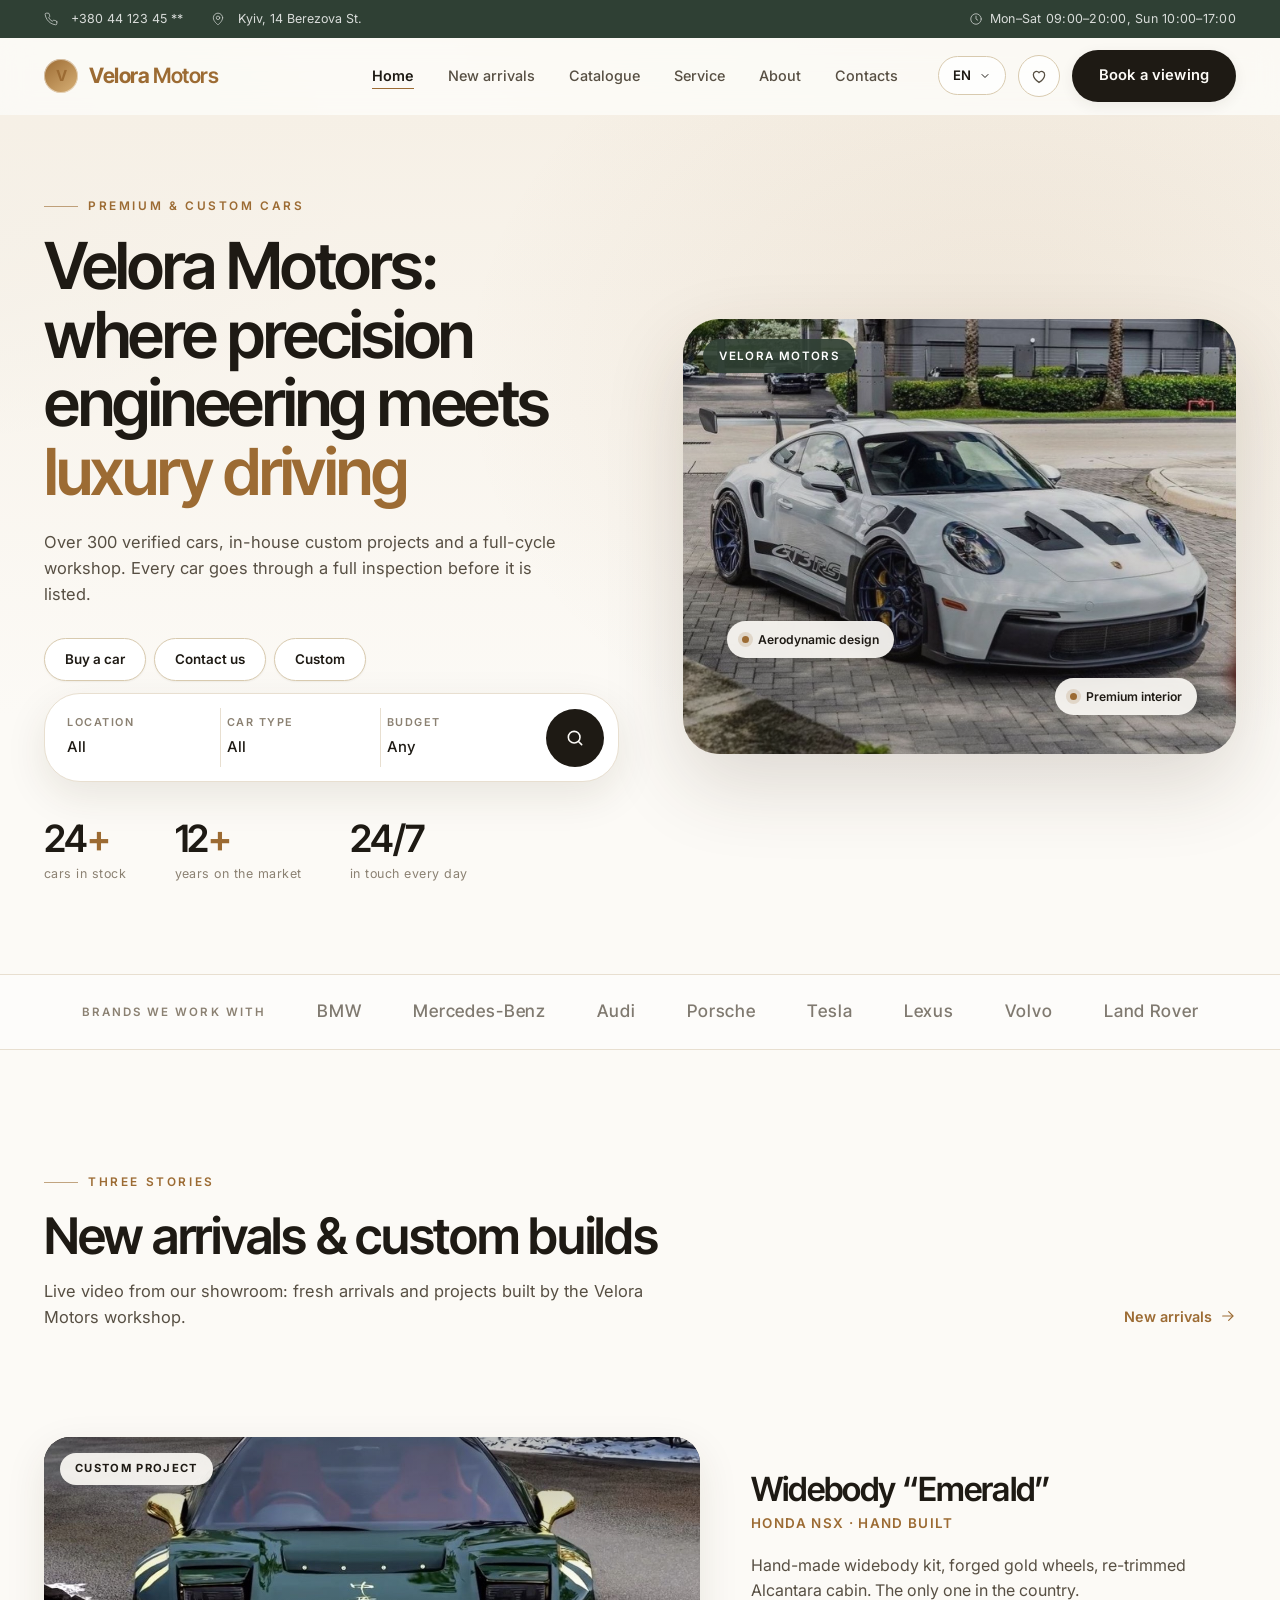
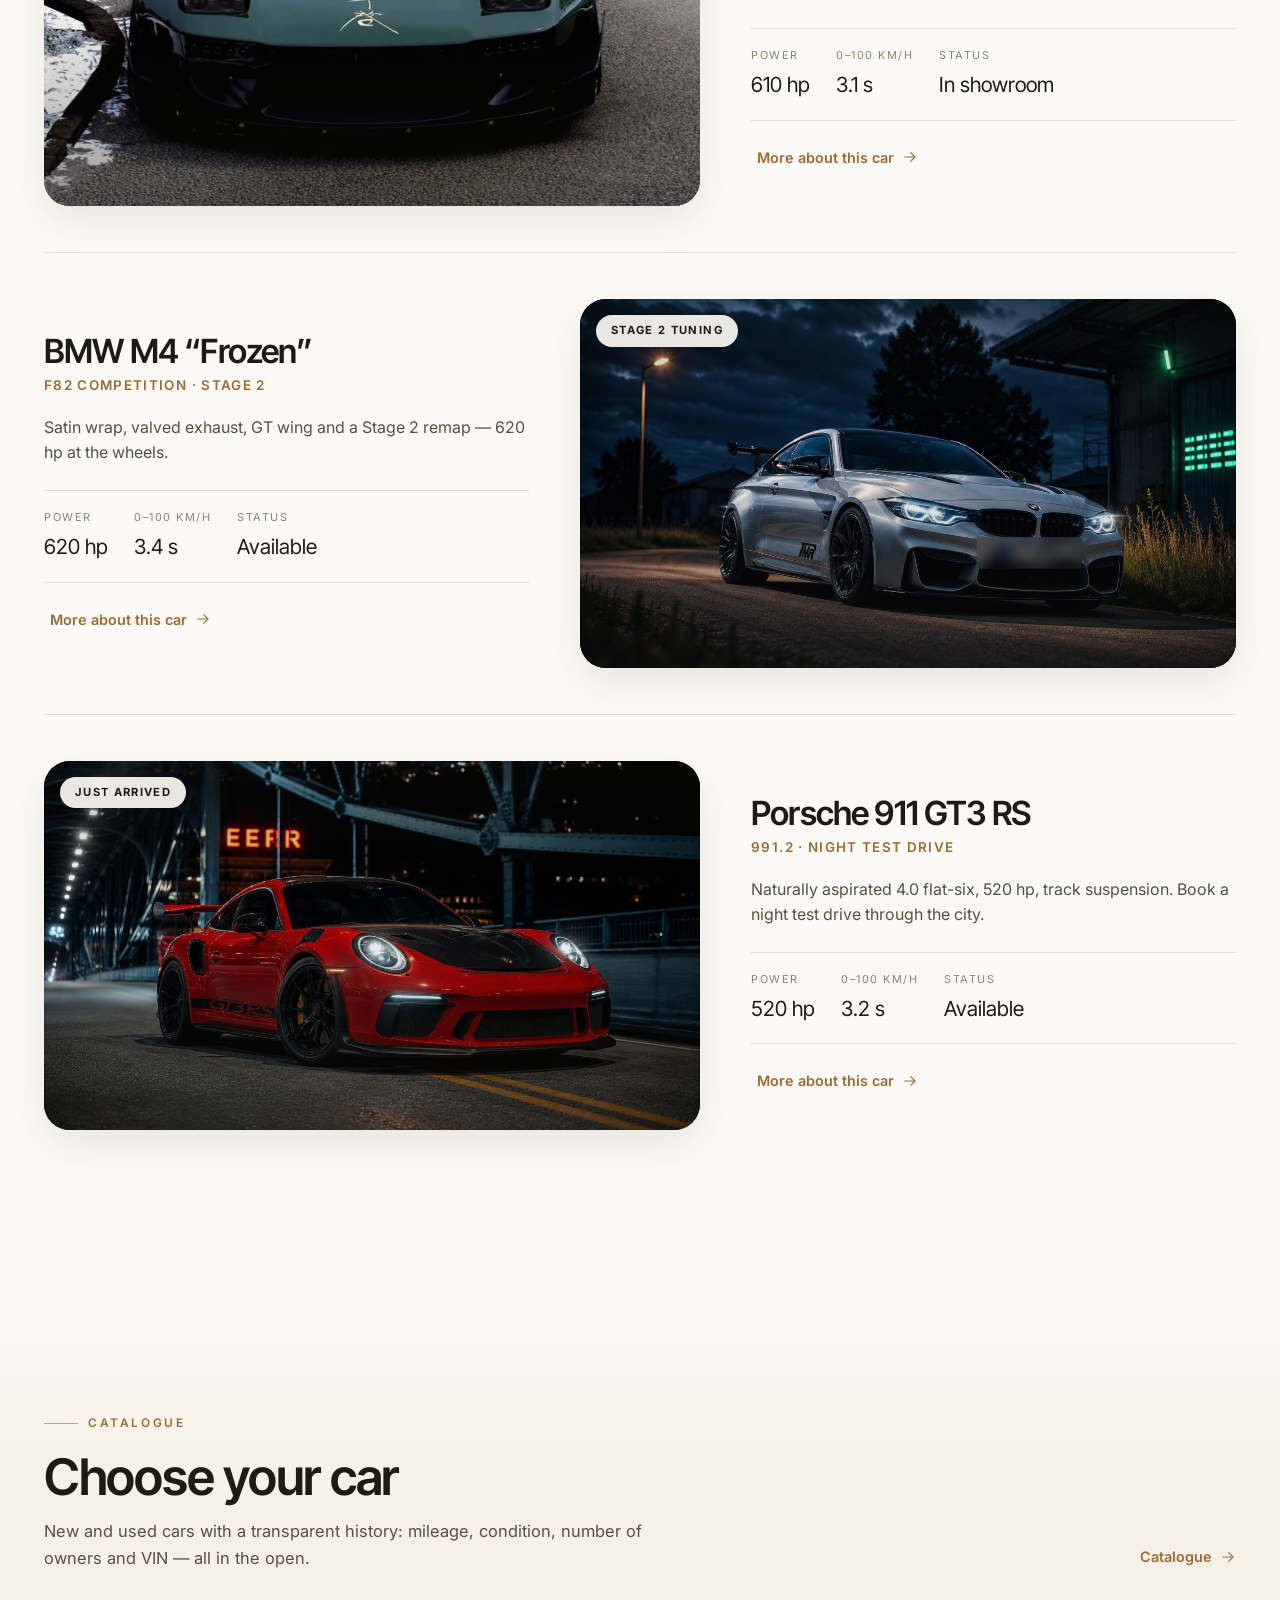
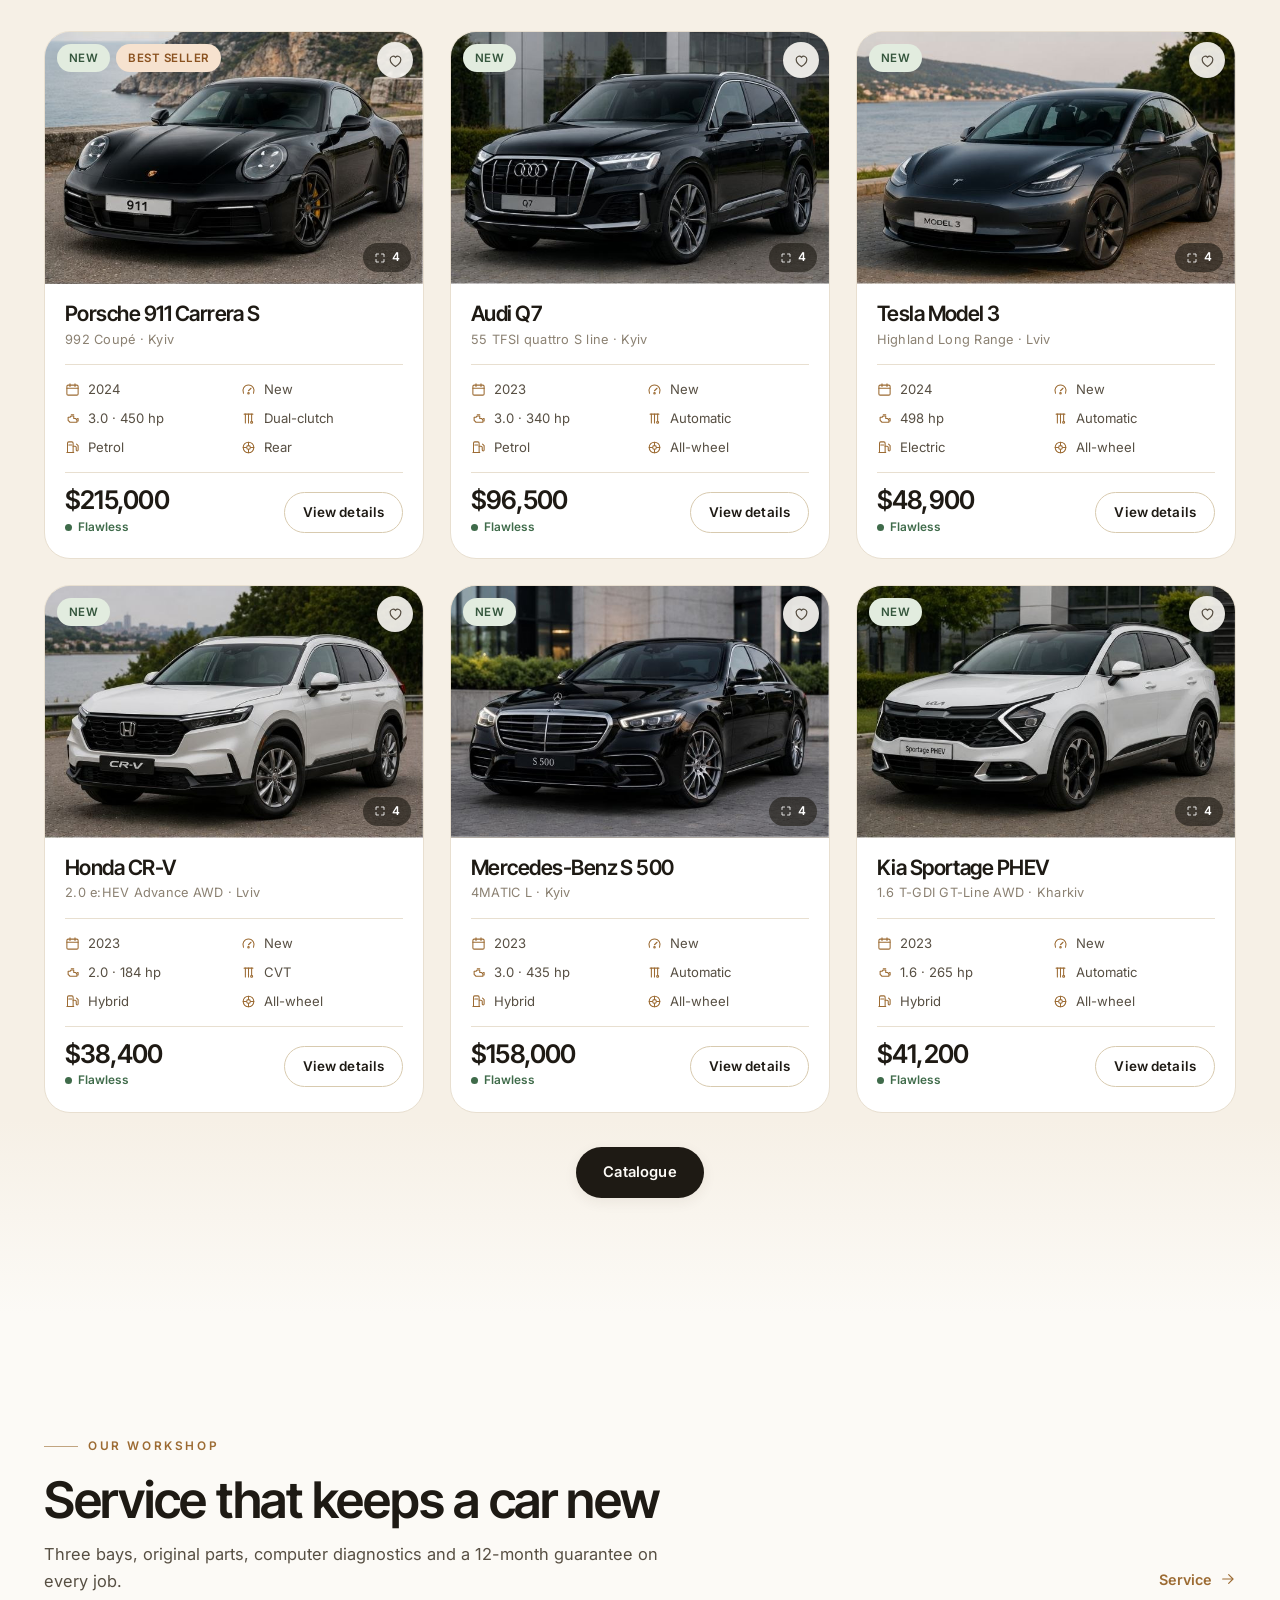
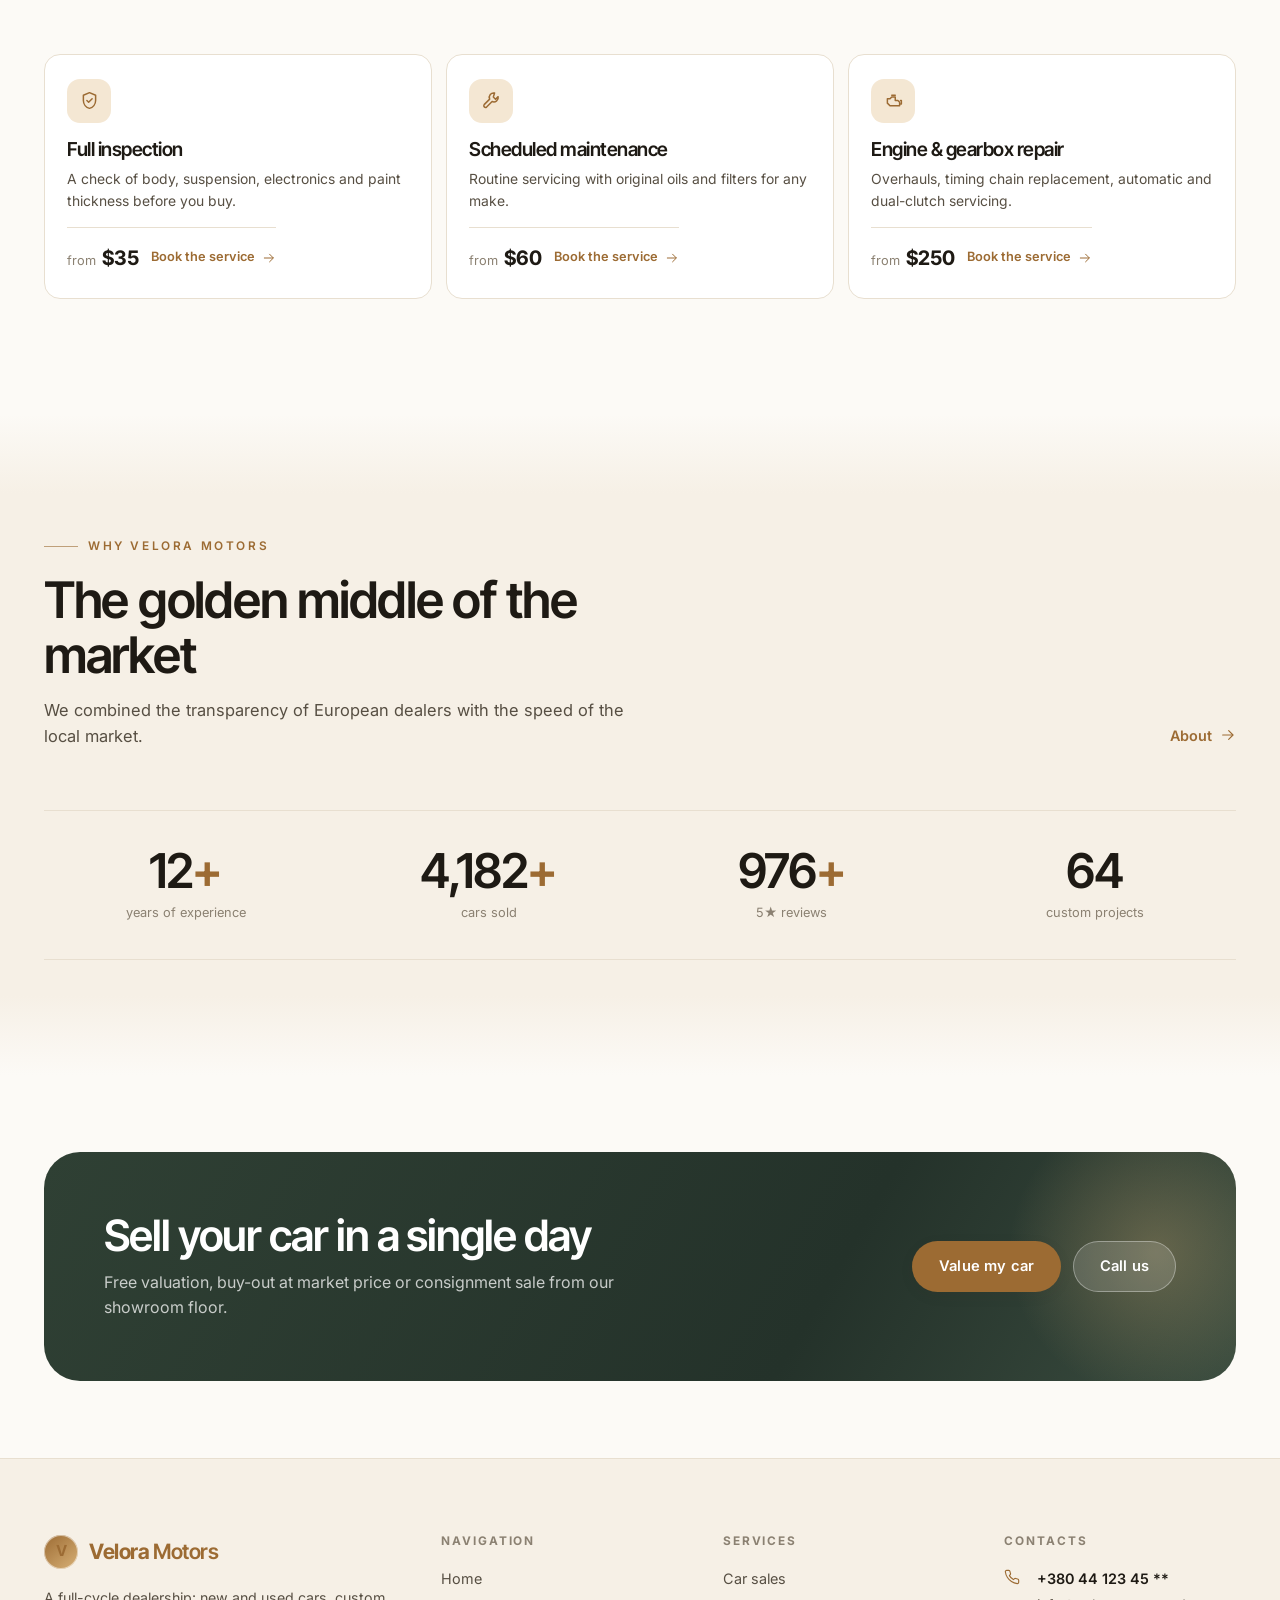
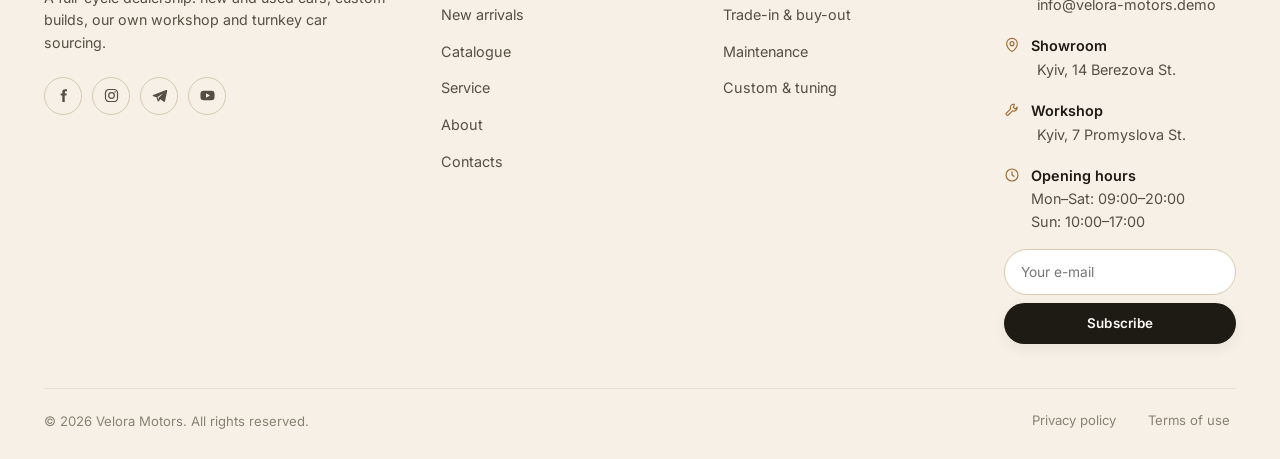
==== commit 337bf76f: "Адмінпанель на Supabase і сайт англійською Замість демо-панелі з паролем admin — справжня адмінка: в" ====
--- a/index.html
+++ b/index.html
@@ -1,17 +1,17 @@
 <!DOCTYPE html>
-<html lang="uk">
+<html lang="en">
 <head>
 <meta charset="utf-8">
 <meta name="viewport" content="width=device-width, initial-scale=1">
-<title data-i18n-doc="meta.title">Velora Motors — автосалон преміальних та кастомних авто</title>
-<meta name="description" data-i18n-doc="meta.description" content="Автосалон Velora Motors: нові та вживані автомобілі з перевіреною історією, кастомні збірки та власне СТО.">
+<title data-i18n-doc="meta.title">Velora Motors — premium and custom car dealership</title>
+<meta name="description" data-i18n-doc="meta.description" content="Velora Motors dealership: new and used cars with verified history, custom builds and our own service centre.">
 <meta name="theme-color" content="#fcfaf6">
 <link rel="icon" href="data:image/svg+xml,<svg xmlns='http://www.w3.org/2000/svg' viewBox='0 0 32 32'><circle cx='16' cy='16' r='15' fill='%239c6b33'/><text x='16' y='21' font-size='15' font-family='Arial' font-weight='bold' text-anchor='middle' fill='%23fff'>V</text></svg>">
 <link rel="preconnect" href="https://fonts.googleapis.com">
 <link rel="preconnect" href="https://fonts.gstatic.com" crossorigin>
 <link href="https://fonts.googleapis.com/css2?family=Inter+Tight:wght@400;500;600;700&family=Inter:wght@400;500;600;700&display=swap" rel="stylesheet">
-<link rel="stylesheet" href="assets/css/style.css?v=6">
-<link rel="stylesheet" href="assets/css/mobile.css?v=6">
+<link rel="stylesheet" href="assets/css/style.css?v=21">
+<link rel="stylesheet" href="assets/css/mobile.css?v=21">
 </head>
 <body>
 
@@ -72,7 +72,7 @@
       <div class="hero__media">
         <div class="hero__frame">
           <span class="hero__badge">Velora Motors</span>
-          <img src="assets/img/hero-911.jpg" alt="Porsche 911 GT3 RS" width="1400" height="1102">
+          <img src="assets/img/hero-911.jpg?v=21" alt="Porsche 911 GT3 RS" width="1400" height="1102">
         </div>
         <a class="hero__note hero__note--1" href="showcase.html" data-i18n="hero.tagAero"></a>
         <a class="hero__note hero__note--2" href="catalog.html?brand=Porsche" data-i18n="hero.tagInterior"></a>
@@ -201,12 +201,14 @@
   </section>
 </main>
 
-<script src="assets/js/i18n.js?v=6"></script>
-<script src="assets/js/seed.js?v=6"></script>
-<script src="assets/js/store.js?v=6"></script>
-<script src="assets/js/layout.js?v=6"></script>
-<script src="assets/js/cars-ui.js?v=6"></script>
-<script src="assets/js/showcase-data.js?v=6"></script>
-<script src="assets/js/home.js?v=6"></script>
+<script src="assets/js/i18n.js?v=21"></script>
+<script src="assets/js/supabase.js?v=21"></script>
+<script src="assets/js/media.js?v=21"></script>
+<script src="assets/js/seed.js?v=21"></script>
+<script src="assets/js/store.js?v=21"></script>
+<script src="assets/js/layout.js?v=21"></script>
+<script src="assets/js/cars-ui.js?v=21"></script>
+<script src="assets/js/showcase-data.js?v=21"></script>
+<script src="assets/js/home.js?v=21"></script>
 </body>
 </html>
--- a/assets/css/style.css
+++ b/assets/css/style.css
@@ -31,6 +31,8 @@
   --forest: #2f4034;
   --forest-2: #3d5344;
   --danger: #a6462f;
+  --danger-strong: #d92d20;
+  --danger-soft: #fdf1ef;
   --ok: #3f6b4a;
 
   --shadow-xs: 0 1px 2px rgba(60, 46, 24, .06);
@@ -214,6 +216,9 @@
   transition: gap .25s var(--ease), border-color .25s var(--ease);
 }
 
+/* Layout.icon() віддає <svg> без розмірів — без цього стрілка розтягує кнопку */
+.link-arrow svg { width: 16px; height: 16px; flex: none; }
+.link-arrow span { min-width: 0; }
 .link-arrow:hover { gap: 14px; border-color: currentColor; }
 
 .tag {
@@ -763,16 +768,6 @@
 .vbtn svg { width: 17px; height: 17px; }
 .vbtn.is-off { background: rgba(30, 26, 20, .55); color: #fff; }
 
-.showcase__num {
-  font-family: var(--display);
-  font-weight: 600;
-  letter-spacing: -.04em;
-  font-size: 3rem;
-  line-height: 1;
-  color: var(--line-2);
-  margin-bottom: 10px;
-}
-
 .showcase__title { font-size: clamp(1.7rem, 2.6vw, 2.4rem); margin-bottom: 6px; }
 
 .showcase__sub {
@@ -1387,6 +1382,23 @@
 .booking select option { color: var(--ink); }
 
 .booking .btn { margin-top: 8px; }
+
+/* незаповнені обовʼязкові поля у вікні запису */
+.booking input.is-err,
+.booking textarea.is-err {
+  border-color: #ff8779;
+  background: rgba(255, 135, 121, .16);
+}
+
+.booking .form-msg.is-err { color: #ff9d92; font-weight: 600; }
+
+.booking.is-err .btn[type="submit"] {
+  background: var(--danger-strong);
+  border-color: var(--danger-strong);
+  color: #fff;
+}
+
+.booking.is-err .btn[type="submit"]:hover { background: #b52415; border-color: #b52415; }
 
 .form-row.is-highlighted textarea {
   border-color: rgba(255, 255, 255, .55);
@@ -1904,7 +1916,6 @@
   .card__specs { grid-template-columns: 1fr 1fr; }
   .ctaband__inner { flex-direction: column; align-items: flex-start; }
   .toolbar { align-items: flex-start; }
-  .showcase__num { font-size: 2.6rem; }
 }
 
 @media (prefers-reduced-motion: reduce) {
@@ -2286,6 +2297,26 @@
 
 .carpage__form input:focus { outline: none; border-color: var(--accent); background: #fff; }
 .carpage__form .btn svg { width: 15px; height: 15px; }
+
+/* незаповнені поля: кнопка, рамки та підпис стають червоними */
+.carpage__form input.is-err {
+  border-color: var(--danger-strong);
+  background: var(--danger-soft);
+}
+
+.carpage__form input.is-err:focus { border-color: var(--danger-strong); background: #fff; }
+
+.carpage__form .form-msg.is-err {
+  color: var(--danger-strong);
+  font-weight: 600;
+}
+
+.carpage__form.is-err .btn--accent {
+  background: var(--danger-strong);
+  box-shadow: 0 6px 18px rgba(217, 45, 32, .28);
+}
+
+.carpage__form.is-err .btn--accent:hover { background: #b52415; }
 
 .carpage__fav {
   display: inline-flex;
@@ -2458,7 +2489,9 @@
 
 /* адаптив нових блоків */
 @media (max-width: 1080px) {
-  .carpage { grid-template-columns: 1fr; }
+  /* саме minmax(0, 1fr): при простому 1fr колонка розтягується під вміст
+     і галерея вилазить за екран на вузьких телефонах */
+  .carpage { grid-template-columns: minmax(0, 1fr); }
   .carpage__side { position: static; }
   .contacts__grid { grid-template-columns: 1fr; }
   .about__hero { grid-template-columns: 1fr; }
@@ -2706,16 +2739,45 @@
 .filedrop__list small { color: rgba(255, 255, 255, .6); }
 
 /* вікно з описом авто з ролика */
-.modal__box--clip { width: min(860px, 100%); }
-
-.clipinfo { display: grid; grid-template-columns: minmax(0, .9fr) minmax(0, 1.1fr); }
-
-.clipinfo__media { position: relative; min-height: 100%; background: #14120e; }
+.modal__box--clip { width: min(1060px, 100%); }
+
+/* фото зліва, опис збоку; кадр видно повністю, без обрізання */
+.clipinfo {
+  display: grid;
+  grid-template-columns: minmax(0, 1.08fr) minmax(0, 1fr);
+  align-items: stretch;
+}
+
+.clipinfo__media {
+  position: relative;
+  overflow: hidden;
+  background: #14120e;
+}
+
+/* тримає пропорцію 3:2, якщо колонка з текстом коротша за фото */
+.clipinfo__media::before {
+  content: '';
+  display: block;
+  padding-top: 66.7%;
+}
+
+.clipinfo__bg {
+  position: absolute;
+  inset: -6%;
+  background-size: cover;
+  background-position: center;
+  filter: blur(26px) saturate(1.1);
+  opacity: .45;
+  pointer-events: none;
+}
 
 .clipinfo__media img {
-  width: 100%; height: 100%;
-  object-fit: cover;
-  min-height: 260px;
+  position: absolute;
+  inset: 0;
+  display: block;
+  width: 100%;
+  height: 100%;
+  object-fit: contain;
 }
 
 .clipinfo__badge {
@@ -2746,6 +2808,41 @@
 .clipinfo__text { color: var(--ink-2); font-size: .93rem; margin-bottom: 22px; }
 .clipinfo__actions { display: flex; gap: 10px; flex-wrap: wrap; }
 
+/* підтвердження після запису — на всю картку вікна */
+.sent {
+  display: flex;
+  flex-direction: column;
+  align-items: center;
+  justify-content: center;
+  text-align: center;
+  gap: 14px;
+  padding: clamp(38px, 6vw, 64px) clamp(24px, 5vw, 52px);
+  min-height: 340px;
+  background: var(--forest);
+  color: #fff;
+}
+
+.sent__mark {
+  width: 74px; height: 74px;
+  display: grid;
+  place-items: center;
+  border-radius: 50%;
+  background: rgba(255, 255, 255, .14);
+  border: 2px solid rgba(255, 255, 255, .5);
+  animation: sentPop .45s var(--ease) both;
+}
+
+.sent__mark svg { width: 36px; height: 36px; stroke-width: 2.4; }
+
+@keyframes sentPop {
+  from { opacity: 0; transform: scale(.6); }
+  to { opacity: 1; transform: none; }
+}
+
+.sent h2 { font-size: clamp(1.5rem, 3vw, 2rem); margin: 0; }
+.sent p { margin: 0; max-width: 34ch; color: rgba(255, 255, 255, .82); font-size: .95rem; }
+.sent .btn { margin-top: 8px; }
+
 /* заголовок форми тест-драйву */
 .carpage__formhead {
   display: flex;
@@ -2760,7 +2857,9 @@
 /* СТО без бічної форми */
 .sto__grid--wide { grid-template-columns: minmax(0, 1fr); }
 
-@media (max-width: 760px) {
-  .clipinfo { grid-template-columns: 1fr; }
-  .clipinfo__media img { min-height: 200px; max-height: 240px; }
-}
+/* вузький екран: фото зверху, у власних пропорціях і без полів */
+@media (max-width: 900px) {
+  .clipinfo { grid-template-columns: minmax(0, 1fr); }
+  .clipinfo__media::before { display: none; }
+  .clipinfo__media img { position: relative; height: auto; }
+}
--- a/assets/css/mobile.css
+++ b/assets/css/mobile.css
@@ -339,7 +339,9 @@
   .gallery__counter { right: 12px; bottom: 12px; font-size: .72rem; padding: 5px 11px; }
   .gallery__tags { top: 12px; left: 12px; }
 
-  .thumbs { gap: 8px; padding: 10px var(--gutter) 0; margin: 0 calc(-1 * var(--gutter)); }
+  /* .carpage__media вже виходить на всю ширину — тут потрібні лише відступи,
+     інакше другий відʼємний margin висував стрічку за край екрана */
+  .thumbs { gap: 8px; padding: 10px var(--gutter) 0; margin: 0; }
   .thumb { flex-basis: 72px; height: 50px; opacity: .95; border-radius: 10px; }
 
   .carpage__side {
@@ -478,7 +480,6 @@
 
   .showcase__item { padding: 16px 0; gap: 16px; }
   .showcase__media { border-radius: 20px; }
-  .showcase__num { font-size: 2rem; margin-bottom: 4px; }
   .showcase__title { font-size: 1.4rem; }
   .showcase__sub { font-size: .72rem; margin-bottom: 12px; }
   .showcase__text { font-size: .9rem; margin-bottom: 16px; }
@@ -568,6 +569,17 @@
 
   .card:active { transform: scale(.995); }
   .quick__item:active, .filters__toggle:active { opacity: .85; }
+}
+
+/* вузькі телефони: шапка має вміститись у рядок без переповнення */
+@media (max-width: 380px) {
+  .header__inner { gap: 8px; }
+  .header__actions { gap: 6px; }
+  .logo { font-size: 1rem; gap: 7px; }
+  .logo__mark { width: 27px; height: 27px; font-size: .78rem; }
+  .lang__btn { padding: 6px 8px; font-size: .74rem; gap: 4px; }
+  .headfav { width: 34px; height: 34px; }
+  .burger { width: 34px; height: 34px; }
 }
 
 /* дуже вузькі екрани */
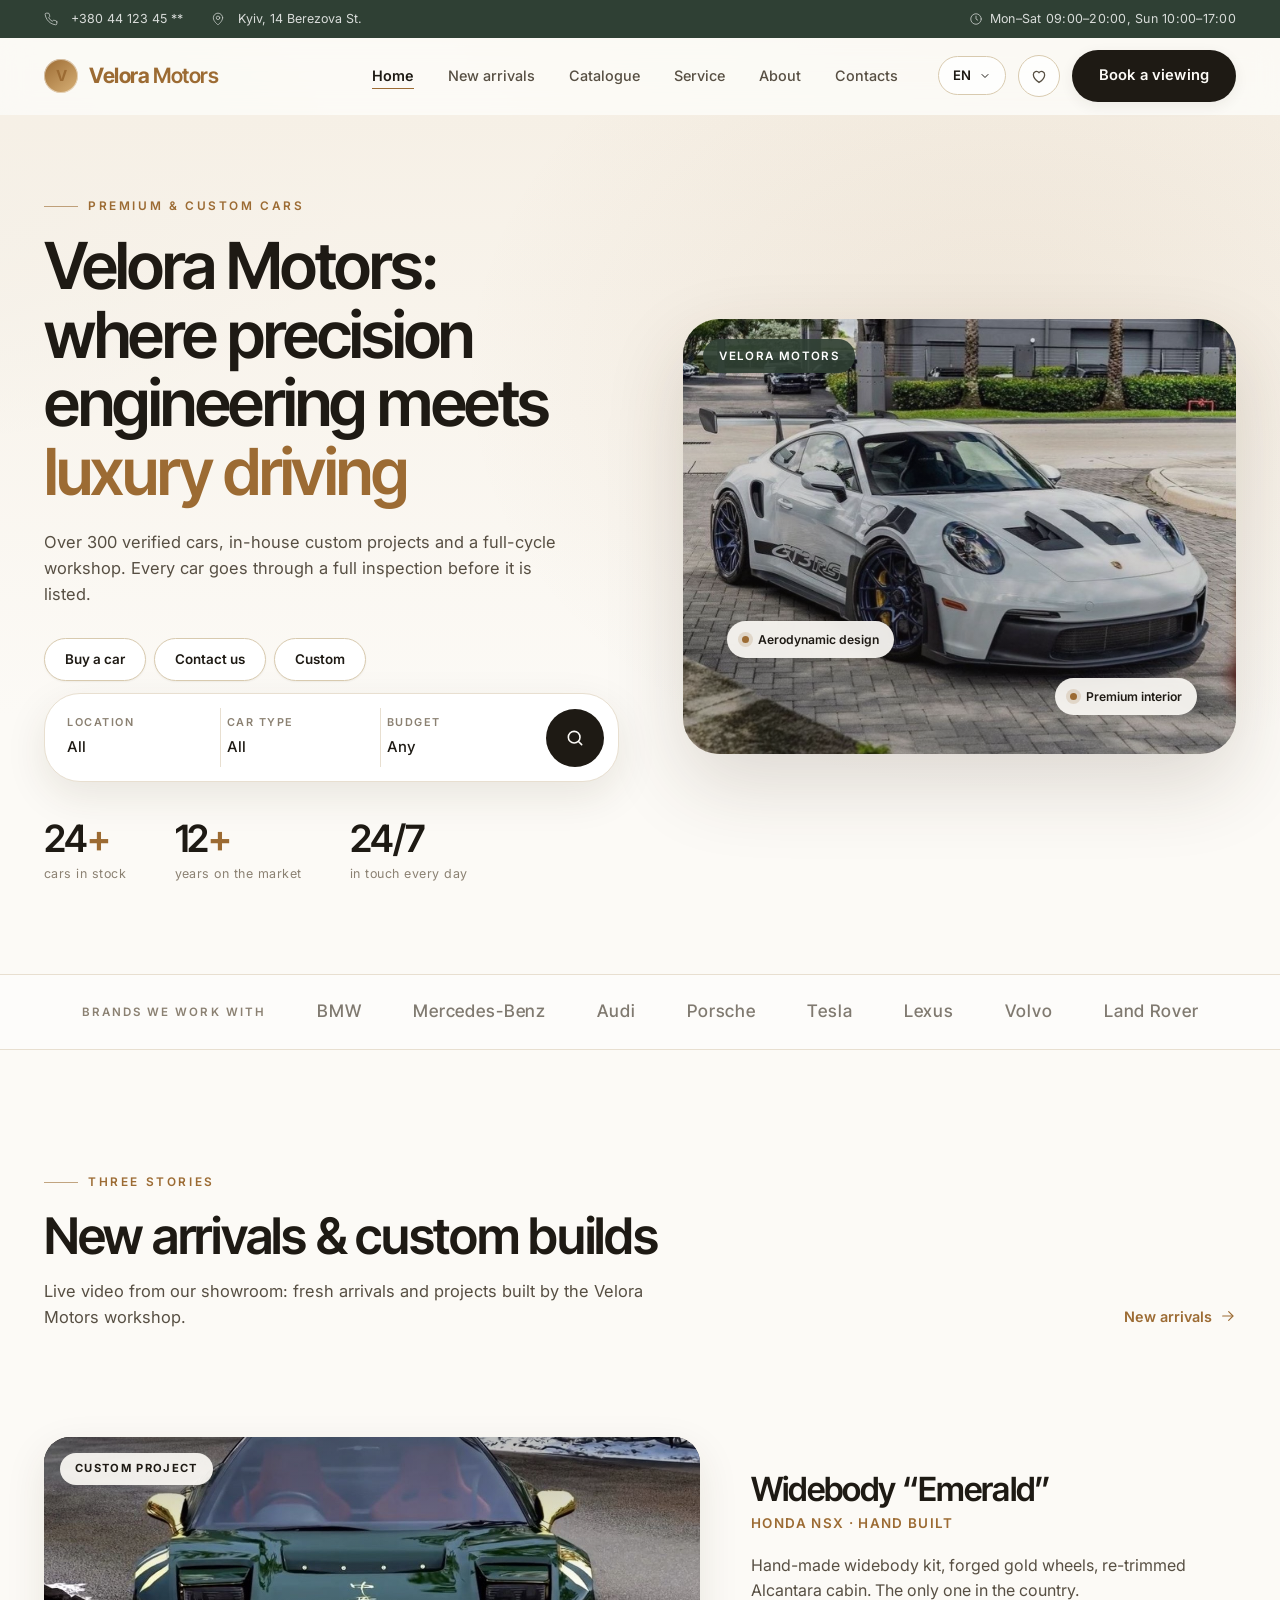
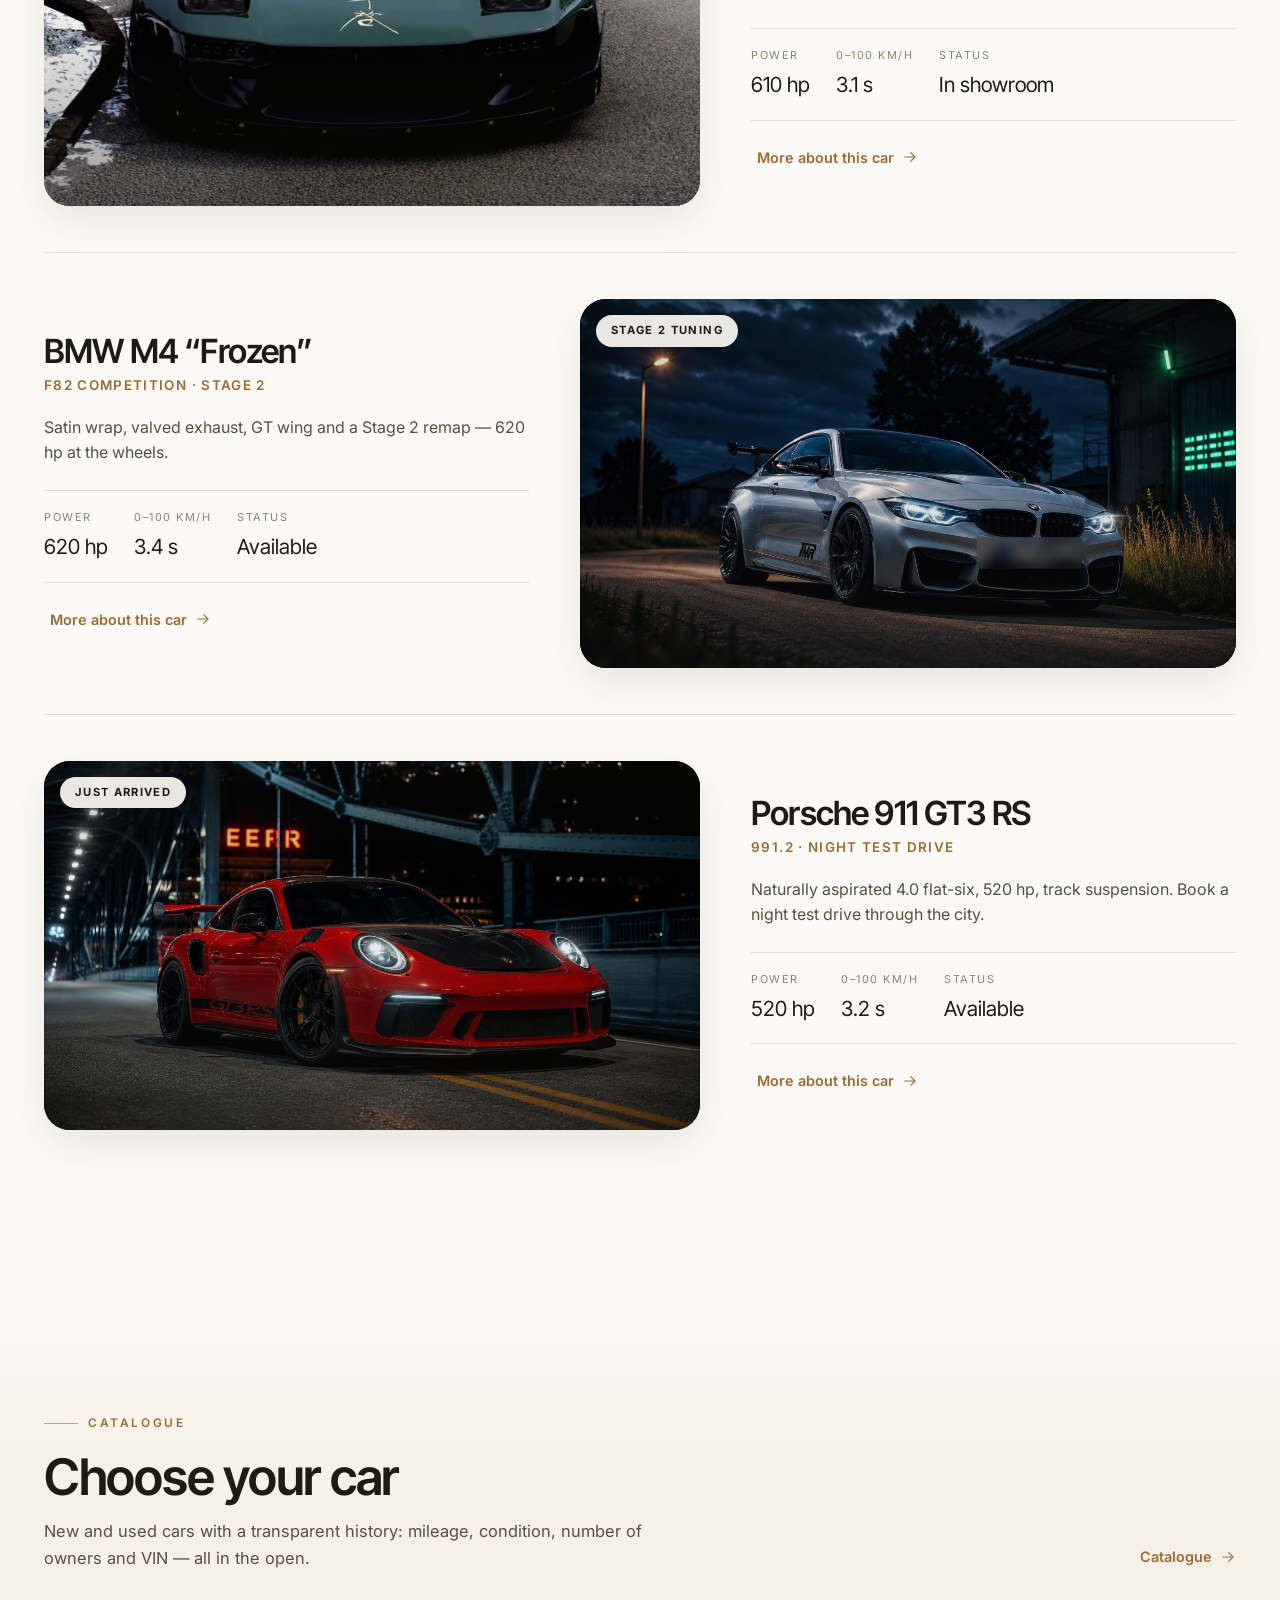
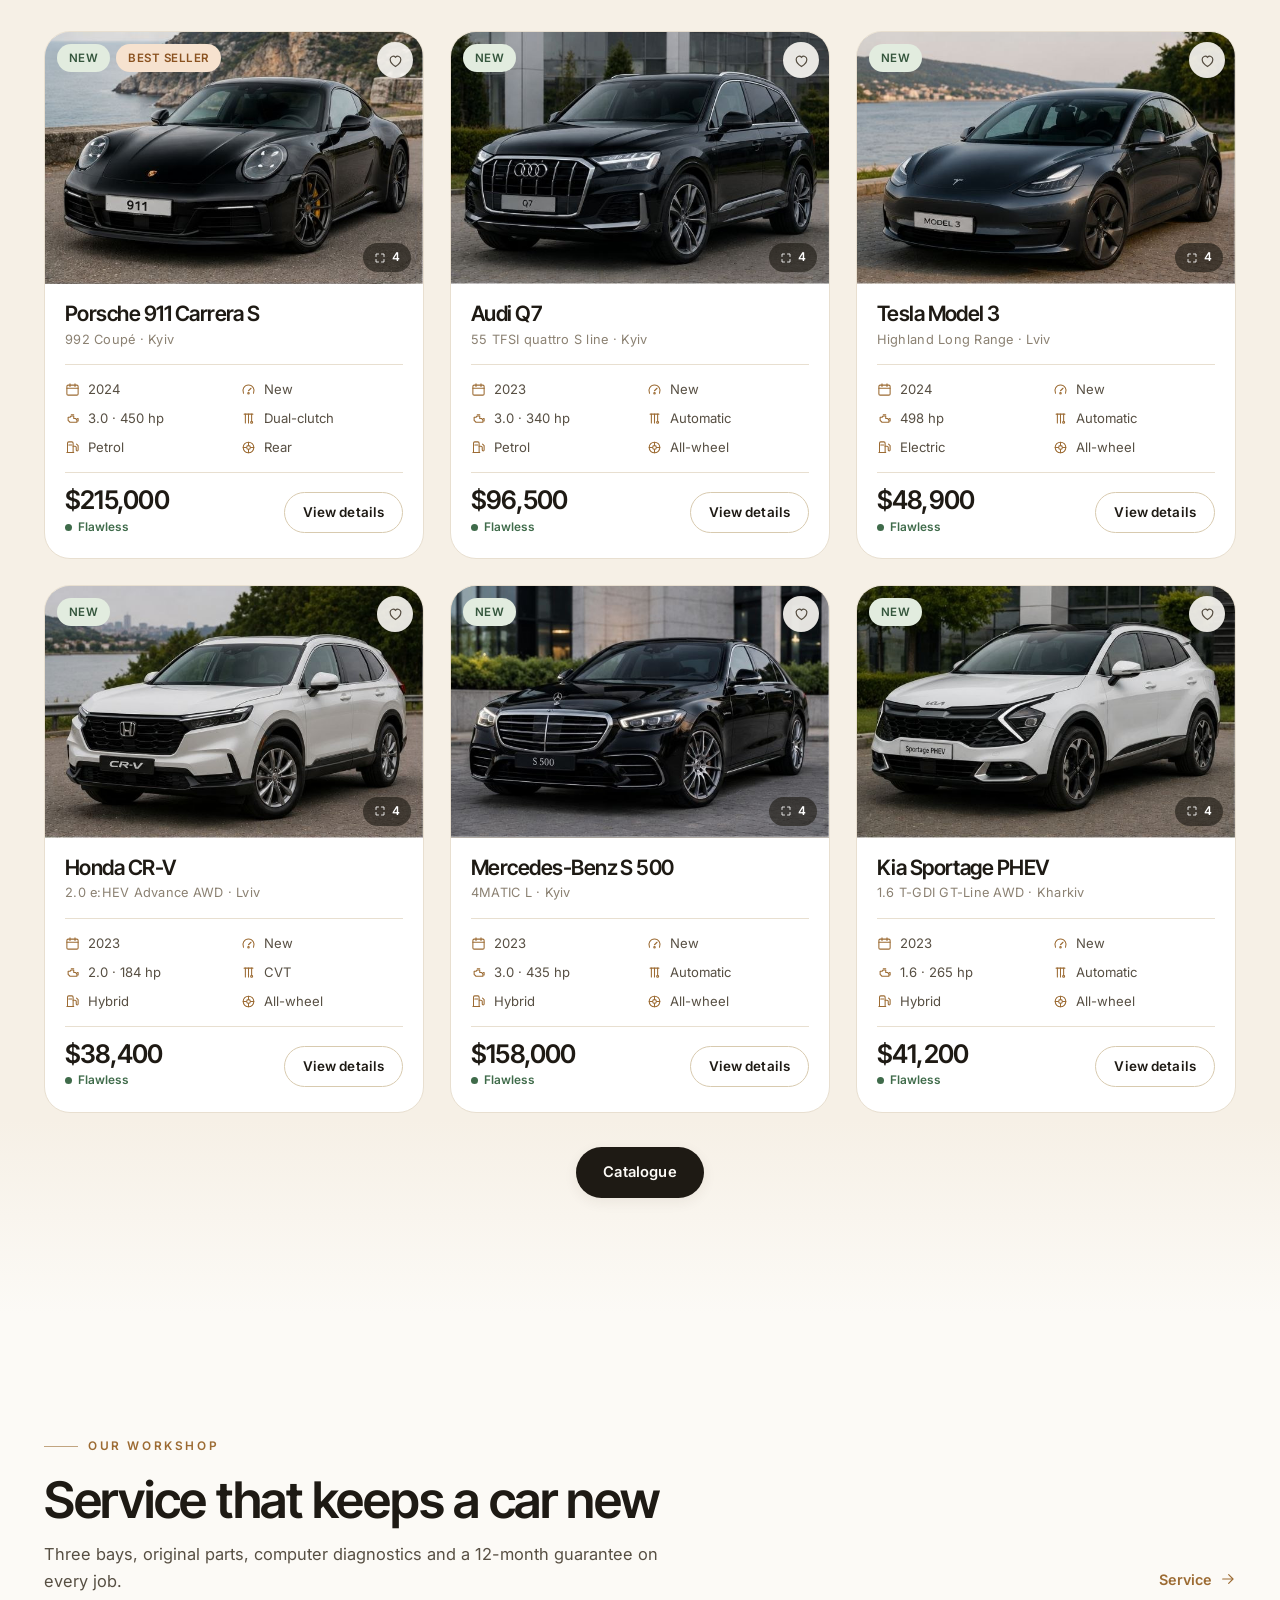
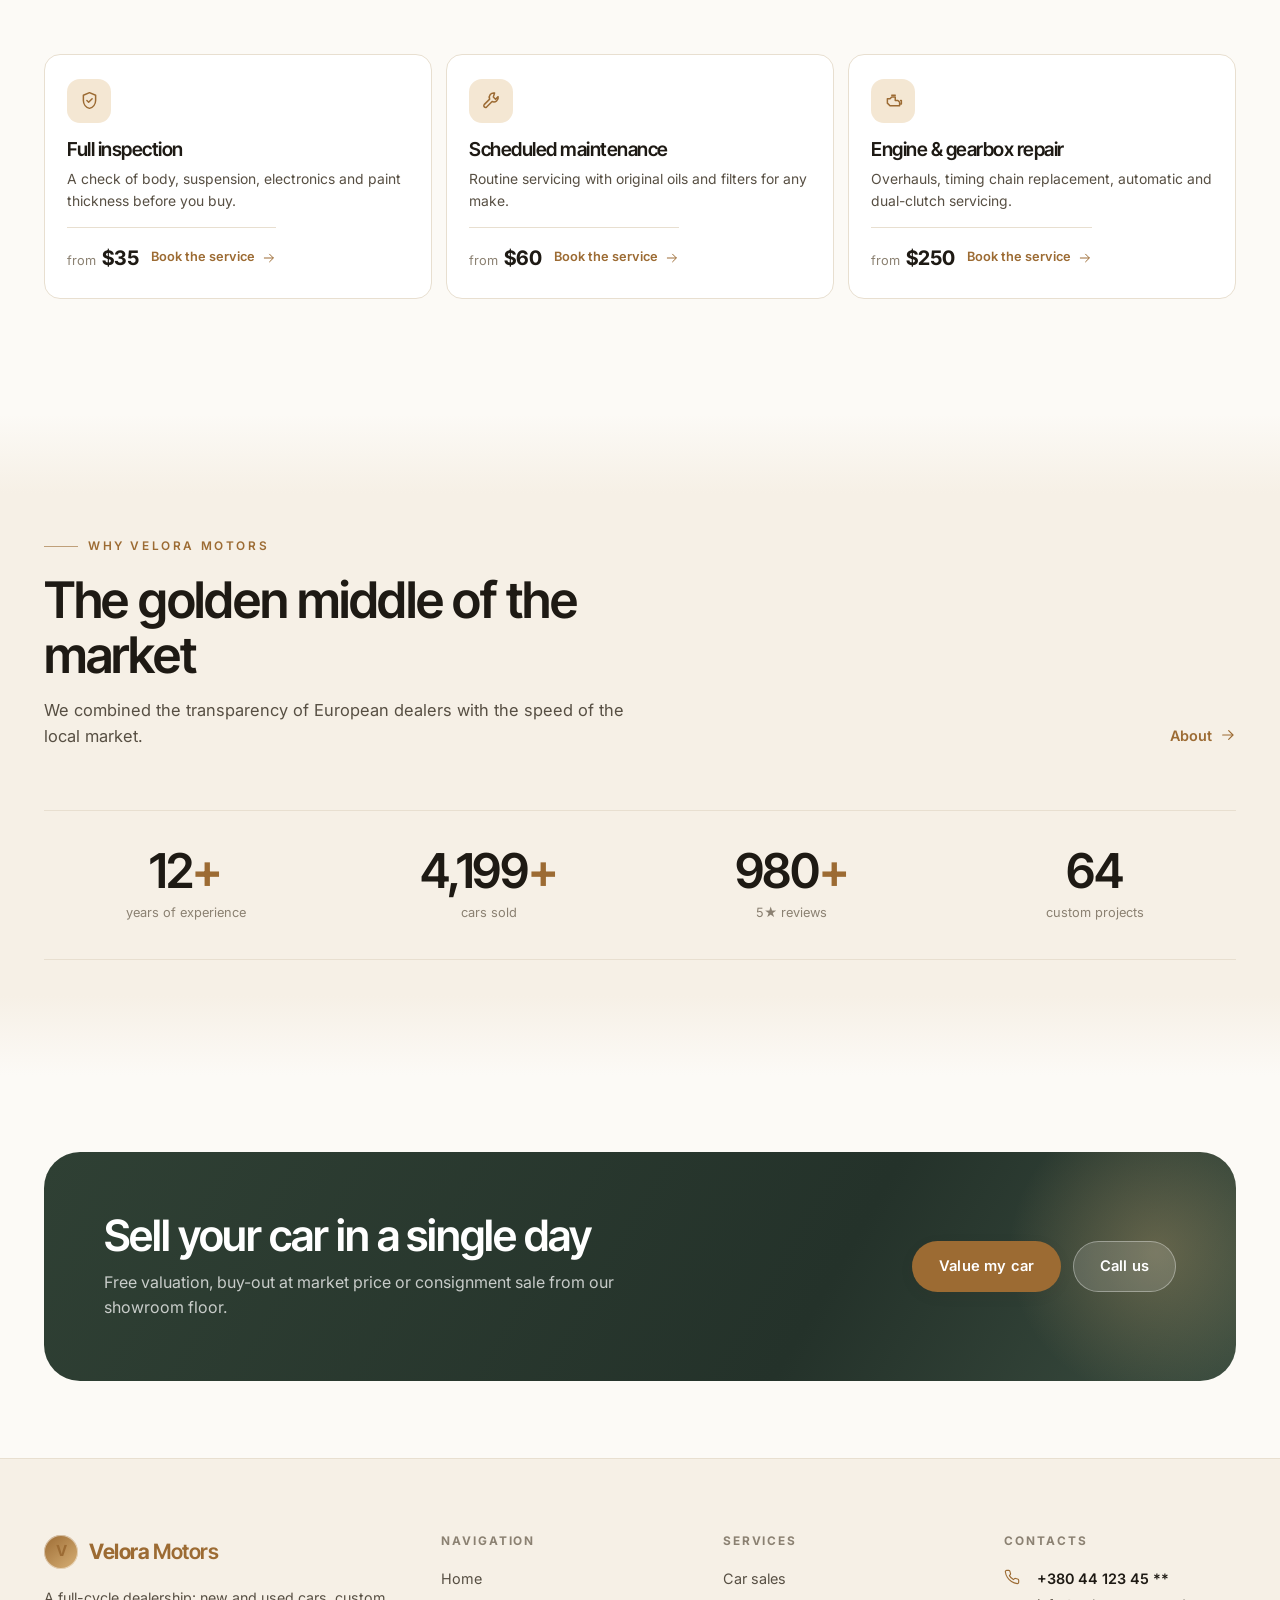
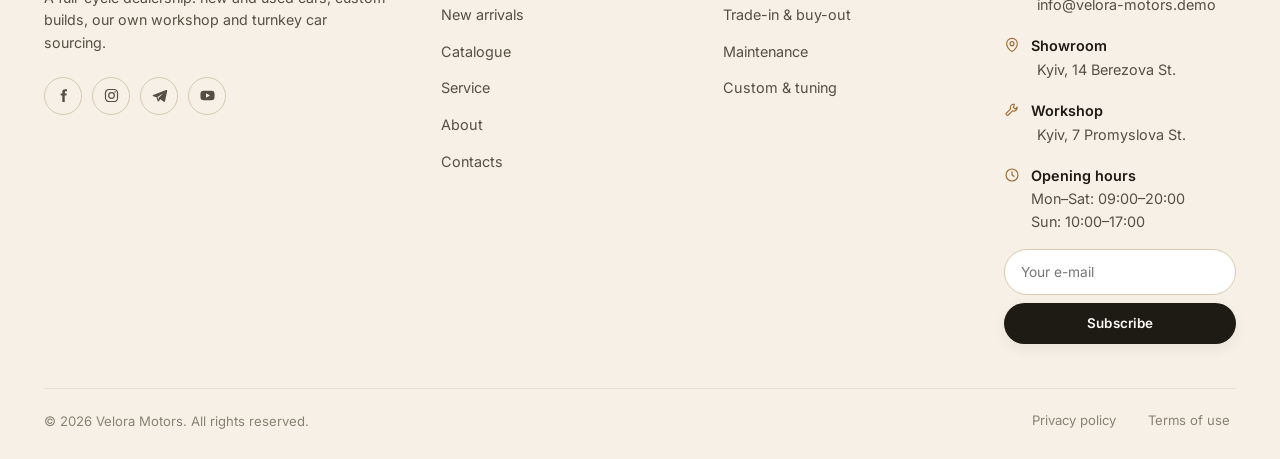
==== commit 9854f5f9: "Фото галереї повернуто в репозиторій У .gitignore правило cars/ без слеша ігнорувало теку assets/img" ====
--- a/index.html
+++ b/index.html
@@ -3,6 +3,7 @@
 <head>
 <meta charset="utf-8">
 <meta name="viewport" content="width=device-width, initial-scale=1">
+<meta name="color-scheme" content="light">
 <title data-i18n-doc="meta.title">Velora Motors — premium and custom car dealership</title>
 <meta name="description" data-i18n-doc="meta.description" content="Velora Motors dealership: new and used cars with verified history, custom builds and our own service centre.">
 <meta name="theme-color" content="#fcfaf6">
@@ -10,8 +11,8 @@
 <link rel="preconnect" href="https://fonts.googleapis.com">
 <link rel="preconnect" href="https://fonts.gstatic.com" crossorigin>
 <link href="https://fonts.googleapis.com/css2?family=Inter+Tight:wght@400;500;600;700&family=Inter:wght@400;500;600;700&display=swap" rel="stylesheet">
-<link rel="stylesheet" href="assets/css/style.css?v=21">
-<link rel="stylesheet" href="assets/css/mobile.css?v=21">
+<link rel="stylesheet" href="assets/css/style.css?v=23">
+<link rel="stylesheet" href="assets/css/mobile.css?v=23">
 </head>
 <body>
 
@@ -72,7 +73,7 @@
       <div class="hero__media">
         <div class="hero__frame">
           <span class="hero__badge">Velora Motors</span>
-          <img src="assets/img/hero-911.jpg?v=21" alt="Porsche 911 GT3 RS" width="1400" height="1102">
+          <img src="assets/img/hero-911.jpg?v=23" alt="Porsche 911 GT3 RS" width="1400" height="1102">
         </div>
         <a class="hero__note hero__note--1" href="showcase.html" data-i18n="hero.tagAero"></a>
         <a class="hero__note hero__note--2" href="catalog.html?brand=Porsche" data-i18n="hero.tagInterior"></a>
@@ -201,14 +202,14 @@
   </section>
 </main>
 
-<script src="assets/js/i18n.js?v=21"></script>
-<script src="assets/js/supabase.js?v=21"></script>
-<script src="assets/js/media.js?v=21"></script>
-<script src="assets/js/seed.js?v=21"></script>
-<script src="assets/js/store.js?v=21"></script>
-<script src="assets/js/layout.js?v=21"></script>
-<script src="assets/js/cars-ui.js?v=21"></script>
-<script src="assets/js/showcase-data.js?v=21"></script>
-<script src="assets/js/home.js?v=21"></script>
+<script src="assets/js/i18n.js?v=23"></script>
+<script src="assets/js/supabase.js?v=23"></script>
+<script src="assets/js/media.js?v=23"></script>
+<script src="assets/js/seed.js?v=23"></script>
+<script src="assets/js/store.js?v=23"></script>
+<script src="assets/js/layout.js?v=23"></script>
+<script src="assets/js/cars-ui.js?v=23"></script>
+<script src="assets/js/showcase-data.js?v=23"></script>
+<script src="assets/js/home.js?v=23"></script>
 </body>
 </html>
--- a/assets/css/style.css
+++ b/assets/css/style.css
@@ -63,6 +63,9 @@
 * { margin: 0; }
 
 html {
+  /* без цього Chrome на Android вмикає власну темну тему і перефарбовує
+     всю палітру — меню й картки виглядають брудно */
+  color-scheme: only light;
   scroll-behavior: smooth;
   scroll-padding-top: calc(var(--header-h) + 16px);
   -webkit-text-size-adjust: 100%;
@@ -1899,9 +1902,29 @@
   }
 
   body.menu-open .nav { transform: none; opacity: 1; visibility: visible; }
-  .nav__list { flex-direction: column; align-items: stretch; gap: 2px; }
-  .nav__link { padding: 14px 10px; font-size: 1.05rem; border-bottom: 1px solid var(--line); border-radius: 0; }
+  .nav__list { flex-direction: column; align-items: stretch; gap: 0; }
+
+  /* посилання — інлайнові за замовчуванням, через це підкреслення обрізалось
+     по ширині тексту, а вертикальні відступи не діяли */
+  .nav__link {
+    display: flex;
+    align-items: center;
+    padding: 15px 12px;
+    font-size: 1.05rem;
+    border-radius: 0;
+    border-bottom: 1px solid var(--line);
+    border-left: 3px solid transparent;
+  }
+
   .nav__link::after { display: none; }
+  .nav__link.is-active {
+    color: var(--accent);
+    border-left-color: var(--accent);
+    background: var(--paper-2);
+  }
+
+  .nav__cta { margin-top: 16px; }
+  .nav__cta .btn { padding: 15px 20px; font-size: .98rem; }
   .header__actions .btn--primary { display: none; }
   .header__inner { justify-content: space-between; }
 }
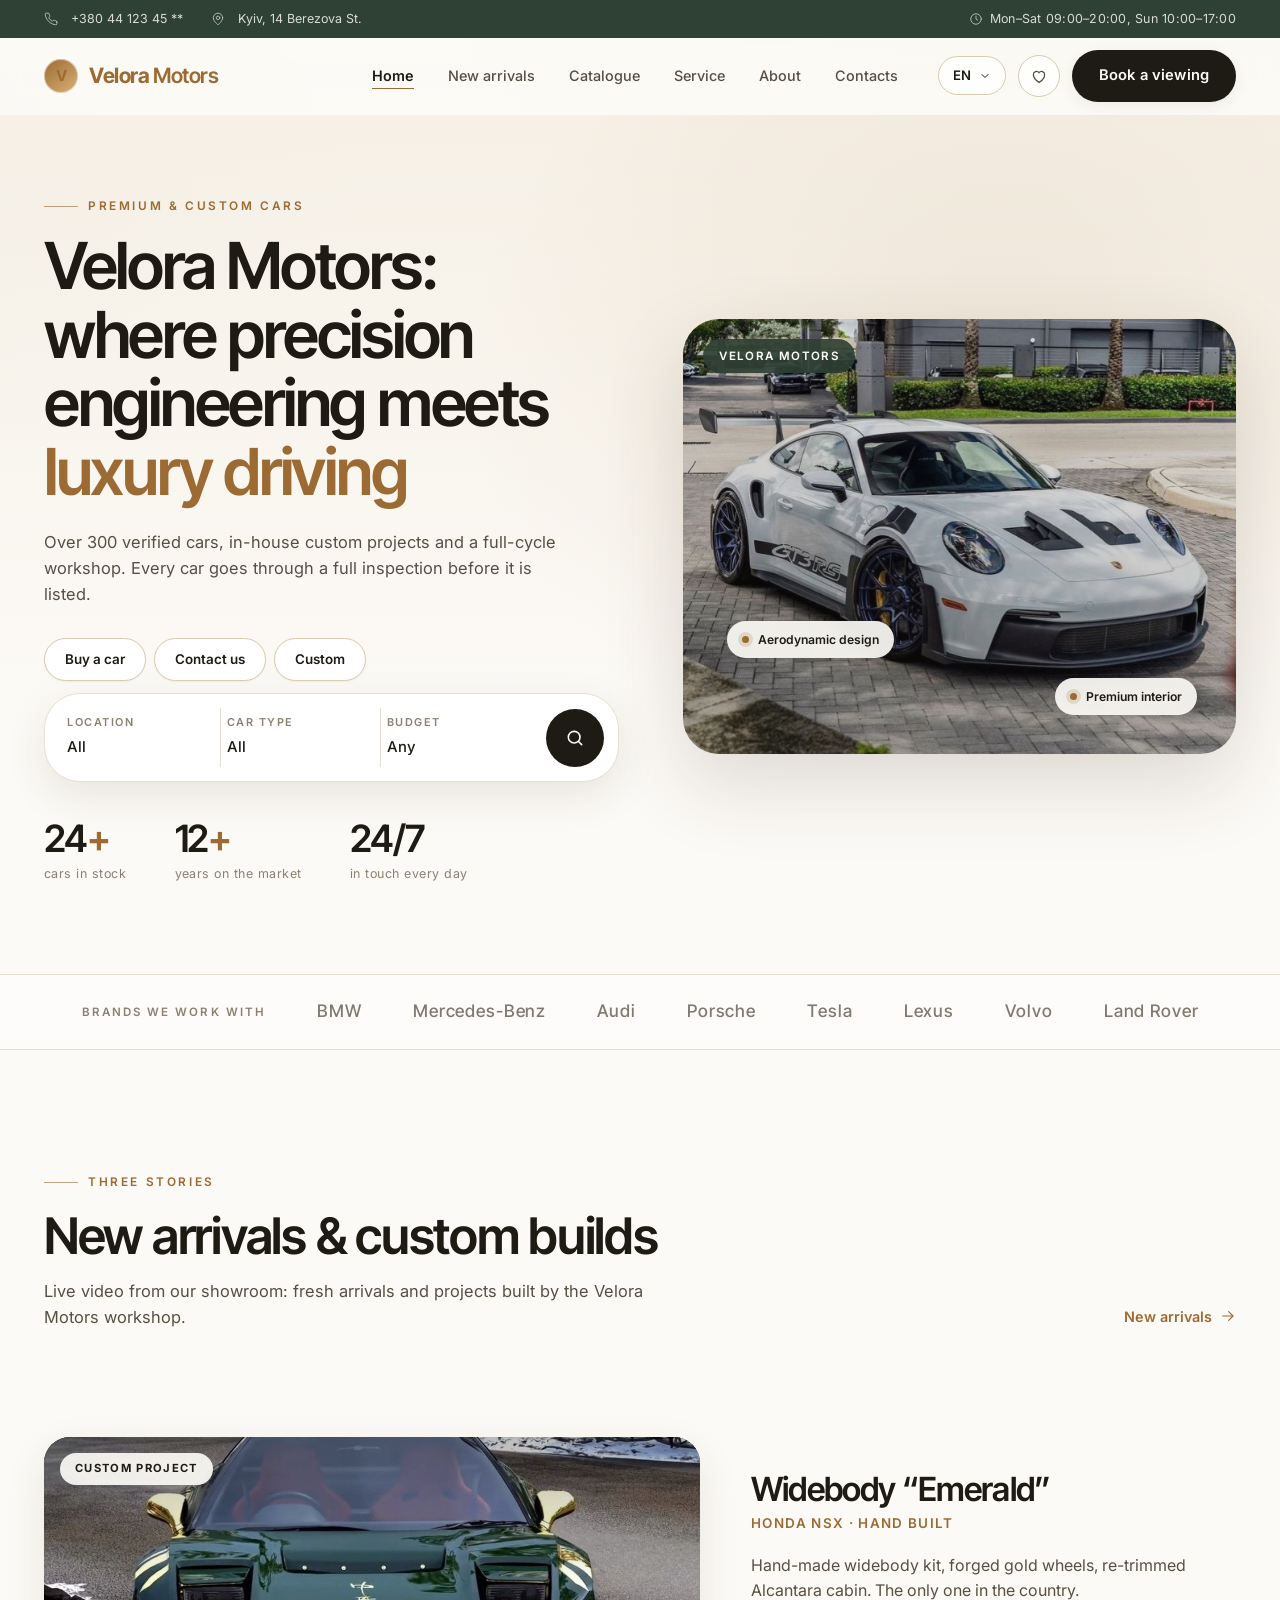
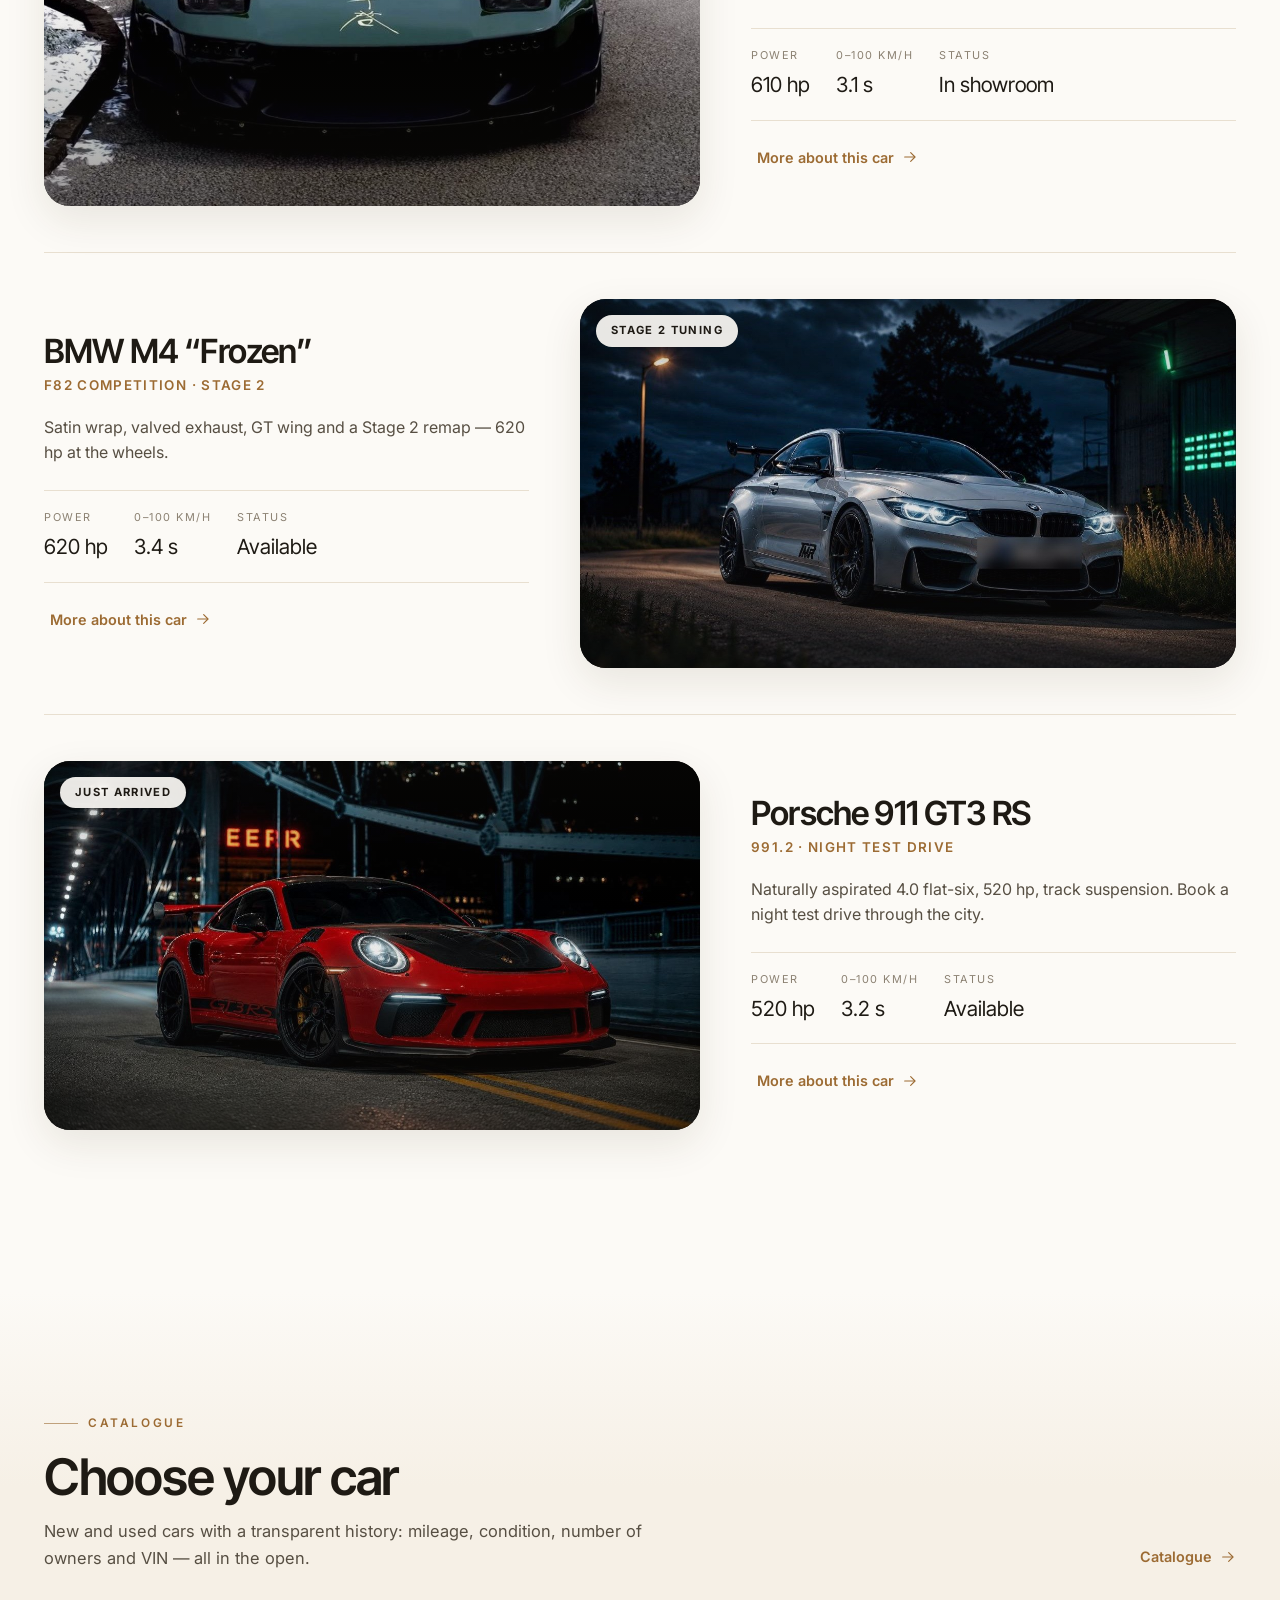
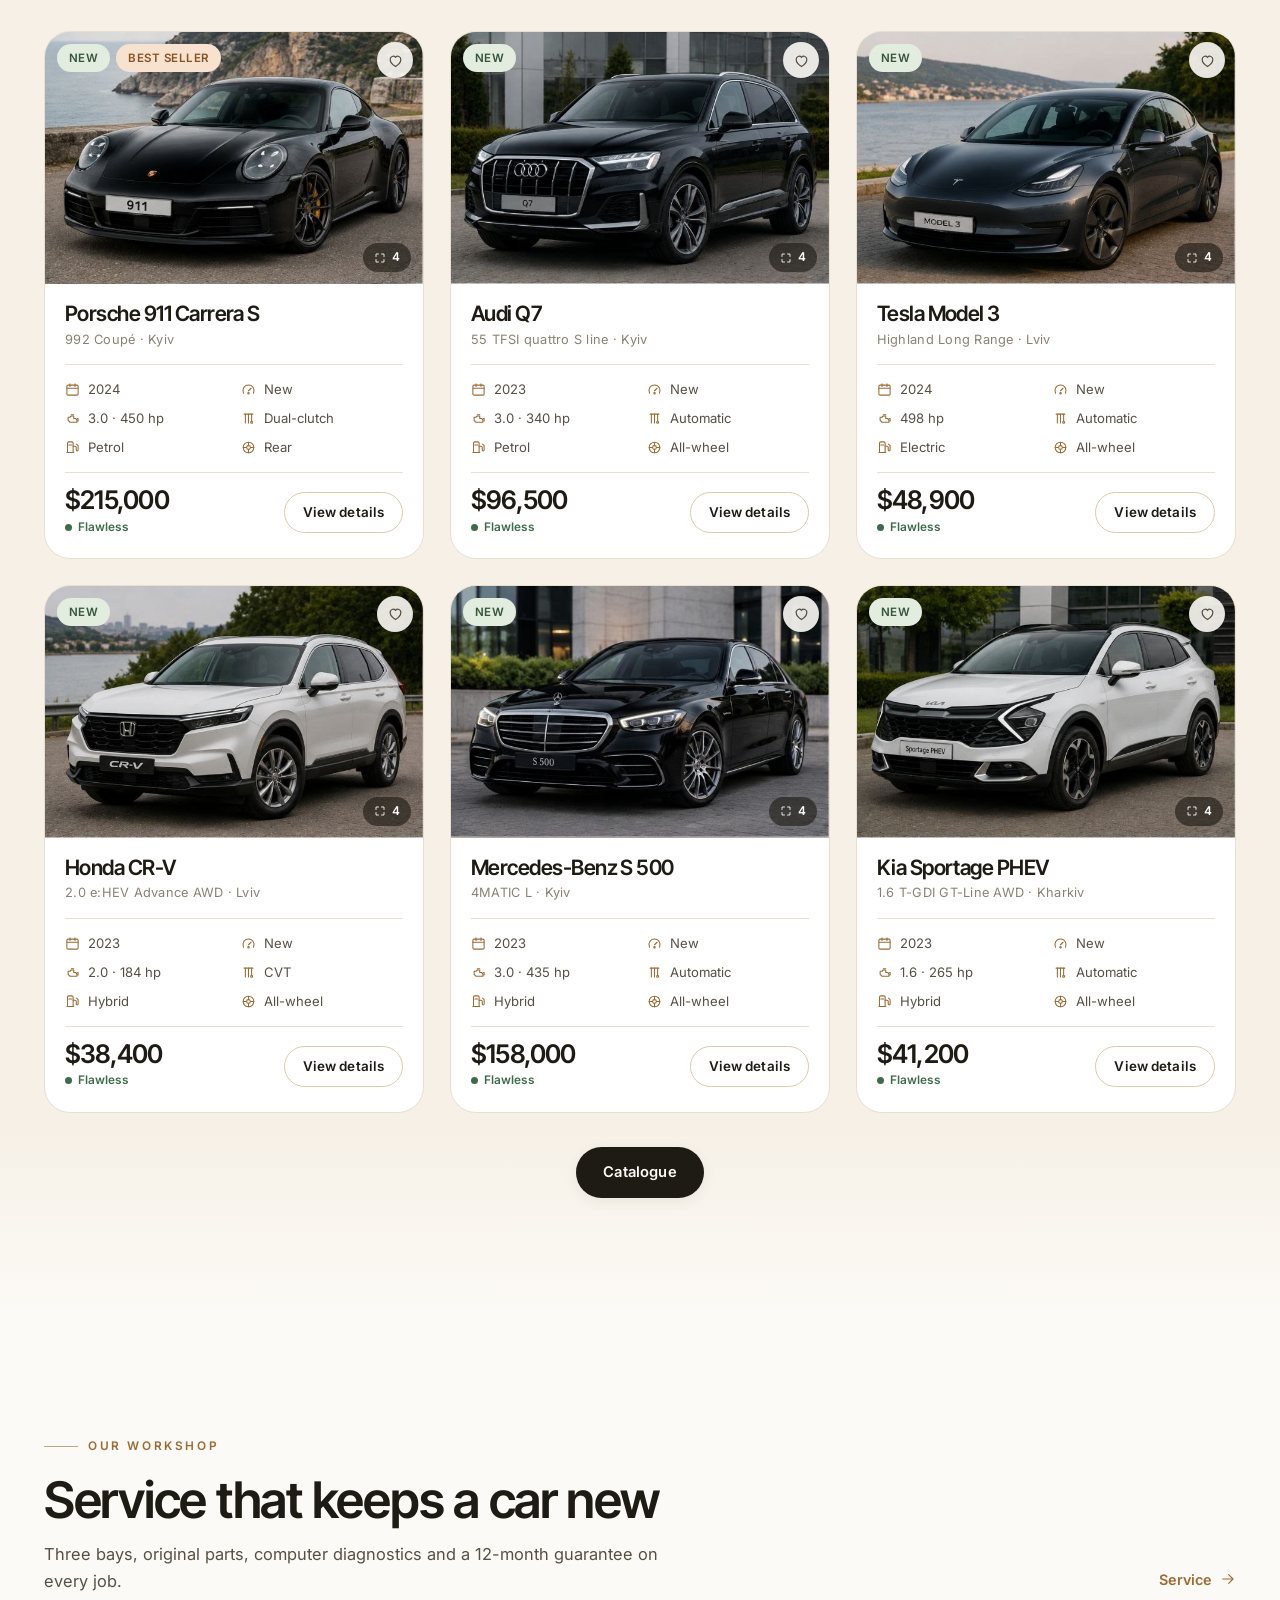
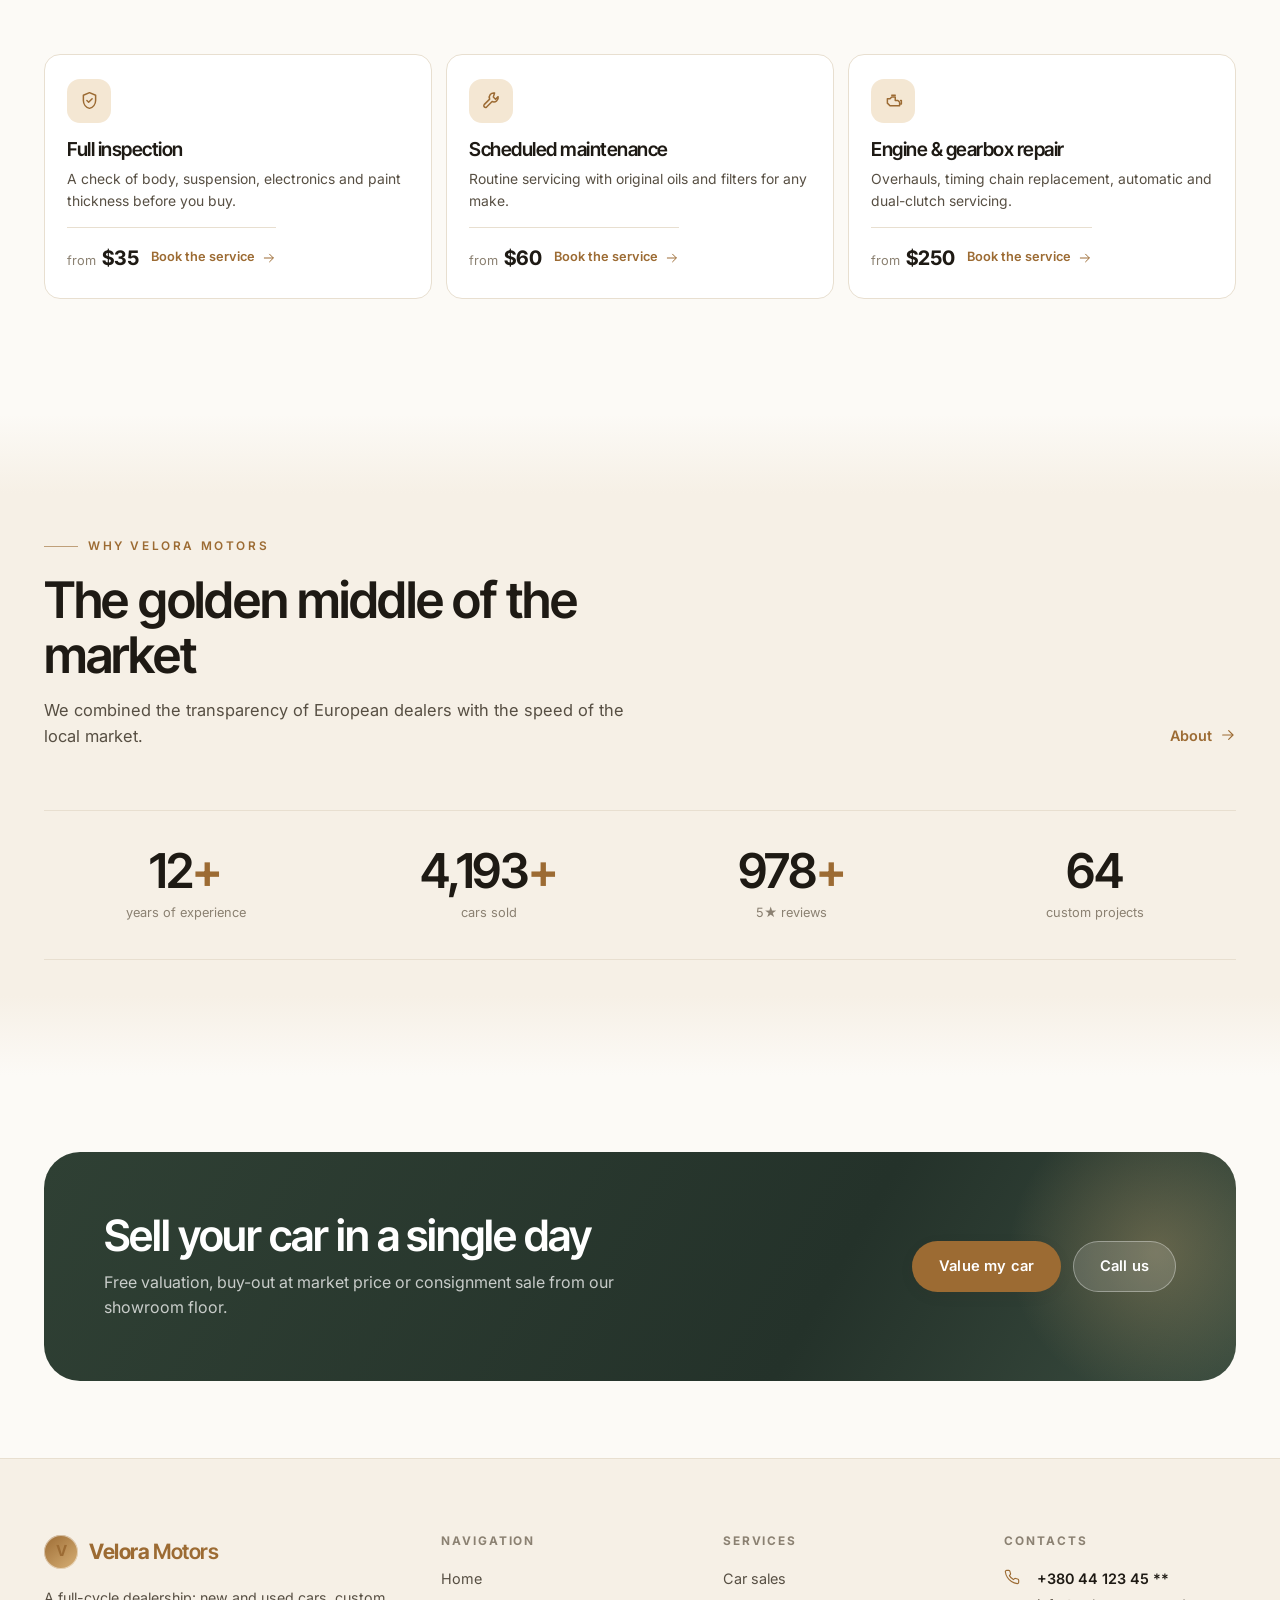
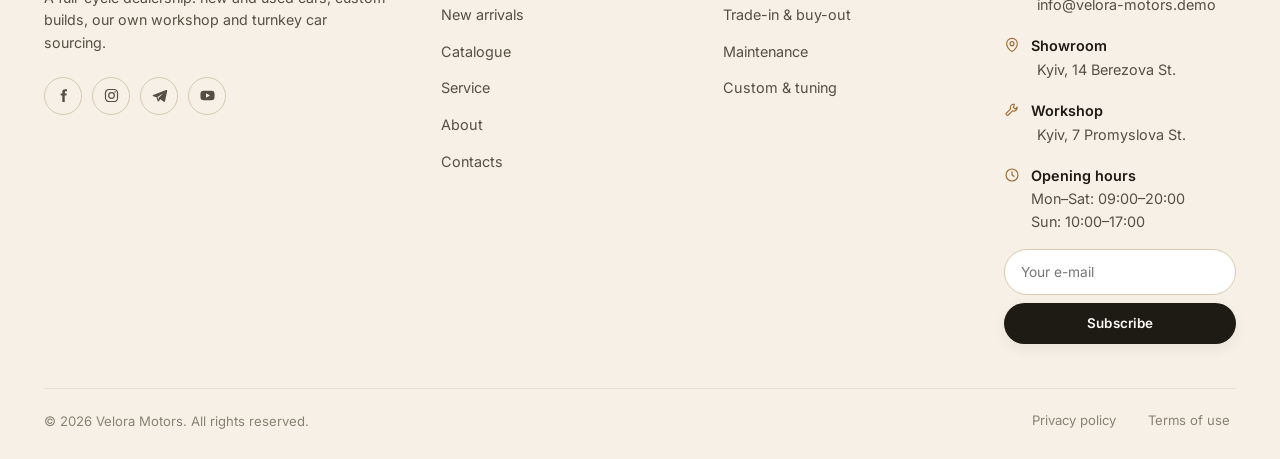
==== commit b0a93b03: "Оптимізація: менші зображення й кешування ассетів Усі 104 фото перестиснуто без зміни роздільності: " ====
--- a/index.html
+++ b/index.html
@@ -11,8 +11,9 @@
 <link rel="preconnect" href="https://fonts.googleapis.com">
 <link rel="preconnect" href="https://fonts.gstatic.com" crossorigin>
 <link href="https://fonts.googleapis.com/css2?family=Inter+Tight:wght@400;500;600;700&family=Inter:wght@400;500;600;700&display=swap" rel="stylesheet">
-<link rel="stylesheet" href="assets/css/style.css?v=23">
-<link rel="stylesheet" href="assets/css/mobile.css?v=23">
+<link rel="preload" as="image" href="assets/img/hero-911.jpg?v=25" fetchpriority="high">
+<link rel="stylesheet" href="assets/css/style.css?v=25">
+<link rel="stylesheet" href="assets/css/mobile.css?v=25">
 </head>
 <body>
 
@@ -73,7 +74,7 @@
       <div class="hero__media">
         <div class="hero__frame">
           <span class="hero__badge">Velora Motors</span>
-          <img src="assets/img/hero-911.jpg?v=23" alt="Porsche 911 GT3 RS" width="1400" height="1102">
+          <img src="assets/img/hero-911.jpg?v=25" alt="Porsche 911 GT3 RS" fetchpriority="high" width="1400" height="1102">
         </div>
         <a class="hero__note hero__note--1" href="showcase.html" data-i18n="hero.tagAero"></a>
         <a class="hero__note hero__note--2" href="catalog.html?brand=Porsche" data-i18n="hero.tagInterior"></a>
@@ -202,14 +203,13 @@
   </section>
 </main>
 
-<script src="assets/js/i18n.js?v=23"></script>
-<script src="assets/js/supabase.js?v=23"></script>
-<script src="assets/js/media.js?v=23"></script>
-<script src="assets/js/seed.js?v=23"></script>
-<script src="assets/js/store.js?v=23"></script>
-<script src="assets/js/layout.js?v=23"></script>
-<script src="assets/js/cars-ui.js?v=23"></script>
-<script src="assets/js/showcase-data.js?v=23"></script>
-<script src="assets/js/home.js?v=23"></script>
+<script src="assets/js/i18n.js?v=25"></script>
+<script src="assets/js/supabase.js?v=25"></script>
+<script src="assets/js/media.js?v=25"></script>
+<script src="assets/js/store.js?v=25"></script>
+<script src="assets/js/layout.js?v=25"></script>
+<script src="assets/js/cars-ui.js?v=25"></script>
+<script src="assets/js/showcase-data.js?v=25"></script>
+<script src="assets/js/home.js?v=25"></script>
 </body>
 </html>
--- a/assets/css/style.css
+++ b/assets/css/style.css
@@ -551,8 +551,10 @@
   border-radius: 50%;
   background: var(--ink);
   color: var(--ink-inv);
-  display: grid;
-  place-items: center;
+  /* саме flex, а не grid: із grid іконка й підпис ставали двома рядками */
+  display: flex;
+  align-items: center;
+  justify-content: center;
   transition: background .25s var(--ease), transform .25s var(--ease);
   justify-self: end;
 }
@@ -1876,9 +1878,16 @@
   .searchbar__panel { grid-template-columns: repeat(2, minmax(0, 1fr)); border-radius: var(--r-lg); padding: 16px; }
   .field { border-right: 0; border-bottom: 1px solid var(--line); padding: 8px 0; }
   .field:nth-of-type(3) { border-bottom: 0; }
-  .searchbar__submit { grid-column: 1 / -1; width: 100%; border-radius: var(--pill); height: 52px; }
+  .searchbar__submit {
+    grid-column: 1 / -1;
+    width: 100%;
+    height: 52px;
+    border-radius: var(--pill);
+    gap: 9px;
+  }
+
   .searchbar__submit:hover { transform: none; }
-  .searchbar__submit::after { content: attr(data-label); font-weight: 600; font-size: .9rem; }
+  .searchbar__submit::after { content: attr(data-label); font-weight: 600; font-size: .95rem; }
 }
 
 @media (max-width: 860px) {
--- a/assets/css/mobile.css
+++ b/assets/css/mobile.css
@@ -453,13 +453,13 @@
     width: 100%;
     height: 50px;
     border-radius: var(--pill);
-    gap: 10px;
+    gap: 9px;
     margin-top: 6px;
   }
 
   .searchbar__submit:hover { transform: none; }
-  .searchbar__submit::after { content: attr(data-label); font-weight: 600; font-size: .9rem; }
-  .searchbar__submit svg { width: 17px; height: 17px; }
+  .searchbar__submit::after { content: attr(data-label); font-weight: 600; font-size: .95rem; }
+  .searchbar__submit svg { width: 18px; height: 18px; flex: none; }
 
   .hero__stats { gap: 16px; margin-top: 22px; }
   .stat__value { font-size: 1.5rem; }
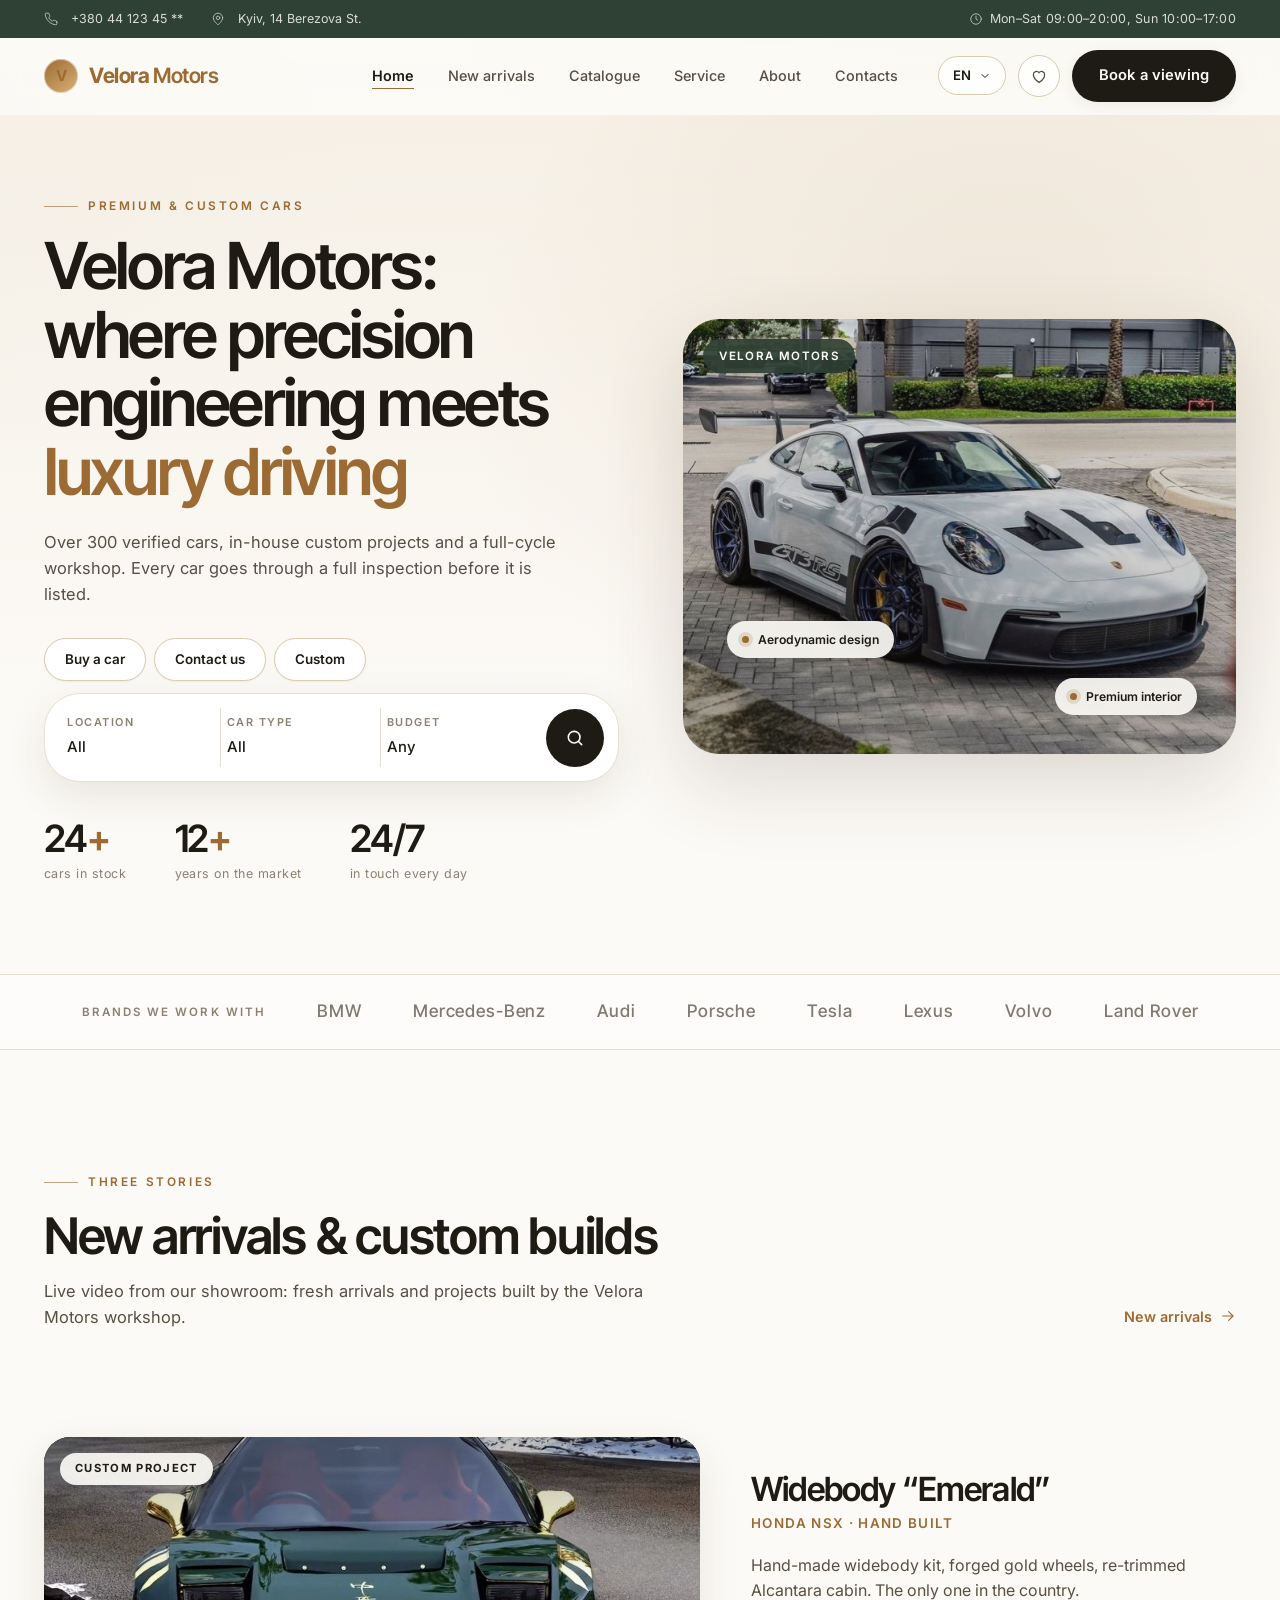
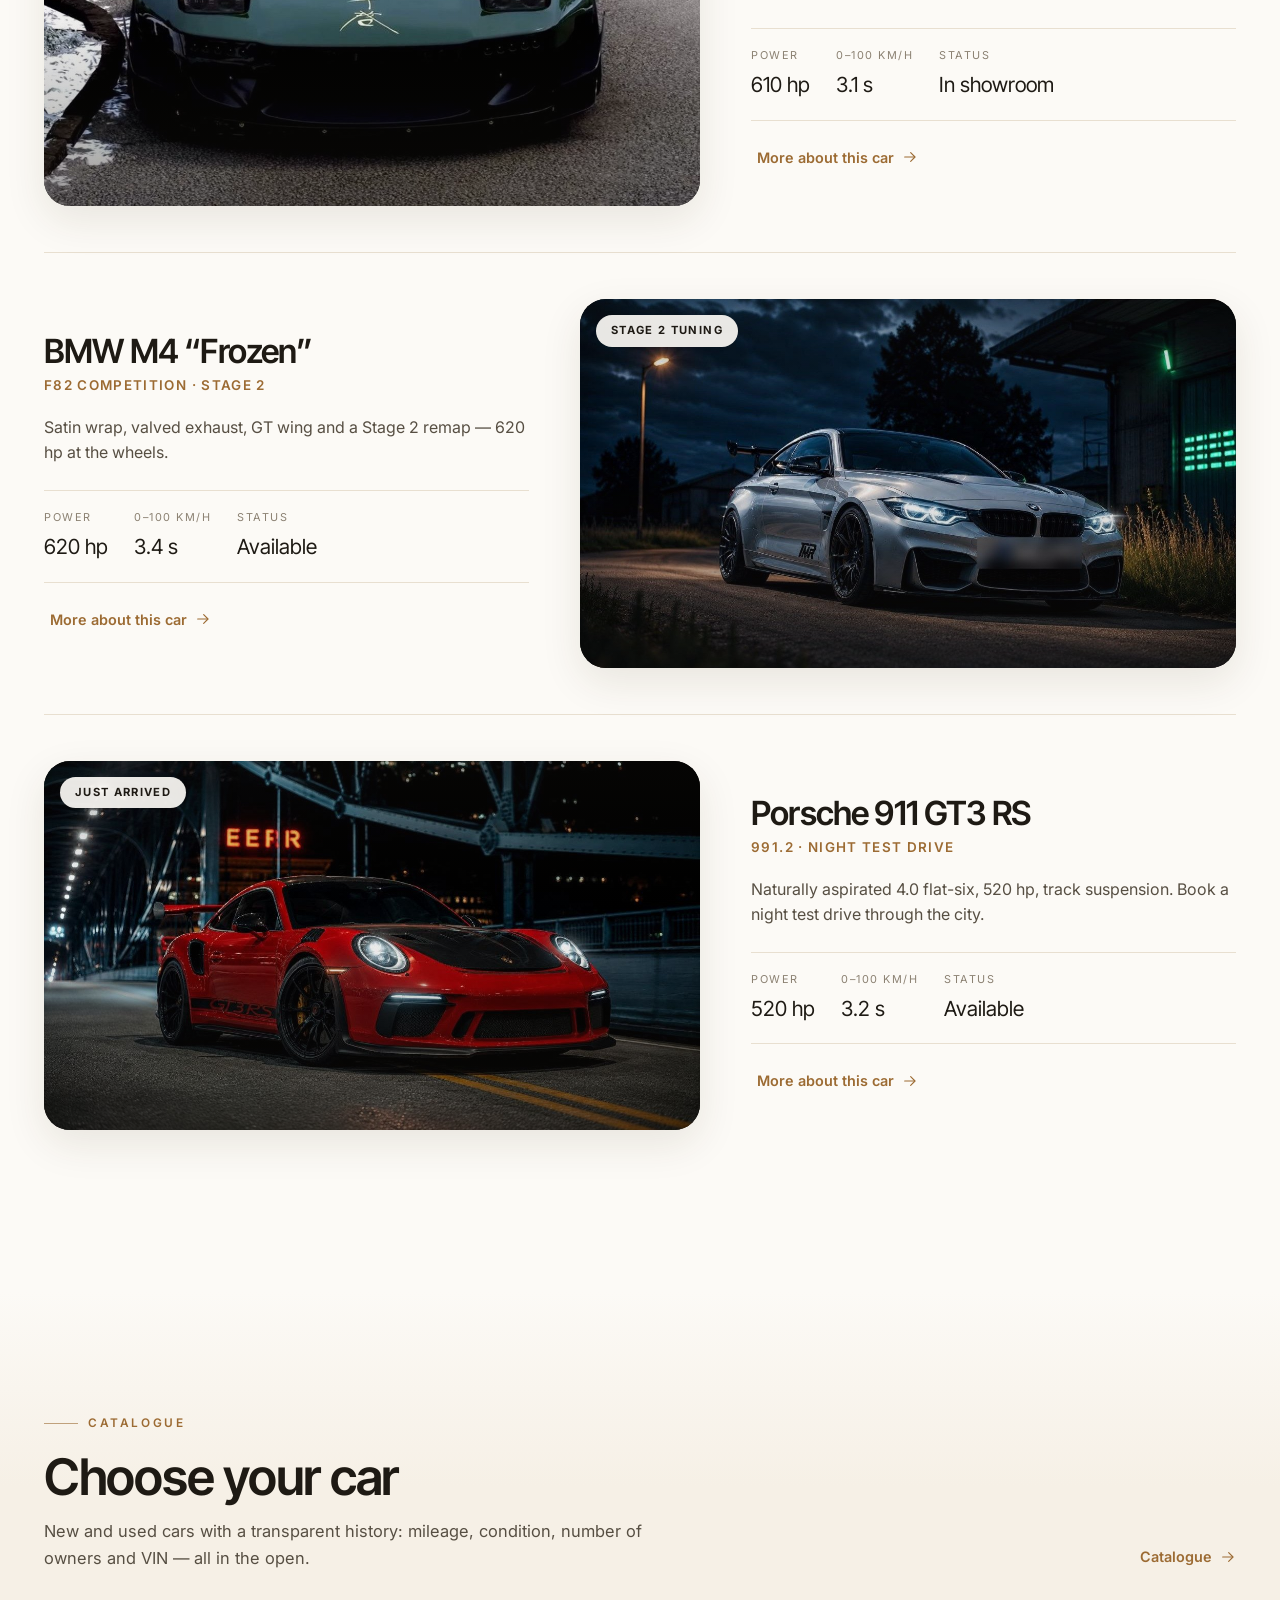
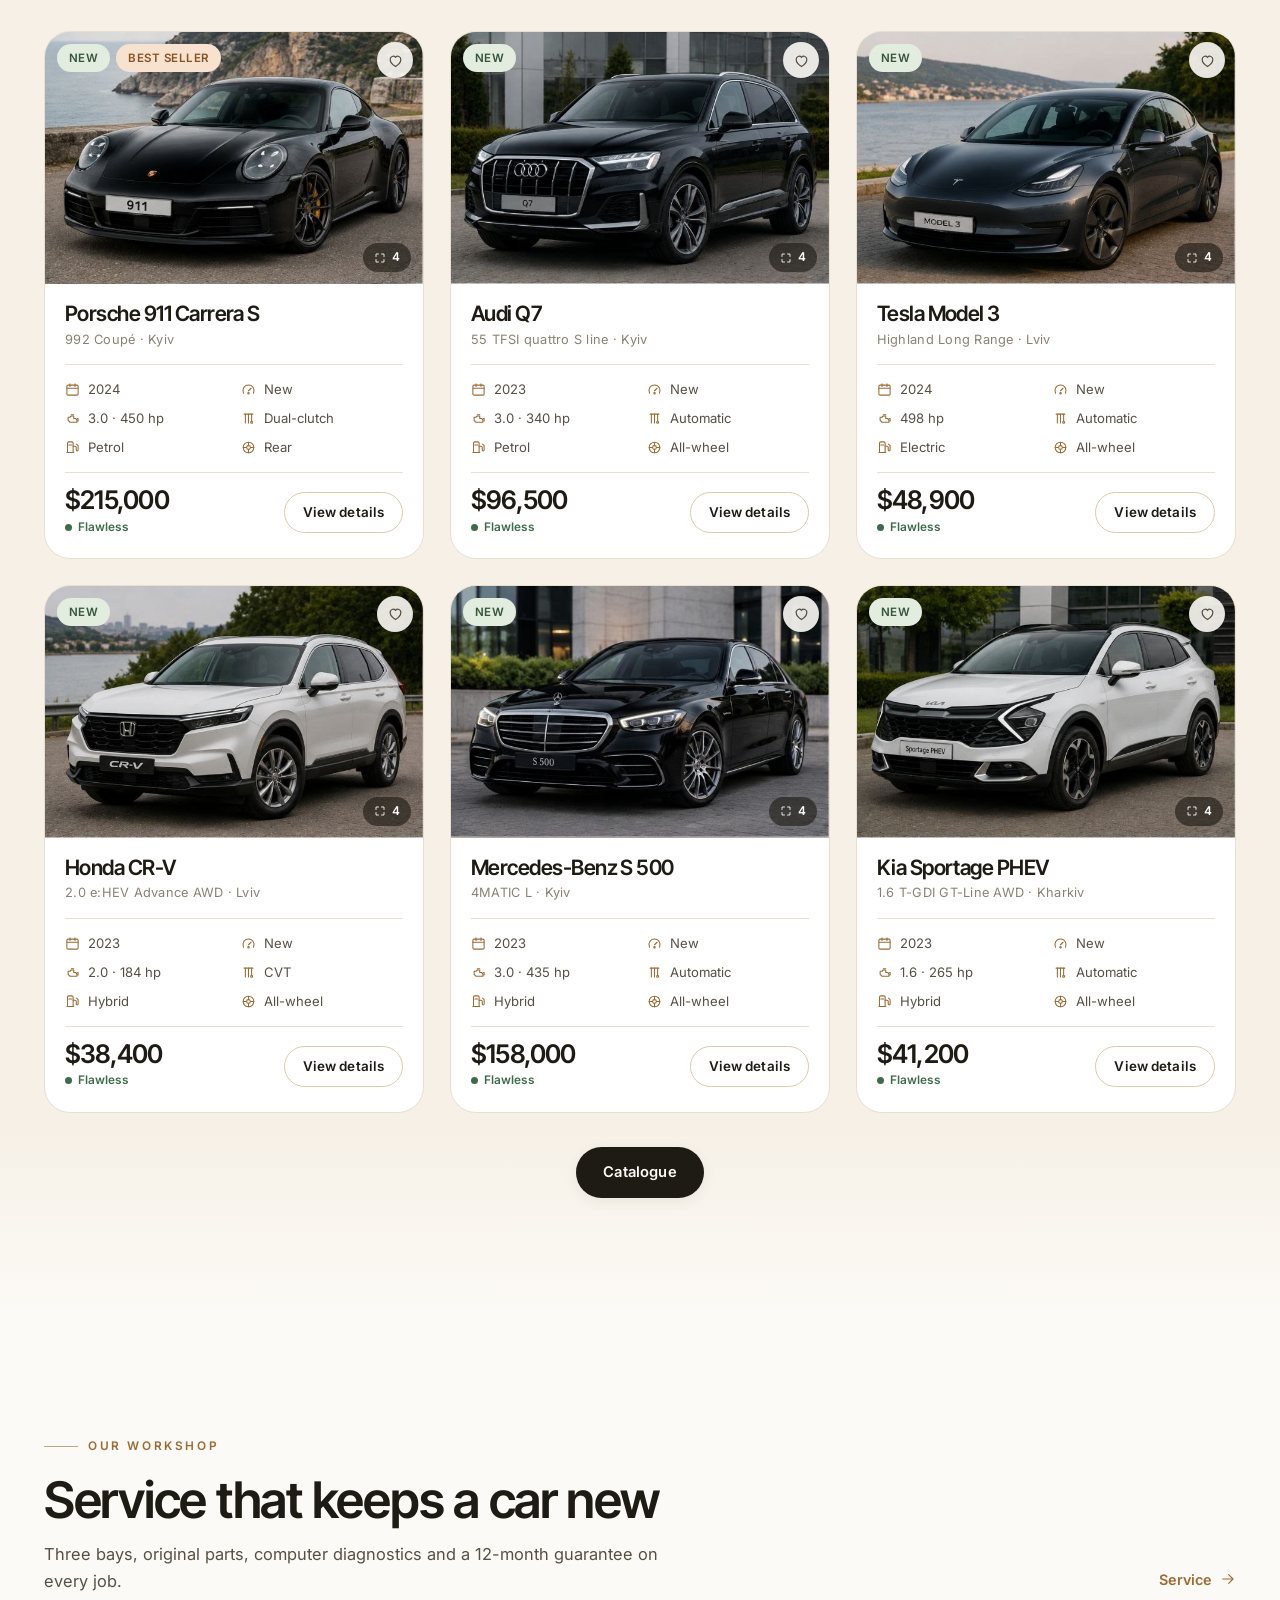
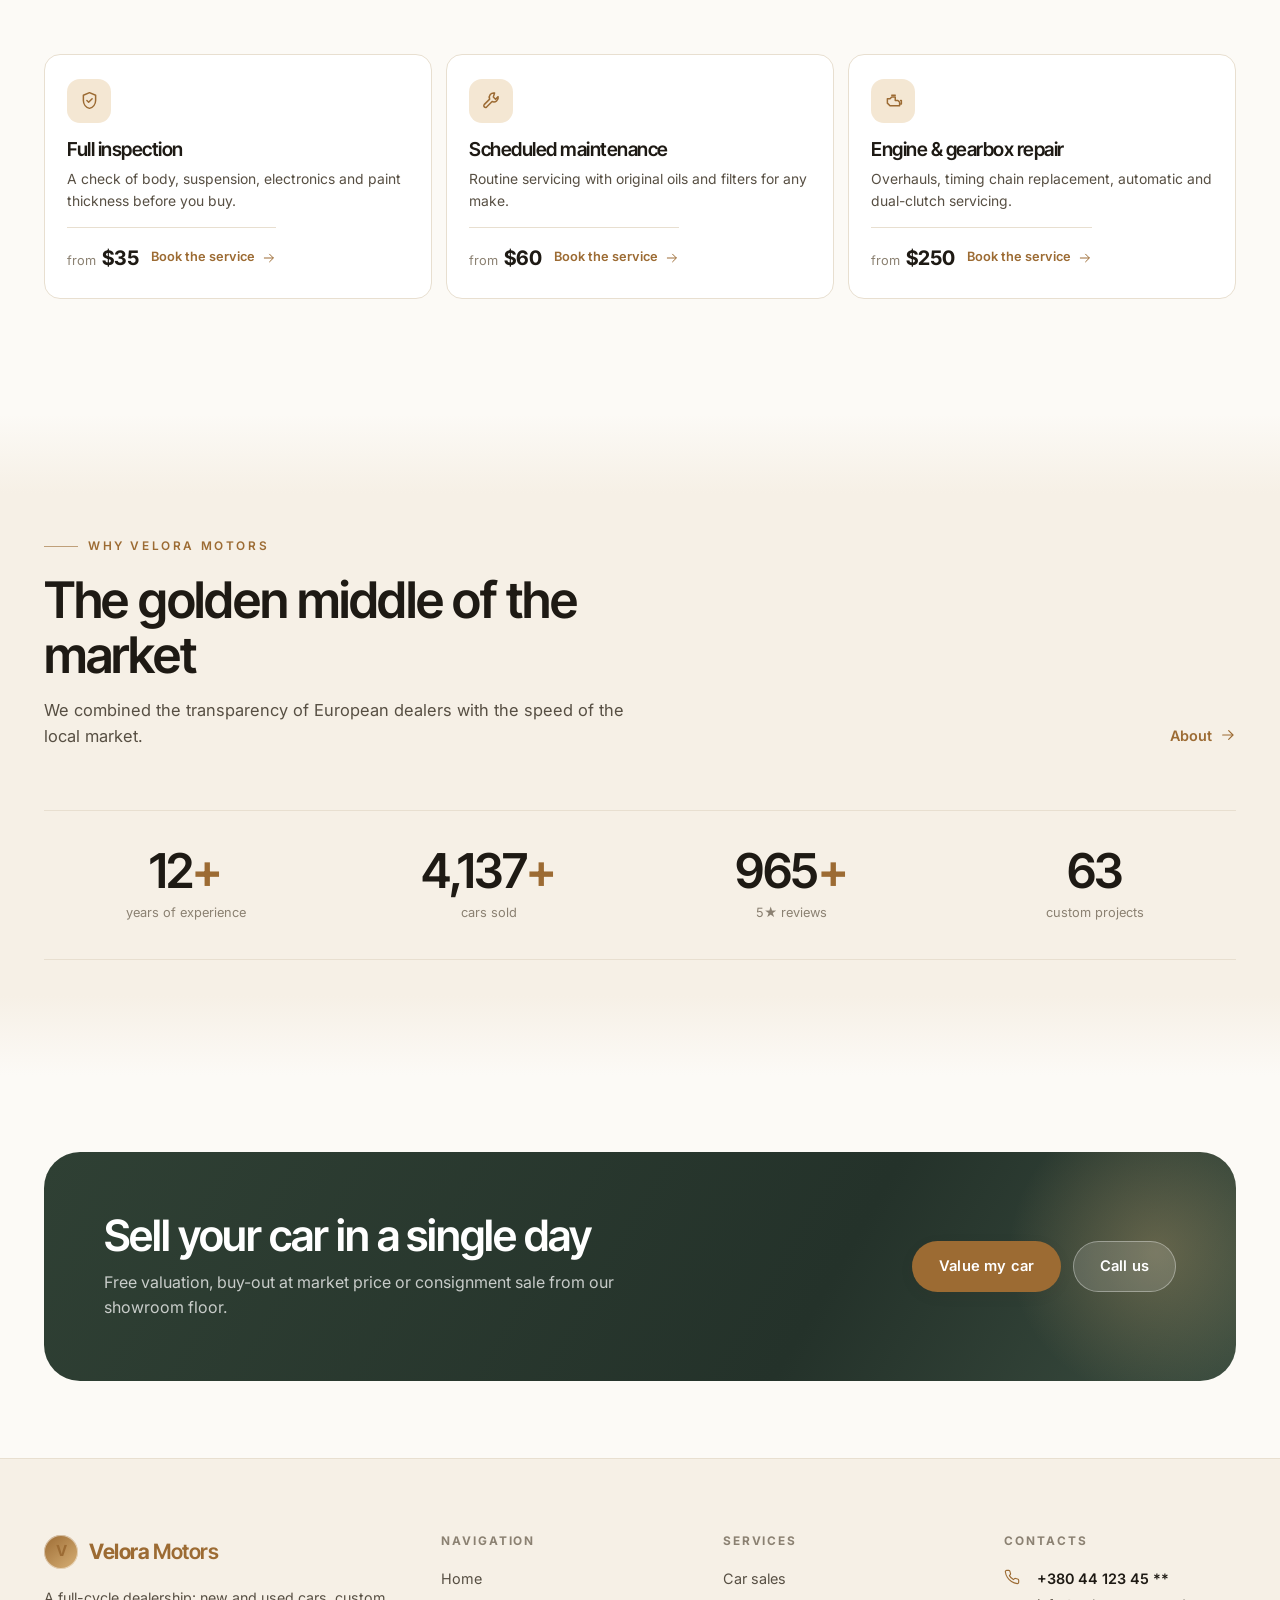
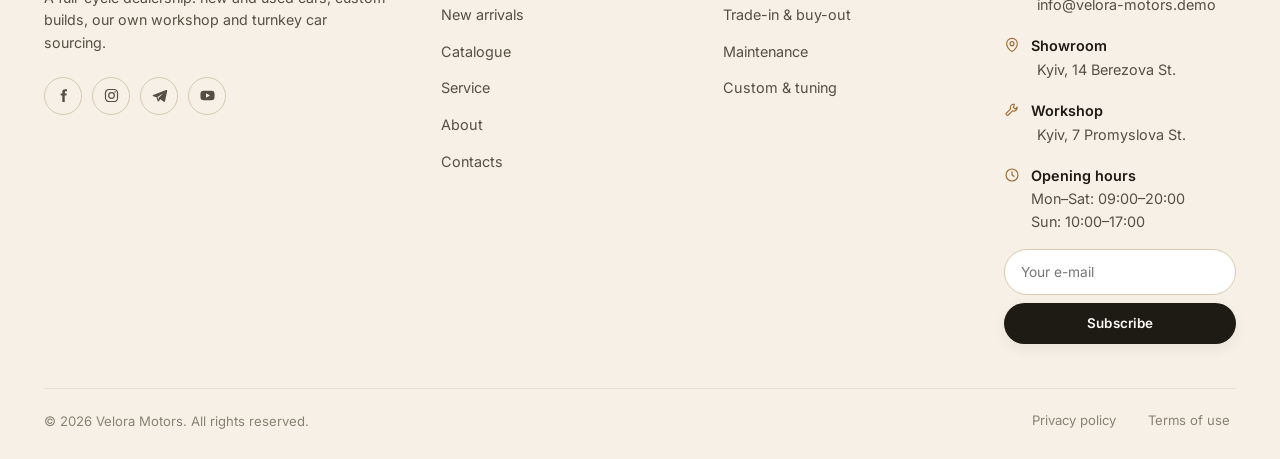
==== commit 24abdfe6: "Міжнародний телефон, валідація форм і безпека Спільний модуль форм: поле телефону з вибором країни (" ====
--- a/index.html
+++ b/index.html
@@ -11,9 +11,9 @@
 <link rel="preconnect" href="https://fonts.googleapis.com">
 <link rel="preconnect" href="https://fonts.gstatic.com" crossorigin>
 <link href="https://fonts.googleapis.com/css2?family=Inter+Tight:wght@400;500;600;700&family=Inter:wght@400;500;600;700&display=swap" rel="stylesheet">
-<link rel="preload" as="image" href="assets/img/hero-911.jpg?v=25" fetchpriority="high">
-<link rel="stylesheet" href="assets/css/style.css?v=25">
-<link rel="stylesheet" href="assets/css/mobile.css?v=25">
+<link rel="preload" as="image" href="assets/img/hero-911.jpg?v=29" fetchpriority="high">
+<link rel="stylesheet" href="assets/css/style.css?v=29">
+<link rel="stylesheet" href="assets/css/mobile.css?v=29">
 </head>
 <body>
 
@@ -74,7 +74,7 @@
       <div class="hero__media">
         <div class="hero__frame">
           <span class="hero__badge">Velora Motors</span>
-          <img src="assets/img/hero-911.jpg?v=25" alt="Porsche 911 GT3 RS" fetchpriority="high" width="1400" height="1102">
+          <img src="assets/img/hero-911.jpg?v=29" alt="Porsche 911 GT3 RS" fetchpriority="high" width="1400" height="1102">
         </div>
         <a class="hero__note hero__note--1" href="showcase.html" data-i18n="hero.tagAero"></a>
         <a class="hero__note hero__note--2" href="catalog.html?brand=Porsche" data-i18n="hero.tagInterior"></a>
@@ -203,13 +203,14 @@
   </section>
 </main>
 
-<script src="assets/js/i18n.js?v=25"></script>
-<script src="assets/js/supabase.js?v=25"></script>
-<script src="assets/js/media.js?v=25"></script>
-<script src="assets/js/store.js?v=25"></script>
-<script src="assets/js/layout.js?v=25"></script>
-<script src="assets/js/cars-ui.js?v=25"></script>
-<script src="assets/js/showcase-data.js?v=25"></script>
-<script src="assets/js/home.js?v=25"></script>
+<script src="assets/js/i18n.js?v=29"></script>
+<script src="assets/js/supabase.js?v=29"></script>
+<script src="assets/js/media.js?v=29"></script>
+<script src="assets/js/store.js?v=29"></script>
+<script src="assets/js/forms.js?v=29"></script>
+<script src="assets/js/layout.js?v=29"></script>
+<script src="assets/js/cars-ui.js?v=29"></script>
+<script src="assets/js/showcase-data.js?v=29"></script>
+<script src="assets/js/home.js?v=29"></script>
 </body>
 </html>
--- a/assets/css/style.css
+++ b/assets/css/style.css
@@ -1691,7 +1691,9 @@
   border-radius: var(--r-lg);
   width: min(1000px, 100%);
   max-height: min(90vh, 900px);
+  max-height: min(90dvh, 900px);
   overflow-y: auto;
+  overscroll-behavior: contain;
   box-shadow: var(--shadow-lg);
   transform: translateY(16px) scale(.98);
   transition: transform .35s var(--ease);
@@ -2875,6 +2877,234 @@
 .sent p { margin: 0; max-width: 34ch; color: rgba(255, 255, 255, .82); font-size: .95rem; }
 .sent .btn { margin-top: 8px; }
 
+/* ==========================================================================
+   Форми: міжнародний телефон, помилки біля полів, підтвердження
+   ========================================================================== */
+
+/* ---------- поле телефону з вибором країни ---------- */
+
+.phone { position: relative; display: flex; align-items: stretch; gap: 8px; }
+
+.phone__country {
+  display: inline-flex;
+  align-items: center;
+  gap: 6px;
+  flex: none;
+  padding: 0 12px;
+  border: 1px solid var(--line);
+  border-radius: var(--pill);
+  background: var(--paper);
+  font: inherit;
+  font-size: .9rem;
+  font-weight: 600;
+  color: var(--ink);
+  cursor: pointer;
+  white-space: nowrap;
+  transition: border-color .2s var(--ease);
+}
+
+.phone__country:hover { border-color: var(--accent); }
+.phone__country:focus-visible { outline: 2px solid var(--accent); outline-offset: 2px; }
+.phone__flag { font-size: 1.15em; line-height: 1; }
+.phone__dial { font-variant-numeric: tabular-nums; }
+
+.phone__caret {
+  width: 0; height: 0;
+  border-left: 4px solid transparent;
+  border-right: 4px solid transparent;
+  border-top: 5px solid currentColor;
+  opacity: .55;
+  transition: transform .2s var(--ease);
+}
+
+.phone.is-open .phone__caret { transform: rotate(180deg); }
+.phone__input { flex: 1 1 auto; min-width: 0; }
+
+.phone__menu {
+  position: absolute;
+  z-index: 30;
+  top: calc(100% + 6px);
+  left: 0;
+  width: min(320px, 100%);
+  max-height: 268px;
+  overflow-y: auto;
+  padding: 6px;
+  background: var(--card);
+  border: 1px solid var(--line);
+  border-radius: var(--r);
+  box-shadow: var(--shadow-md);
+  -webkit-overflow-scrolling: touch;
+}
+
+.phone__option {
+  display: flex;
+  align-items: center;
+  gap: 10px;
+  width: 100%;
+  padding: 9px 10px;
+  border: 0;
+  border-radius: 10px;
+  background: none;
+  font: inherit;
+  font-size: .88rem;
+  color: var(--ink);
+  text-align: left;
+  cursor: pointer;
+}
+
+.phone__option:hover { background: var(--paper-2); }
+.phone__option.is-active { background: var(--accent-soft); font-weight: 600; }
+.phone__name { flex: 1 1 auto; min-width: 0; overflow: hidden; text-overflow: ellipsis; white-space: nowrap; }
+.phone__option .phone__dial { color: var(--ink-3); flex: none; }
+
+/* у темних вікнах запису поле має бути світлим на темному тлі */
+.booking .phone__country {
+  background: rgba(255, 255, 255, .12);
+  border-color: rgba(255, 255, 255, .28);
+  color: #fff;
+}
+
+.booking .phone__country:hover { border-color: rgba(255, 255, 255, .6); }
+
+/* ---------- помилка біля конкретного поля ---------- */
+
+.field-err {
+  display: block;
+  margin-top: 6px;
+  font-size: .8rem;
+  font-weight: 600;
+  line-height: 1.35;
+  color: var(--danger-strong);
+}
+
+.booking .field-err { color: #ffb0a4; }
+
+.carpage__form input.is-err,
+.booking input.is-err,
+.booking textarea.is-err,
+.contactform input.is-err,
+.contactform textarea.is-err,
+.phone__input.is-err {
+  border-color: var(--danger-strong);
+}
+
+.booking input.is-err,
+.booking textarea.is-err { border-color: #ff9d92; }
+
+/* ---------- помітна помилка сервера ---------- */
+
+.form-alert {
+  display: block;
+  margin: 4px 0 12px;
+  padding: 12px 16px;
+  border-radius: var(--r-sm);
+  background: var(--danger-soft);
+  border: 1px solid var(--danger-strong);
+  color: var(--danger-strong);
+  font-size: .88rem;
+  font-weight: 600;
+}
+
+.booking .form-alert {
+  background: rgba(255, 120, 100, .16);
+  border-color: rgba(255, 157, 146, .7);
+  color: #ffd3cd;
+}
+
+.btn.is-busy { opacity: .75; cursor: progress; }
+
+/* ---------- підтвердження після відправки ---------- */
+
+.okmodal {
+  position: fixed;
+  inset: 0;
+  z-index: 200;
+  display: grid;
+  place-items: center;
+  padding: 20px;
+  background: rgba(30, 26, 20, .62);
+  backdrop-filter: blur(8px);
+  opacity: 0;
+  visibility: hidden;
+  transition: opacity .28s var(--ease), visibility .28s;
+}
+
+.okmodal.is-open { opacity: 1; visibility: visible; }
+
+.okmodal__card {
+  width: min(420px, 100%);
+  padding: clamp(30px, 6vw, 44px) clamp(22px, 5vw, 36px) clamp(24px, 5vw, 34px);
+  border-radius: var(--r-lg);
+  background: var(--forest);
+  color: #fff;
+  text-align: center;
+  box-shadow: var(--shadow-lg);
+  transform: translateY(18px) scale(.94);
+  transition: transform .34s var(--ease);
+}
+
+.okmodal.is-open .okmodal__card { transform: none; }
+
+.okmodal__mark {
+  display: block;
+  width: 84px; height: 84px;
+  margin: 0 auto 18px;
+}
+
+.okmodal__mark svg { width: 100%; height: 100%; overflow: visible; }
+
+.okmodal__mark circle {
+  fill: none;
+  stroke: rgba(255, 255, 255, .45);
+  stroke-width: 3;
+  stroke-dasharray: 151;
+  stroke-dashoffset: 151;
+}
+
+.okmodal__mark path {
+  fill: none;
+  stroke: #fff;
+  stroke-width: 4.5;
+  stroke-linecap: round;
+  stroke-linejoin: round;
+  stroke-dasharray: 40;
+  stroke-dashoffset: 40;
+}
+
+.okmodal.is-open .okmodal__mark circle { animation: okRing .5s var(--ease) .1s forwards; }
+.okmodal.is-open .okmodal__mark path { animation: okTick .4s var(--ease) .45s forwards; }
+
+@keyframes okRing { to { stroke-dashoffset: 0; } }
+@keyframes okTick { to { stroke-dashoffset: 0; } }
+
+.okmodal__title {
+  font-family: var(--display);
+  font-size: clamp(1.4rem, 5vw, 1.85rem);
+  line-height: 1.2;
+  margin: 0 0 10px;
+}
+
+.okmodal__text {
+  margin: 0 0 22px;
+  font-size: .96rem;
+  line-height: 1.55;
+  color: rgba(255, 255, 255, .84);
+}
+
+.okmodal__btn { min-width: 150px; }
+
+@media (max-width: 480px) {
+  .phone { flex-wrap: nowrap; }
+  .phone__country { padding: 0 10px; font-size: .85rem; }
+  .phone__menu { width: 100%; max-height: 52vh; }
+  .okmodal__card { width: 100%; }
+}
+
+@media (prefers-reduced-motion: reduce) {
+  .okmodal__mark circle,
+  .okmodal__mark path { animation: none !important; stroke-dashoffset: 0 !important; }
+}
+
 /* заголовок форми тест-драйву */
 .carpage__formhead {
   display: flex;
--- a/assets/css/mobile.css
+++ b/assets/css/mobile.css
@@ -424,7 +424,9 @@
   .hero { padding: 18px 0 30px; }
   .hero__grid { gap: 22px; }
   .hero__media { max-width: 100%; }
-  .hero__frame { border-radius: 22px; aspect-ratio: 4 / 3; }
+  /* пропорція така сама, як у самого фото (1400x1102), тому авто
+     видно цілком — нічого не обрізається і нічого не розтягується */
+  .hero__frame { border-radius: 22px; aspect-ratio: 4 / 3.15; }
   .hero__note { font-size: .68rem; padding: 6px 11px; }
   .hero__note--1 { left: 10px; bottom: 16%; }
   .hero__note--2 { right: 10px; bottom: 6%; }
@@ -557,9 +559,16 @@
 
   .booking--modal {
     border-radius: 24px 24px 0 0;
+    /* саме dvh: 88vh на телефоні рахується від висоти БЕЗ адресного рядка,
+       тому верх картки (із заголовком) виїжджав за екран */
     max-height: 88vh;
-    padding: 34px 18px calc(20px + env(safe-area-inset-bottom, 0px));
-  }
+    max-height: 88dvh;
+    padding: 30px 18px calc(20px + env(safe-area-inset-bottom, 0px));
+    overscroll-behavior: contain;
+  }
+
+  /* заголовок не має заповзати під кнопку закриття */
+  .booking--modal h2 { padding-right: 52px; }
 
   .modal__box--form .modal__close { top: 10px; right: 20px; width: 38px; height: 38px; }
 
@@ -595,7 +604,15 @@
 
 /* пейзажна орієнтація телефона */
 @media (max-width: 860px) and (orientation: landscape) {
-  .hero__frame { aspect-ratio: 16 / 9; }
+  /* у горизонтальній орієнтації 16/9 зрізало дах і колеса.
+     Лишаємо пропорцію фото, а компактність тримаємо через висоту. */
+  .hero__frame {
+    aspect-ratio: 4 / 3.15;
+    max-height: 66vh;
+    max-height: 66dvh;
+    width: auto;
+    margin-inline: auto;
+  }
   .grid { grid-template-columns: repeat(2, minmax(0, 1fr)); }
   .carpage { grid-template-columns: minmax(0, 1.2fr) minmax(0, .8fr); }
 }
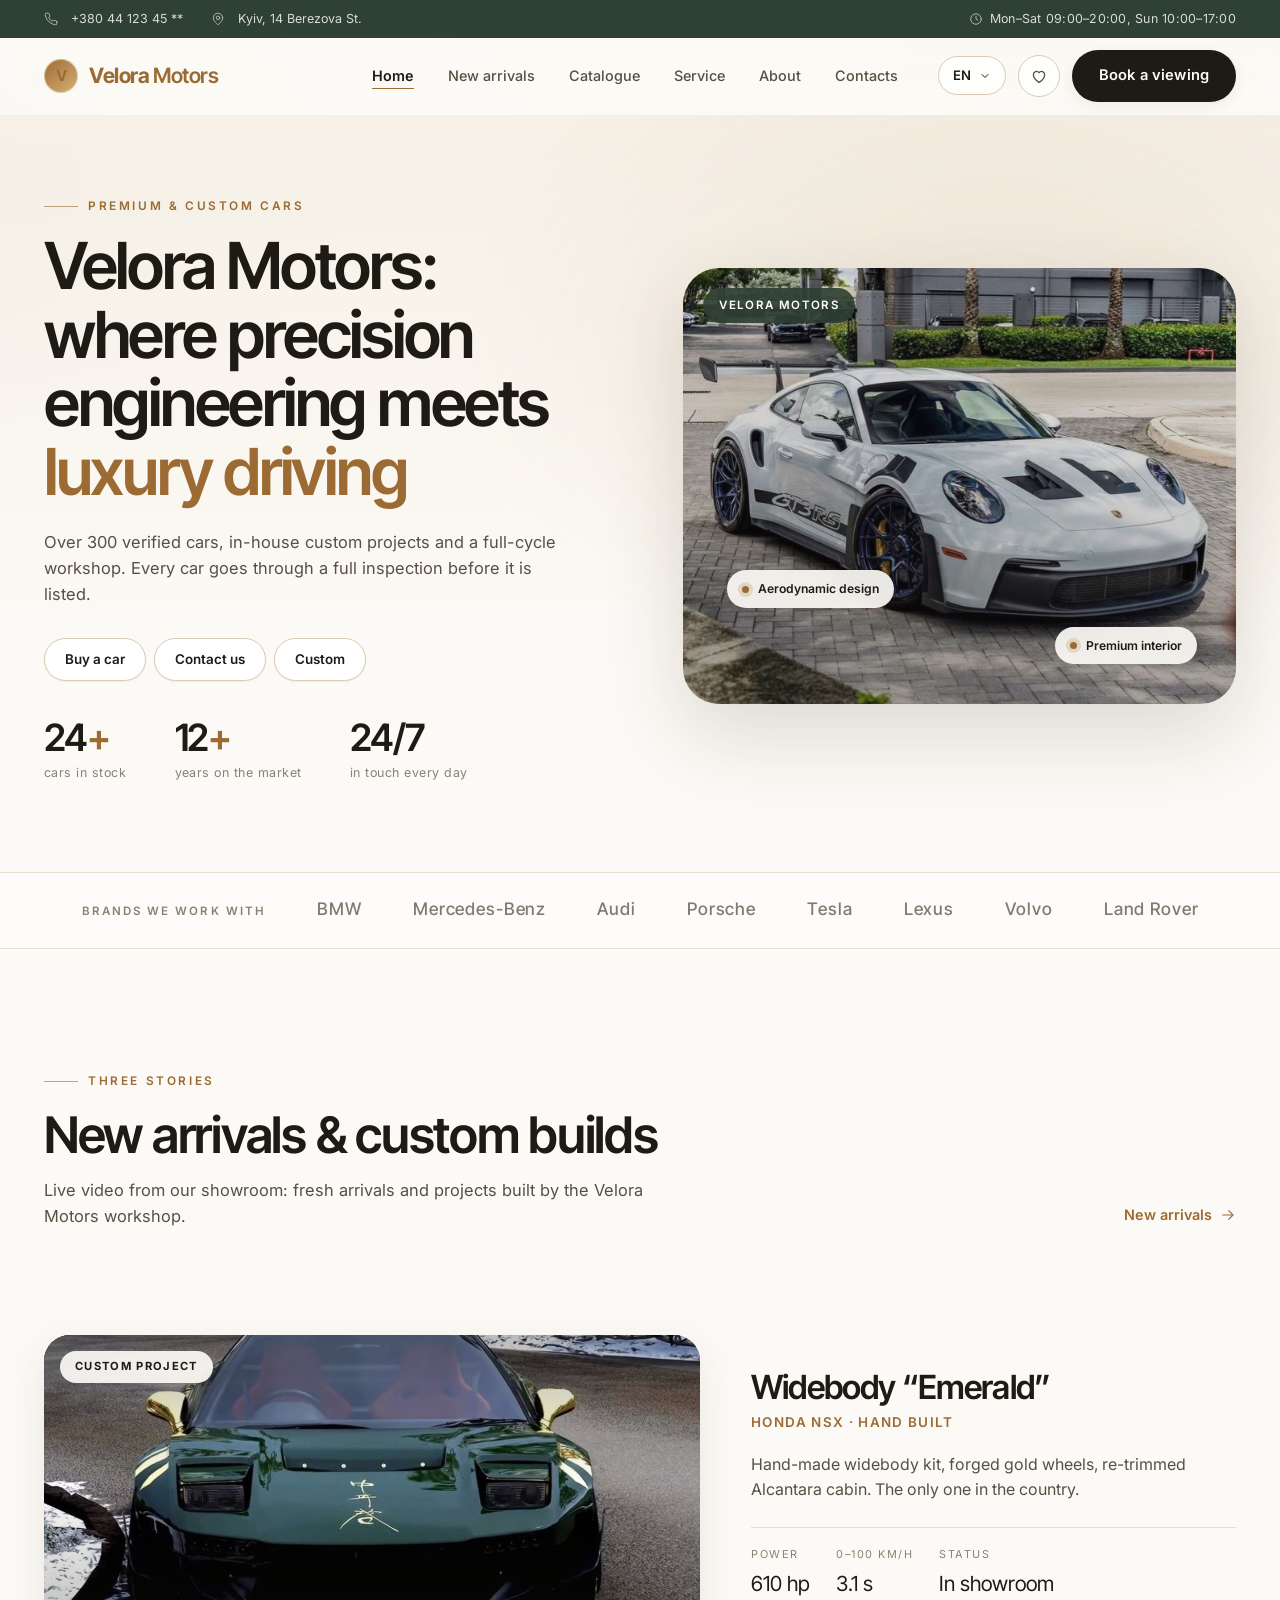
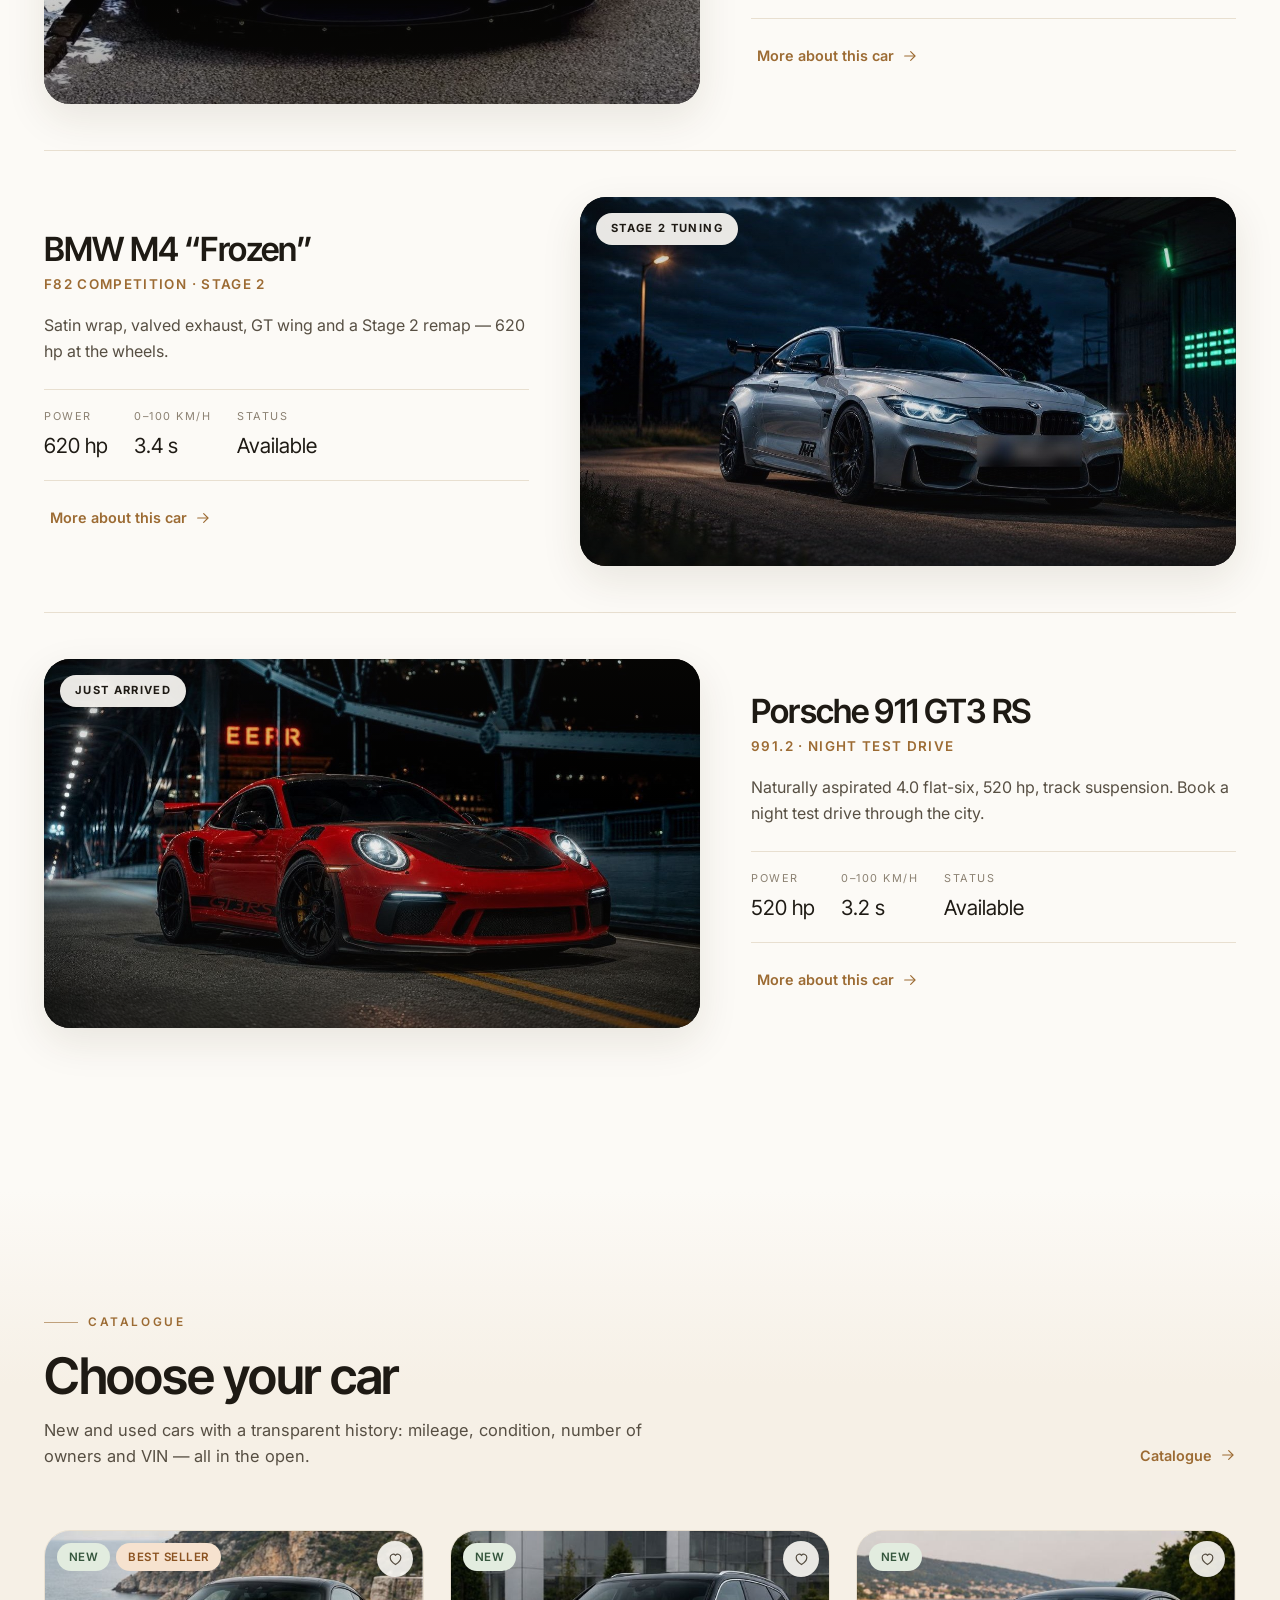
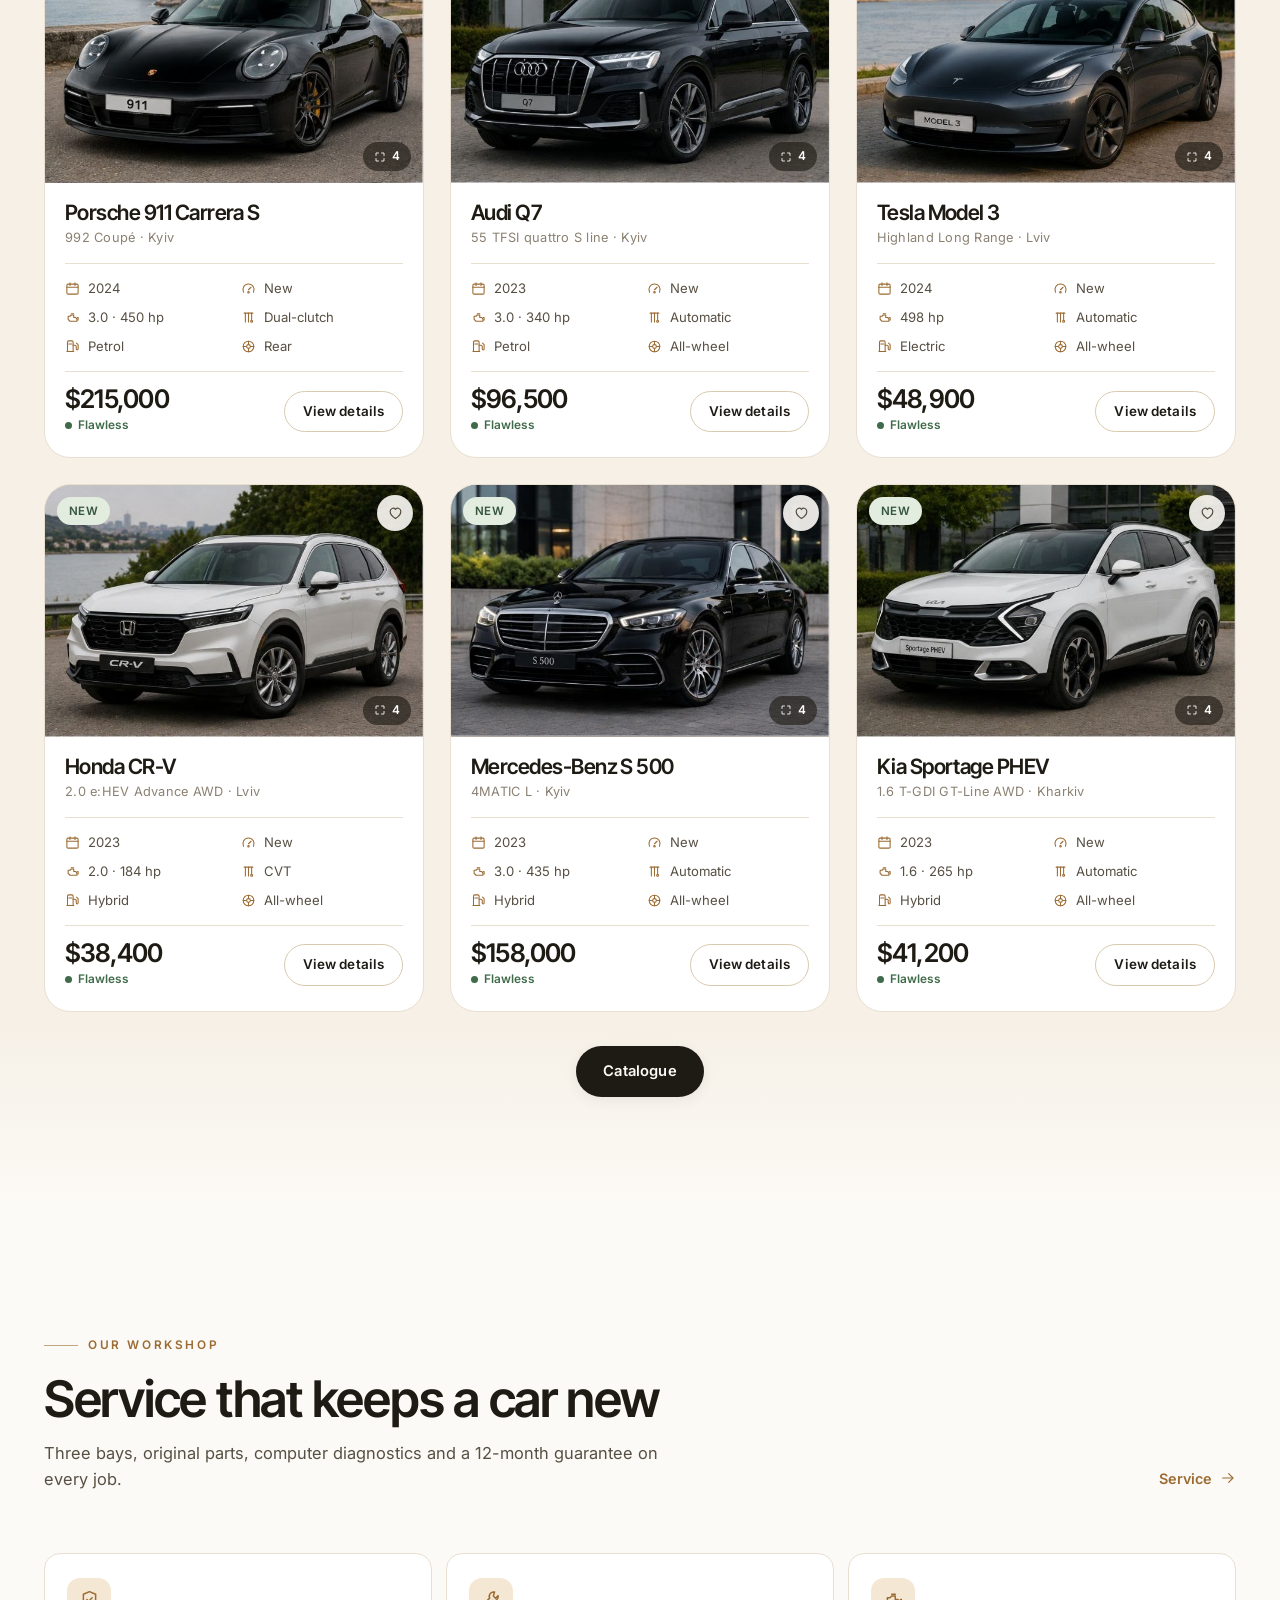
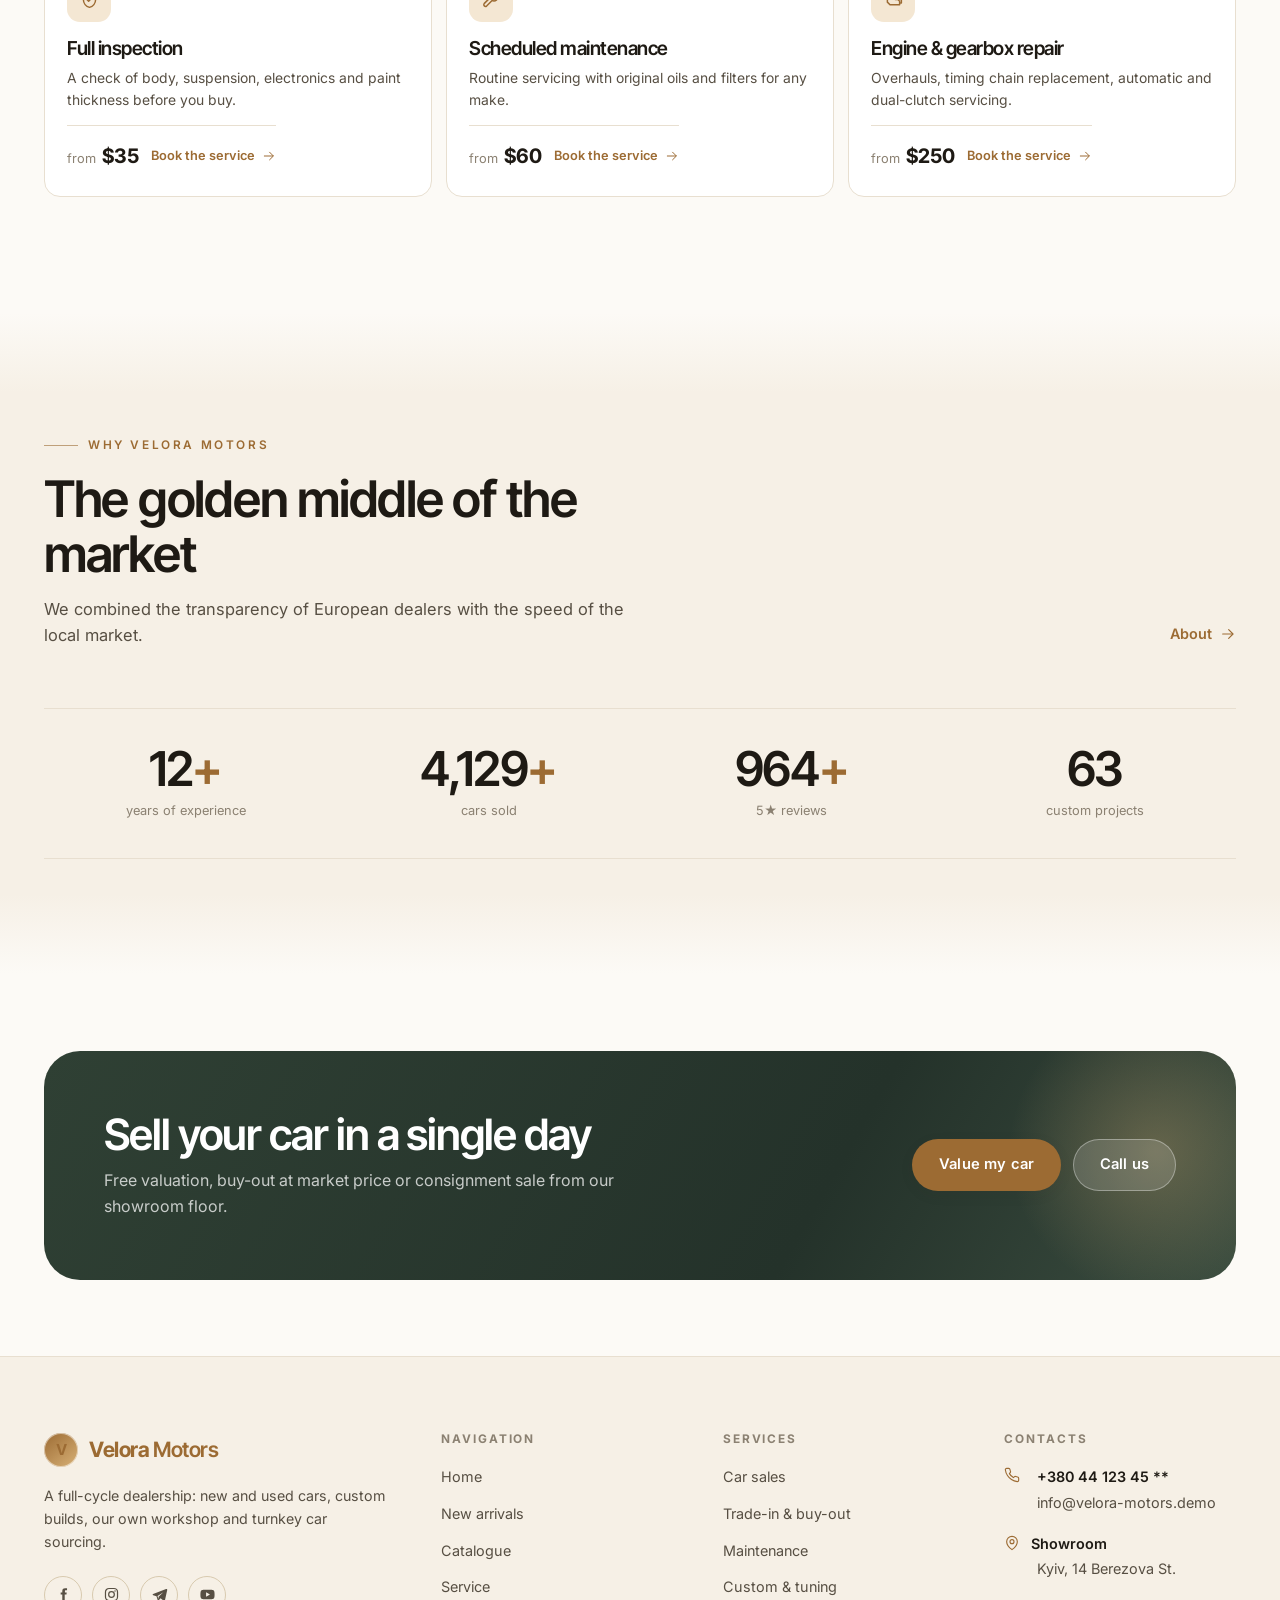
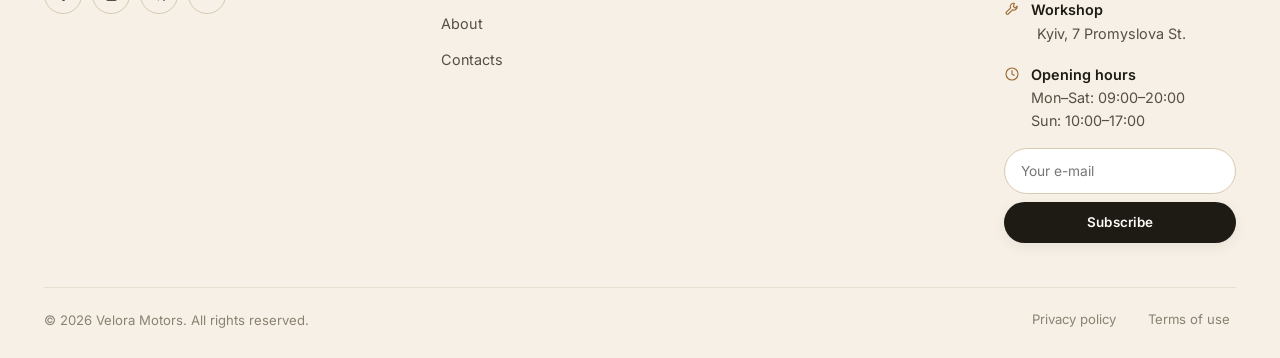
==== commit 174cd3fa: "Підбір авто перенесено з головної в каталог Блок «Місто / Тип кузова / Бюджет» тепер угорі каталогу " ====
--- a/index.html
+++ b/index.html
@@ -11,9 +11,9 @@
 <link rel="preconnect" href="https://fonts.googleapis.com">
 <link rel="preconnect" href="https://fonts.gstatic.com" crossorigin>
 <link href="https://fonts.googleapis.com/css2?family=Inter+Tight:wght@400;500;600;700&family=Inter:wght@400;500;600;700&display=swap" rel="stylesheet">
-<link rel="preload" as="image" href="assets/img/hero-911.jpg?v=29" fetchpriority="high">
-<link rel="stylesheet" href="assets/css/style.css?v=29">
-<link rel="stylesheet" href="assets/css/mobile.css?v=29">
+<link rel="preload" as="image" href="assets/img/hero-911.jpg?v=30" fetchpriority="high">
+<link rel="stylesheet" href="assets/css/style.css?v=30">
+<link rel="stylesheet" href="assets/css/mobile.css?v=30">
 </head>
 <body>
 
@@ -30,30 +30,13 @@
         </h1>
         <p class="lead hero__lead" data-i18n="hero.lead"></p>
 
-        <form class="searchbar" id="heroSearch">
+        <nav class="searchbar searchbar--links">
           <div class="searchbar__tabs">
             <a class="searchbar__tab is-active" href="catalog.html" data-i18n="hero.tabBuy"></a>
             <a class="searchbar__tab" href="contacts.html" data-i18n="hero.tabContact"></a>
             <a class="searchbar__tab" href="showcase.html" data-i18n="hero.tabCustom"></a>
           </div>
-          <div class="searchbar__panel">
-            <label class="field">
-              <span class="field__label" data-i18n="hero.city"></span>
-              <select id="heroCity"></select>
-            </label>
-            <label class="field">
-              <span class="field__label" data-i18n="hero.type"></span>
-              <select id="heroBody"></select>
-            </label>
-            <label class="field">
-              <span class="field__label" data-i18n="hero.budget"></span>
-              <select id="heroBudget"></select>
-            </label>
-            <button class="searchbar__submit" type="submit" data-i18n-aria="hero.searchAria" data-label="Search">
-              <svg><use href="#i-search"/></svg>
-            </button>
-          </div>
-        </form>
+        </nav>
 
         <div class="hero__stats">
           <div class="stat">
@@ -74,7 +57,7 @@
       <div class="hero__media">
         <div class="hero__frame">
           <span class="hero__badge">Velora Motors</span>
-          <img src="assets/img/hero-911.jpg?v=29" alt="Porsche 911 GT3 RS" fetchpriority="high" width="1400" height="1102">
+          <img src="assets/img/hero-911.jpg?v=30" alt="Porsche 911 GT3 RS" fetchpriority="high" width="1400" height="1102">
         </div>
         <a class="hero__note hero__note--1" href="showcase.html" data-i18n="hero.tagAero"></a>
         <a class="hero__note hero__note--2" href="catalog.html?brand=Porsche" data-i18n="hero.tagInterior"></a>
@@ -203,14 +186,14 @@
   </section>
 </main>
 
-<script src="assets/js/i18n.js?v=29"></script>
-<script src="assets/js/supabase.js?v=29"></script>
-<script src="assets/js/media.js?v=29"></script>
-<script src="assets/js/store.js?v=29"></script>
-<script src="assets/js/forms.js?v=29"></script>
-<script src="assets/js/layout.js?v=29"></script>
-<script src="assets/js/cars-ui.js?v=29"></script>
-<script src="assets/js/showcase-data.js?v=29"></script>
-<script src="assets/js/home.js?v=29"></script>
+<script src="assets/js/i18n.js?v=30"></script>
+<script src="assets/js/supabase.js?v=30"></script>
+<script src="assets/js/media.js?v=30"></script>
+<script src="assets/js/store.js?v=30"></script>
+<script src="assets/js/forms.js?v=30"></script>
+<script src="assets/js/layout.js?v=30"></script>
+<script src="assets/js/cars-ui.js?v=30"></script>
+<script src="assets/js/showcase-data.js?v=30"></script>
+<script src="assets/js/home.js?v=30"></script>
 </body>
 </html>
--- a/assets/css/style.css
+++ b/assets/css/style.css
@@ -497,6 +497,13 @@
   color: var(--accent);
   transform: translateY(-1px);
 }
+
+/* блок підбору в каталозі: та сама картка, лише з відступом під панель фільтрів */
+.searchbar--catalog { margin-bottom: clamp(14px, 2vw, 20px); }
+
+/* на головній лишились самі посилання — без картки їм потрібен нижній відступ */
+.searchbar--links .searchbar__tabs { margin-bottom: 0; }
+.searchbar--links { margin-bottom: clamp(20px, 3vw, 34px); }
 
 .searchbar__panel {
   display: grid;
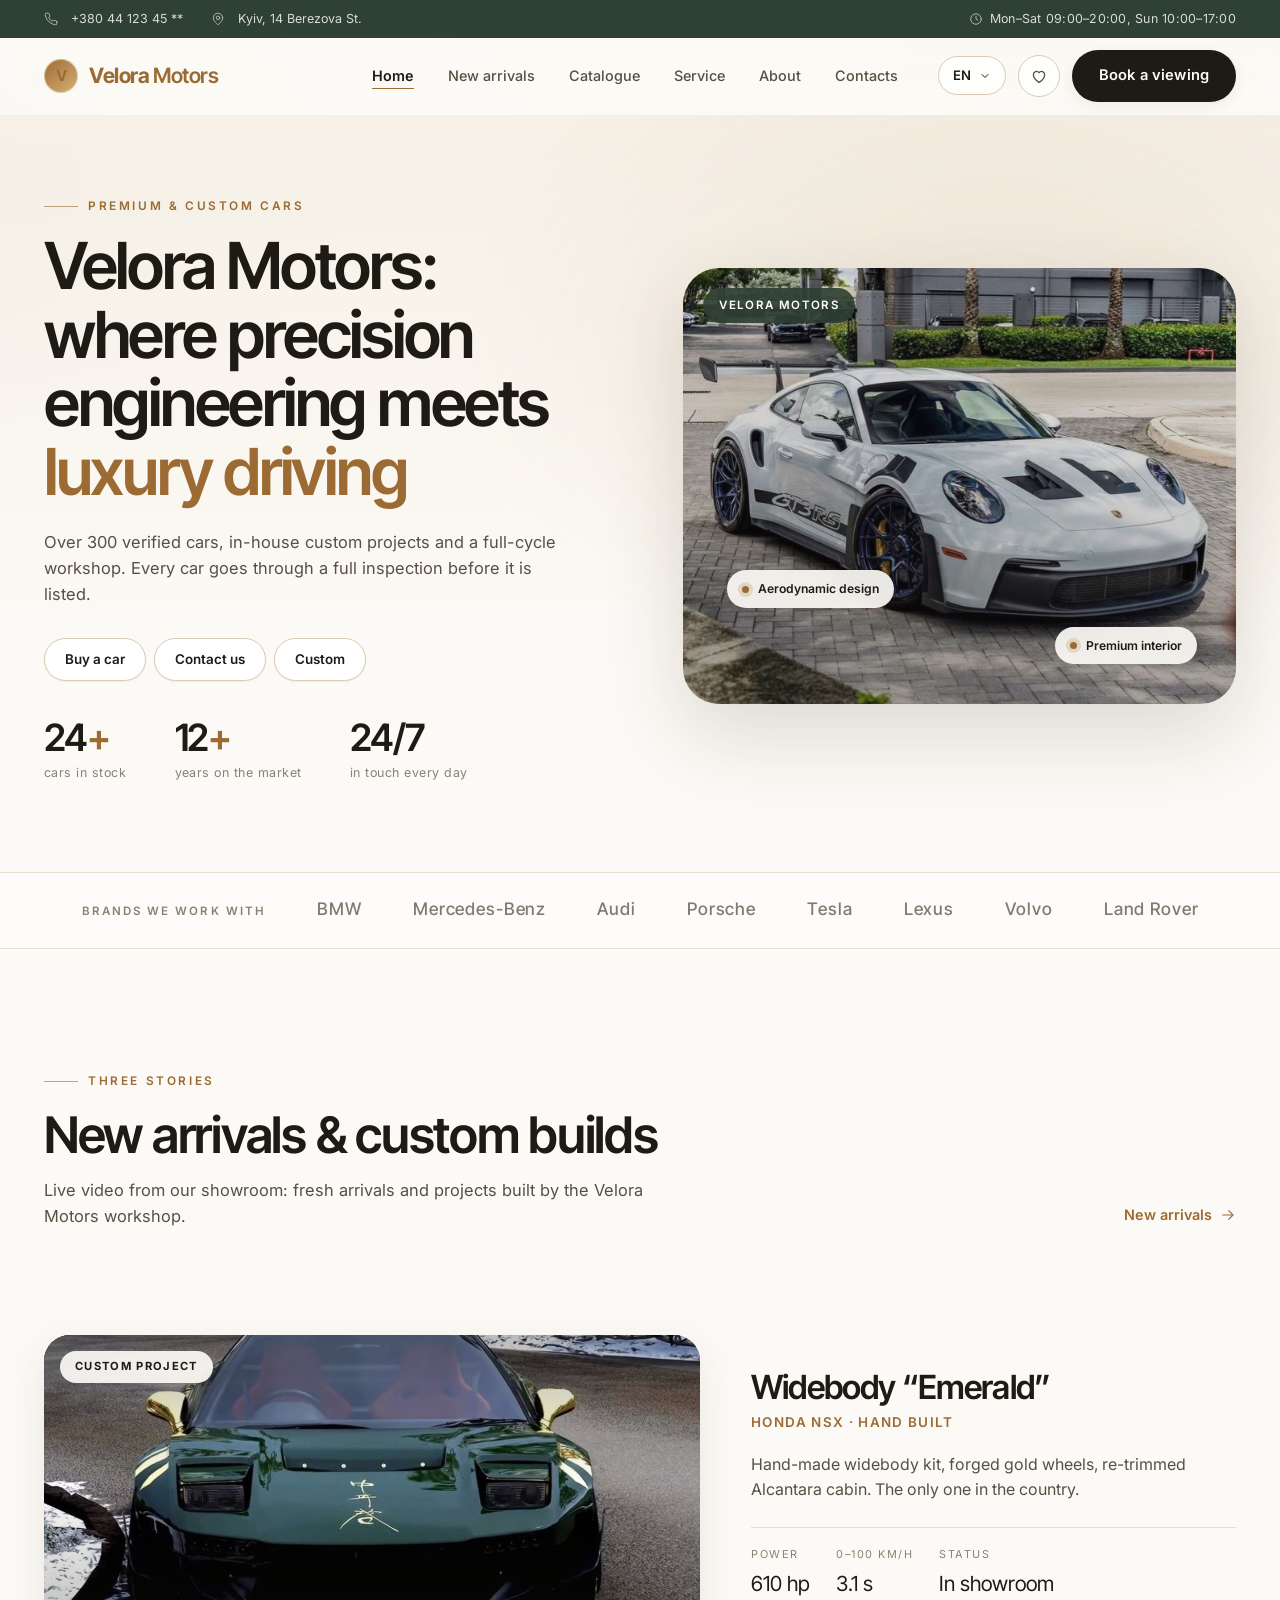
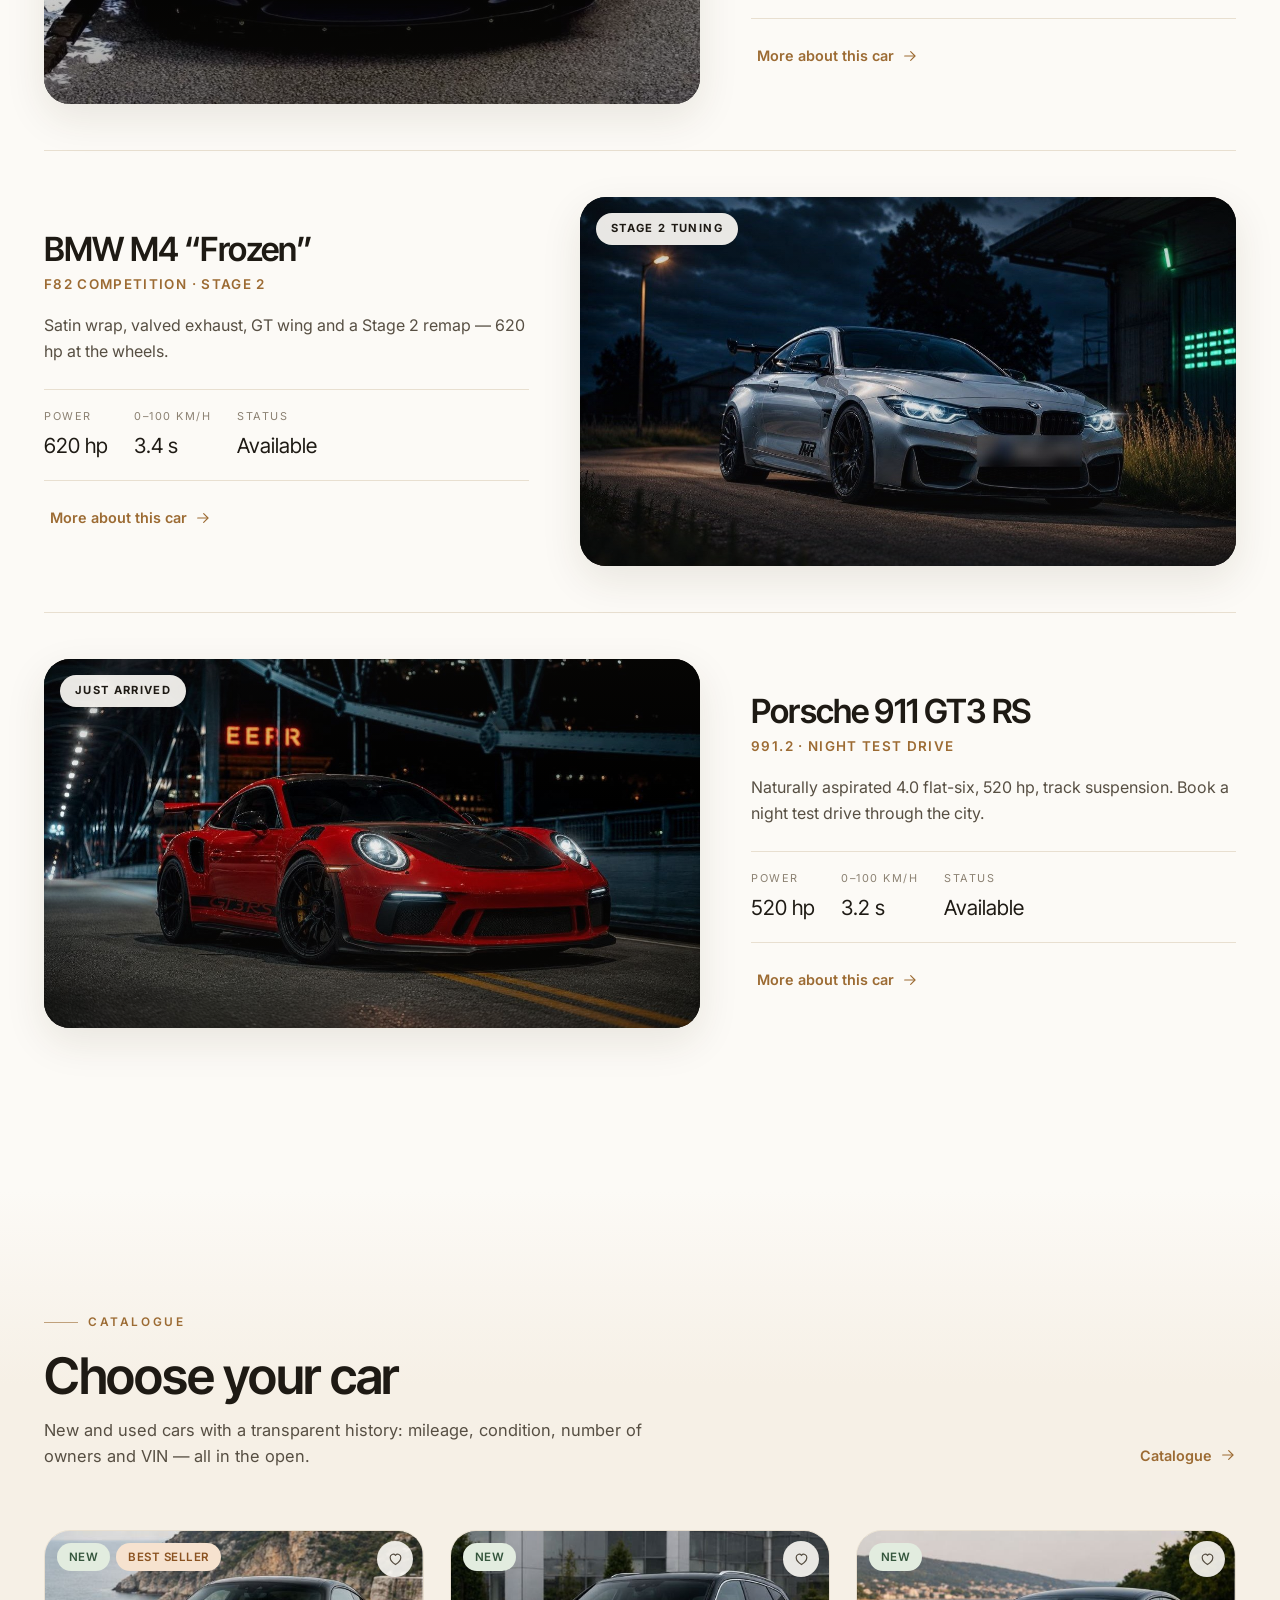
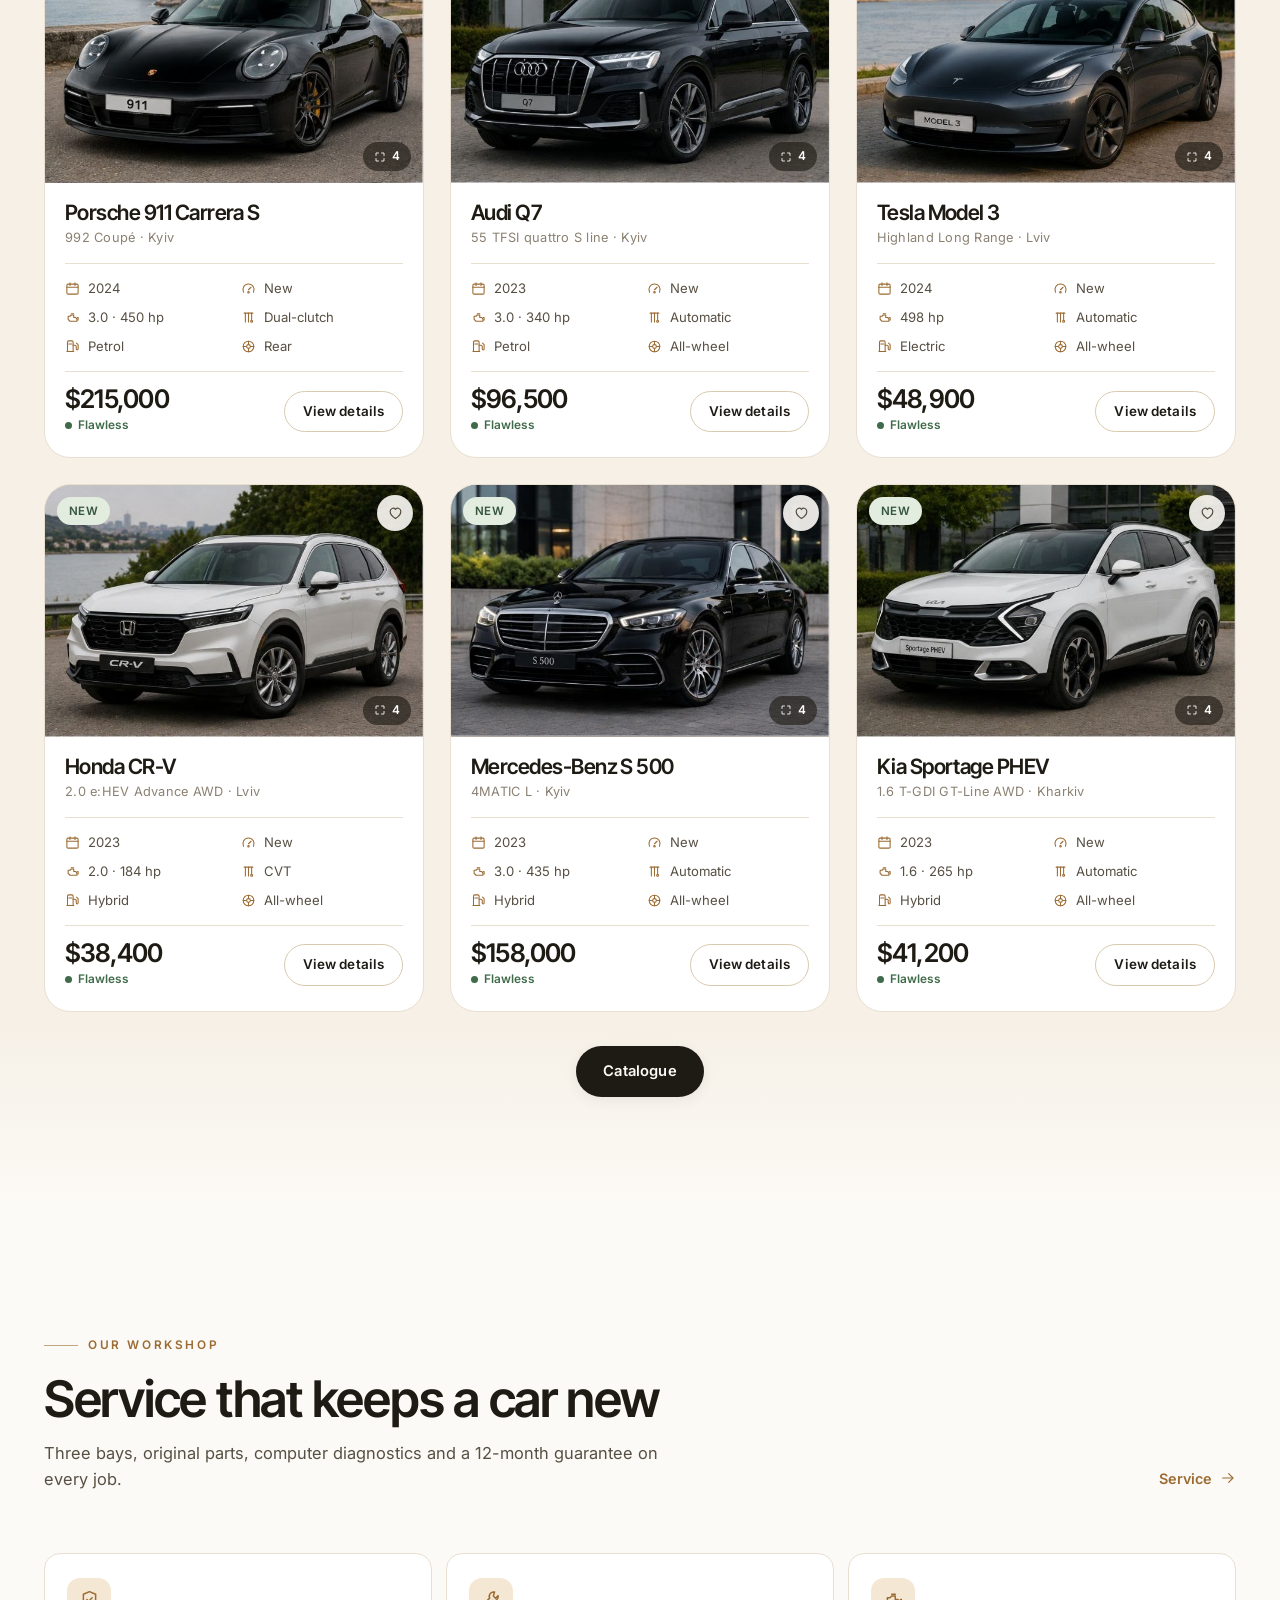
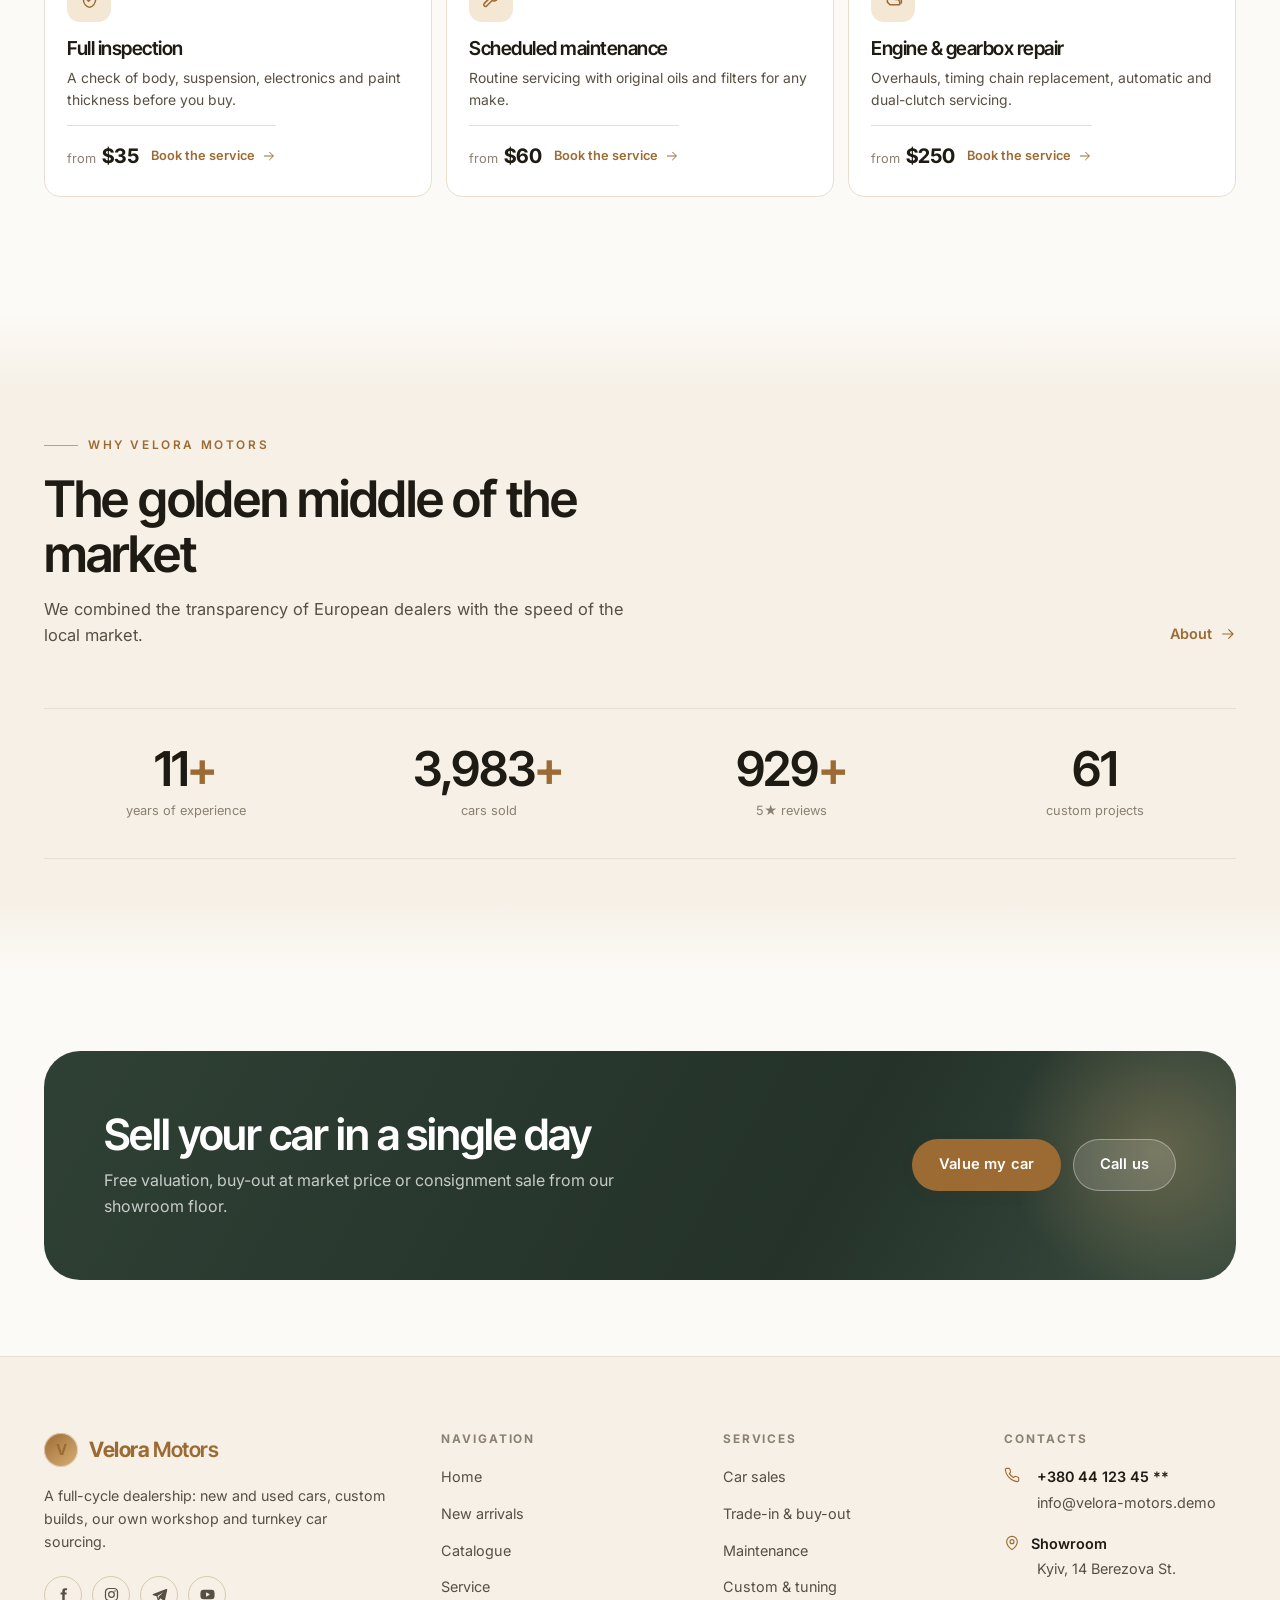
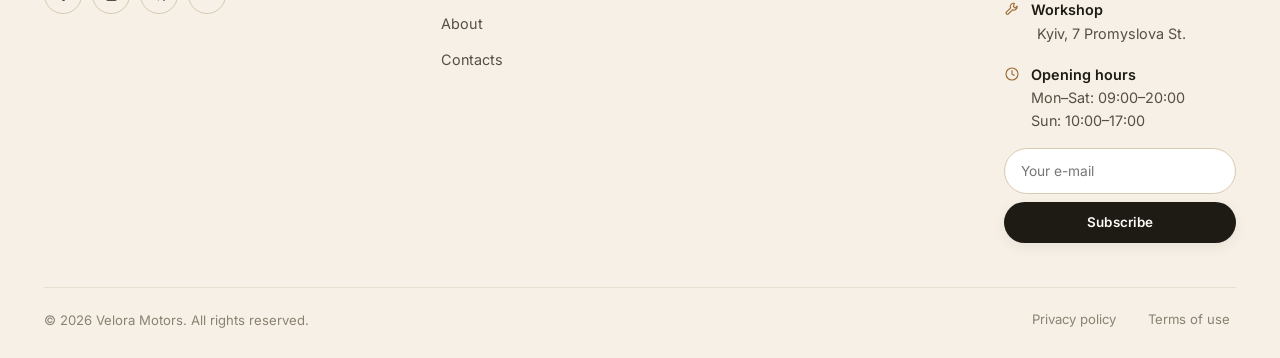
==== commit 2a0ed1a3: "Масштабування сайту під великі монітори (2K/4K) Co-Authored-By: Claude Opus 5.5 <noreply@anthropic.c" ====
--- a/index.html
+++ b/index.html
@@ -11,9 +11,9 @@
 <link rel="preconnect" href="https://fonts.googleapis.com">
 <link rel="preconnect" href="https://fonts.gstatic.com" crossorigin>
 <link href="https://fonts.googleapis.com/css2?family=Inter+Tight:wght@400;500;600;700&family=Inter:wght@400;500;600;700&display=swap" rel="stylesheet">
-<link rel="preload" as="image" href="assets/img/hero-911.jpg?v=30" fetchpriority="high">
-<link rel="stylesheet" href="assets/css/style.css?v=30">
-<link rel="stylesheet" href="assets/css/mobile.css?v=30">
+<link rel="preload" as="image" href="assets/img/hero-911.jpg?v=31" fetchpriority="high">
+<link rel="stylesheet" href="assets/css/style.css?v=31">
+<link rel="stylesheet" href="assets/css/mobile.css?v=31">
 </head>
 <body>
 
@@ -57,7 +57,7 @@
       <div class="hero__media">
         <div class="hero__frame">
           <span class="hero__badge">Velora Motors</span>
-          <img src="assets/img/hero-911.jpg?v=30" alt="Porsche 911 GT3 RS" fetchpriority="high" width="1400" height="1102">
+          <img src="assets/img/hero-911.jpg?v=31" alt="Porsche 911 GT3 RS" fetchpriority="high" width="1400" height="1102">
         </div>
         <a class="hero__note hero__note--1" href="showcase.html" data-i18n="hero.tagAero"></a>
         <a class="hero__note hero__note--2" href="catalog.html?brand=Porsche" data-i18n="hero.tagInterior"></a>
@@ -186,14 +186,14 @@
   </section>
 </main>
 
-<script src="assets/js/i18n.js?v=30"></script>
-<script src="assets/js/supabase.js?v=30"></script>
-<script src="assets/js/media.js?v=30"></script>
-<script src="assets/js/store.js?v=30"></script>
-<script src="assets/js/forms.js?v=30"></script>
-<script src="assets/js/layout.js?v=30"></script>
-<script src="assets/js/cars-ui.js?v=30"></script>
-<script src="assets/js/showcase-data.js?v=30"></script>
-<script src="assets/js/home.js?v=30"></script>
+<script src="assets/js/i18n.js?v=31"></script>
+<script src="assets/js/supabase.js?v=31"></script>
+<script src="assets/js/media.js?v=31"></script>
+<script src="assets/js/store.js?v=31"></script>
+<script src="assets/js/forms.js?v=31"></script>
+<script src="assets/js/layout.js?v=31"></script>
+<script src="assets/js/cars-ui.js?v=31"></script>
+<script src="assets/js/showcase-data.js?v=31"></script>
+<script src="assets/js/home.js?v=31"></script>
 </body>
 </html>
--- a/assets/css/style.css
+++ b/assets/css/style.css
@@ -49,6 +49,7 @@
   --wrap: 1260px;
   --gutter: clamp(18px, 4vw, 44px);
   --header-h: 76px;
+  --zoom: 1; /* дзеркалить zoom великих моніторів, щоб vh/vw не роздувались */
 
   --display: 'Inter Tight', 'Inter', 'Segoe UI', system-ui, -apple-system, sans-serif;
   --sans: 'Inter', 'Segoe UI', system-ui, -apple-system, sans-serif;
@@ -1697,8 +1698,8 @@
   background: var(--paper);
   border-radius: var(--r-lg);
   width: min(1000px, 100%);
-  max-height: min(90vh, 900px);
-  max-height: min(90dvh, 900px);
+  max-height: min(90vh / var(--zoom), 900px);
+  max-height: min(90dvh / var(--zoom), 900px);
   overflow-y: auto;
   overscroll-behavior: contain;
   box-shadow: var(--shadow-lg);
@@ -1726,7 +1727,7 @@
 .modal__close svg { width: 17px; height: 17px; }
 
 .modal--video .modal__box { background: #14120e; width: min(880px, 100%); }
-.modal--video video { width: 100%; max-height: 82vh; background: #000; }
+.modal--video video { width: 100%; max-height: calc(82vh / var(--zoom)); background: #000; }
 
 .detail__media { position: relative; aspect-ratio: 16 / 9; overflow: hidden; }
 .detail__media img { width: 100%; height: 100%; object-fit: cover; }
@@ -1834,7 +1835,7 @@
   font-size: .88rem;
   box-shadow: var(--shadow-lg);
   transition: transform .35s var(--ease), opacity .3s var(--ease), visibility .35s;
-  max-width: calc(100vw - 40px);
+  max-width: calc(100vw / var(--zoom) - 40px);
   text-align: center;
   pointer-events: none;
 }
@@ -2566,7 +2567,7 @@
 .booking--modal {
   margin: 0;
   box-shadow: var(--shadow-lg);
-  max-height: min(88vh, 760px);
+  max-height: min(88vh / var(--zoom), 760px);
   overflow-y: auto;
   scrollbar-width: thin;
   scrollbar-color: rgba(255, 255, 255, .3) transparent;
@@ -3132,3 +3133,15 @@
   .clipinfo__media::before { display: none; }
   .clipinfo__media img { position: relative; height: auto; }
 }
+
+/* --------------------------------------------------------------------------
+   Великі монітори (1680px+, 2K, 4K): макет розрахований на ~1440px і всі
+   розміри в px, тож без цього сайт стискається в дрібну колонку по центру.
+   zoom пропорційно збільшує весь сайт; медіазапити від нього не залежать.
+   -------------------------------------------------------------------------- */
+@media (min-width: 1680px) { :root { zoom: 1.1; --zoom: 1.1; } }
+@media (min-width: 1900px) { :root { zoom: 1.25; --zoom: 1.25; } }
+@media (min-width: 2200px) { :root { zoom: 1.4; --zoom: 1.4; } }
+@media (min-width: 2500px) { :root { zoom: 1.6; --zoom: 1.6; } }
+@media (min-width: 3000px) { :root { zoom: 1.9; --zoom: 1.9; } }
+@media (min-width: 3600px) { :root { zoom: 2.3; --zoom: 2.3; } }
